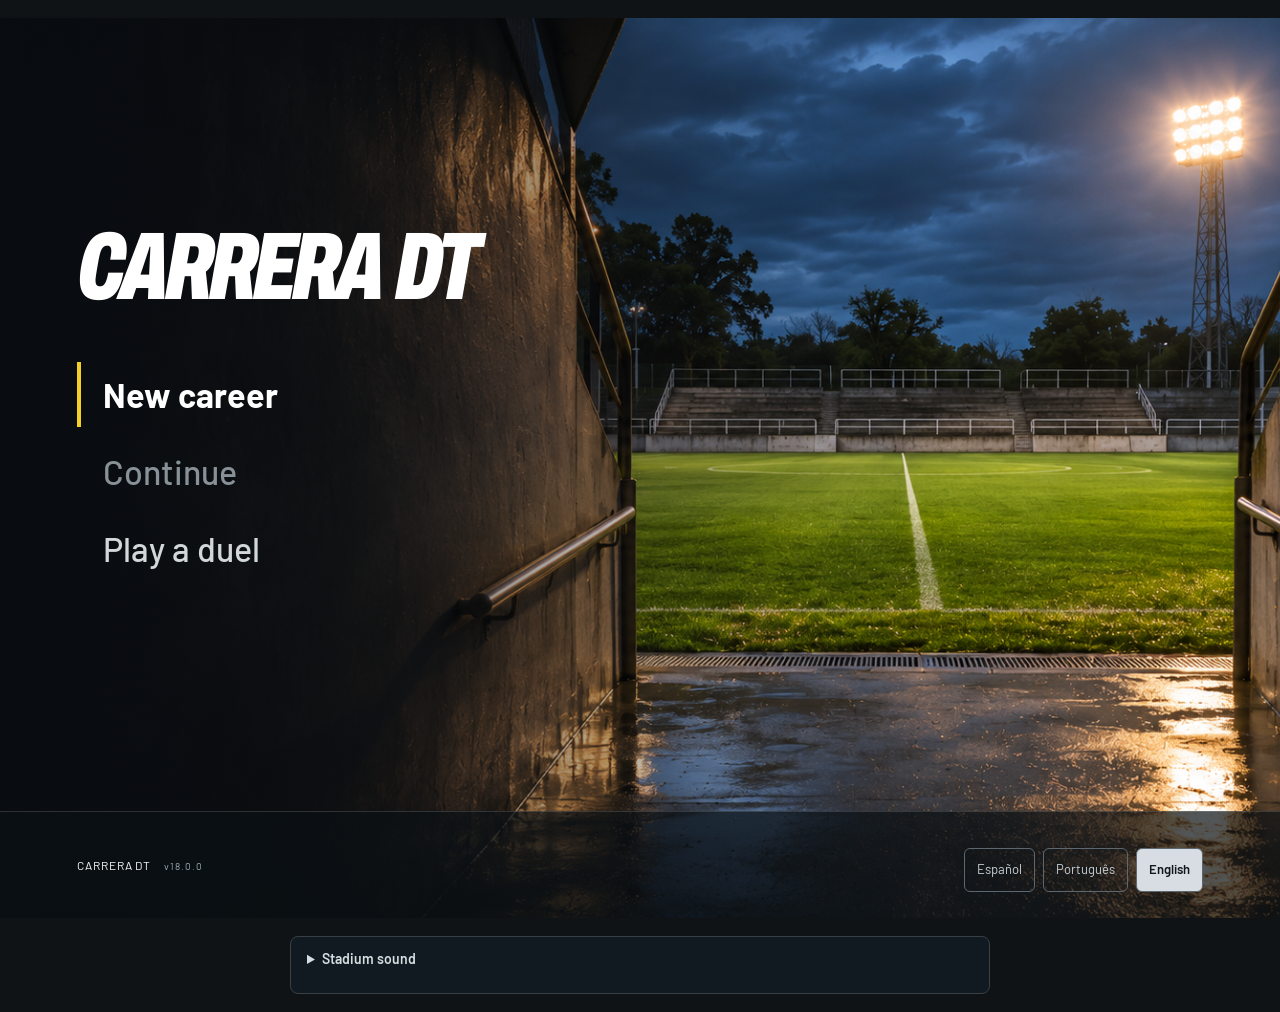
==== index.html @ 648ab297 "v18: generador de presión, problemas más seguidos y un solo selector de ritmo - Presión: cómo sale e" ====
<!DOCTYPE html>
<html lang="es">
<head>
<meta charset="utf-8">
<meta name="viewport" content="width=device-width, initial-scale=1, viewport-fit=cover">
<meta name="theme-color" content="#101316">
<meta name="apple-mobile-web-app-capable" content="yes">
<meta name="mobile-web-app-capable" content="yes">
<meta name="apple-mobile-web-app-status-bar-style" content="black-translucent">
<meta name="apple-mobile-web-app-title" content="Carrera DT">
<link rel="manifest" href="manifest.webmanifest">
<link rel="apple-touch-icon" href="icons/icono-180.png">
<link rel="icon" type="image/png" href="icons/icono-192.png">
<title>Carrera de DT</title>
<link rel="preconnect" href="https://fonts.googleapis.com">
<link rel="preconnect" href="https://fonts.gstatic.com" crossorigin>
<link href="https://fonts.googleapis.com/css2?family=Archivo:wdth,wght@62..125,600..900&family=Barlow+Condensed:wght@600;700&family=Barlow:wght@400;500;600;700&display=swap" rel="stylesheet">

  <link rel="stylesheet" href="css/estilos.css?v=18.0.0">
  <link rel="stylesheet" href="css/direccion.css?v=18.0.0">
  <link rel="stylesheet" href="css/interiores.css?v=18.0.0">
  <link rel="stylesheet" href="css/cine.css?v=18.0.0">
  <link rel="stylesheet" href="css/v14.css?v=18.0.0">
  <link rel="stylesheet" href="css/edicion.css?v=18.0.0">
  <link rel="stylesheet" href="css/atmosfera.css?v=18.0.0">
  <link rel="stylesheet" href="css/v16.css?v=18.0.0">
</head>
<body>
<div id="app">
  <header id="cab" hidden></header>
  <main>
    <section id="s-portada" class="on"></section>
    <section id="s-duelo"></section>
    <section id="s-identidad"></section>
    <section id="s-idea"></section>
    <section id="s-ofertas"></section>
    <section id="s-plantel"></section>
    <section id="s-mercado"></section>
    <section id="s-persuasion"></section>
    <section id="s-ruleta"></section>
    <section id="s-decision"></section>
    <section id="s-planteo"></section>
    <section id="s-temporada"></section>
    <section id="s-partido"></section>
    <section id="s-resolucion"></section>
    <section id="s-club"></section>
    <section id="s-final"></section>
    <section id="s-prensa"></section>
    <section id="s-banco"></section>
  </main>
</div>
  <script src="js/tactica.js?v=18.0.0"></script>
  <script src="js/decisiones.js?v=18.0.0"></script>
  <script src="js/datos.js?v=18.0.0"></script>
  <script src="js/planteles.js?v=18.0.0"></script>
  <script src="js/i18n/core.js?v=18.0.0"></script>
  <script src="js/i18n/textos.js?v=18.0.0"></script>
  <script src="js/i18n/datos-i18n.js?v=18.0.0"></script>
  <script src="js/i18n/pool-pt.js?v=18.0.0"></script>
  <script src="js/i18n/pool-en.js?v=18.0.0"></script>
  <script src="js/i18n/pool-extra.js?v=18.0.0"></script>
  <script src="js/i18n/aplicar.js?v=18.0.0"></script>
  <script src="js/nucleo.js?v=18.0.0"></script>
  <script src="js/cancha.js?v=18.0.0"></script>
  <script src="js/ui.js?v=18.0.0"></script>
  <script src="js/club.js?v=18.0.0"></script>
  <script src="js/momentos.js?v=18.0.0"></script>
  <script src="js/zonas.js?v=18.0.0"></script>
  <script src="js/temporada.js?v=18.0.0"></script>
  <script src="js/seleccion.js?v=18.0.0"></script>
  <script src="js/idea.js?v=18.0.0"></script>
  <script src="js/vivo.js?v=18.0.0"></script>
  <script src="js/vestuario.js?v=18.0.0"></script>
  <script src="js/juego.js?v=18.0.0"></script>
  <script src="js/ciclo.js?v=18.0.0"></script>
  <script src="js/comunicacion.js?v=18.0.0"></script>
  <script src="js/direccion.js?v=18.0.0"></script>
  <script src="js/interiores.js?v=18.0.0"></script>
  <script src="js/cine.js?v=18.0.0"></script>
  <script src="js/recorrido.js?v=18.0.0"></script>
  <script src="js/charlas.js?v=18.0.0"></script>
  <script src="js/oficio.js?v=18.0.0"></script>
  <script src="js/ajustes.js?v=18.0.0"></script>
  <script src="js/v14.js?v=18.0.0"></script>
  <script src="js/v14b.js?v=18.0.0"></script>
  <script src="js/edicion.js?v=18.0.0"></script>
  <script src="js/atmosfera.js?v=18.0.0"></script>
  <script src="js/sonido.js?v=18.0.0"></script>
  <script src="js/v16.js?v=18.0.0"></script>
  <script src="js/v17.js?v=18.0.0"></script>
  <script src="js/v18.js?v=18.0.0"></script>
  <script>setIdioma(idiomaGuardado());portada();</script>
  <script>if('serviceWorker' in navigator) addEventListener('load',()=>navigator.serviceWorker.register('sw.js', {updateViaCache:'none'}).catch(()=>{}));</script>
</body>
</html>
---- css/estilos.css ----
:root{
  --fondo:#070D0A; --panel:#0C1611; --panel2:#132219; --borde:#22332A;
  --texto:#EEF2EC; --tenue:#8FA396;
  --verde:#A6F03C; --verde-osc:#5E9A1E; --cesped:#11281B; --cesped2:#0D1F15;
  --rojo:#F05A4A; --ambar:#F2B33D; --azul:#6FA8DC;
  --disp:"Archivo","Barlow Condensed",sans-serif;
  --cond:"Barlow Condensed",sans-serif;
}
*{box-sizing:border-box;margin:0;padding:0}
body{
  background:var(--fondo);color:var(--texto);
  font-family:"Barlow",system-ui,sans-serif;font-size:15px;line-height:1.5;
  display:flex;justify-content:center;
}
#app{width:100%;max-width:760px;min-height:100vh;background:var(--fondo);padding-bottom:calc(70px + env(safe-area-inset-bottom));padding-left:env(safe-area-inset-left);padding-right:env(safe-area-inset-right)}
html,body{background:var(--fondo)}
body{-webkit-tap-highlight-color:transparent;overscroll-behavior-y:none}
.disp{font-family:var(--disp);font-weight:900;font-stretch:62%;line-height:.95}

header{background:var(--panel);border-bottom:1px solid var(--borde);padding:calc(12px + env(safe-area-inset-top)) 18px 12px;position:sticky;top:0;z-index:10}
.hrow{display:flex;align-items:center;gap:12px}
.hrow .escudo{flex:0 0 auto}
.hinfo b{font-family:var(--disp);font-weight:900;font-stretch:62%;font-size:22px;display:block;line-height:1}
.hinfo span{font-size:12px;color:var(--tenue)}
.hstats{display:flex;gap:10px;margin-top:8px}
.hstat{flex:1;min-width:0}
.hstat b{font-family:var(--disp);font-weight:900;font-stretch:62%;font-size:19px;display:block;line-height:1}
.hstat span{font-size:10px;color:var(--tenue);letter-spacing:.02em;display:block}
.hbar{height:4px;background:#050A07;border-radius:2px;overflow:hidden;margin-top:3px}
.hbar i{display:block;height:100%;transition:width .4s}

main{padding:18px}
section{display:none}section.on{display:block}
h2.disp{font-size:40px;margin-bottom:6px;text-transform:uppercase;letter-spacing:-.005em}
h3.disp{font-size:20px;margin:22px 0 8px;color:var(--texto);text-transform:uppercase;letter-spacing:.01em}
p{margin-bottom:10px;max-width:60ch}
.mini{font-size:13px;color:var(--tenue)}

.btn{font:900 17px var(--disp);font-stretch:62%;text-transform:uppercase;letter-spacing:.03em;background:var(--verde);color:#0A1A0C;border:0;padding:14px 24px;border-radius:8px;cursor:pointer;box-shadow:0 4px 0 var(--verde-osc)}
.btn:active{transform:translateY(2px);box-shadow:0 2px 0 var(--verde-osc)}
.btn:hover{filter:brightness(1.12)}
.btn:focus-visible{outline:3px solid var(--ambar);outline-offset:2px}
.btn[disabled]{opacity:.35;cursor:not-allowed}
.btn.sec{background:transparent;color:var(--texto);border:1.5px solid #3A5143;box-shadow:none}
.btn.sec:hover{background:var(--panel2);filter:none}
.acciones{margin-top:18px;display:flex;gap:10px;flex-wrap:wrap}

.card{background:var(--panel);border:1.5px solid var(--borde);border-radius:4px;padding:14px;margin-bottom:10px;
  width:100%;text-align:left;color:var(--texto);font:inherit;cursor:pointer;display:block}
.card:hover,.card:focus-visible{border-color:var(--verde);outline:none}
.card.sel{border-color:var(--verde);background:var(--panel2);box-shadow:inset 3px 0 0 var(--verde)}
.card b{font-family:var(--disp);font-weight:900;font-stretch:62%;font-size:21px;display:block;line-height:1.05}
.card .sub{font-size:13px;color:var(--tenue);margin-top:3px}
.card .efecto{font-size:13px;color:var(--verde);margin-top:6px}
.card .costo{font-size:13px;color:var(--rojo);margin-top:2px}

/* escudos */
.escudo{display:inline-block;vertical-align:middle}

/* canchita */
.cancha{width:100%;border-radius:5px;display:block;background:var(--cesped)}
.pos-chip{font-family:var(--disp);font-weight:900;font-stretch:62%}

/* barras de atributo */
.attrs{display:grid;grid-template-columns:1fr 1fr;gap:8px 16px;margin:12px 0}
.attr{font-size:13px}
.attr .l{display:flex;justify-content:space-between}
.attr .l b{font-family:var(--disp);font-weight:900;font-stretch:62%;font-size:17px}
.attr .bar{height:6px;background:#050A07;border-radius:6px;overflow:hidden;margin-top:3px}
.attr .bar i{display:block;height:100%;background:var(--verde);transition:width .4s}
.attr .bar i.baja{background:var(--rojo)}
.attr .delta{color:var(--verde);font-weight:600}
.attr .delta.n{color:var(--rojo)}

/* comparativa por zonas */
.zonas{display:grid;grid-template-columns:1fr auto 1fr;gap:6px 12px;align-items:center;
  background:var(--panel);border:1px solid var(--borde);border-radius:4px;padding:12px;margin:12px 0}
.zonas .z{font-family:var(--disp);font-weight:900;font-stretch:62%;font-size:24px;text-align:center}
.zonas .lbl{font-size:12px;color:var(--tenue);text-align:center}
.zonas .gana{color:var(--verde)}
.comparar{display:grid;grid-template-columns:1fr 1fr;gap:14px}
.comparar .attrs{grid-template-columns:1fr}
.lbl-eq{font-size:12px;color:var(--tenue);font-weight:600;margin-bottom:2px}
@media(max-width:520px){.comparar{grid-template-columns:1fr}}
.zonas .pierde{color:var(--rojo)}

/* mercado */
.grid3{display:grid;grid-template-columns:repeat(auto-fit,minmax(180px,1fr));gap:10px}
.jug{background:var(--panel);border:1.5px solid var(--borde);border-radius:4px;padding:12px;position:relative;
  cursor:pointer;text-align:left;color:var(--texto);font:inherit}
.jug:hover:not([disabled]){border-color:var(--verde)}
.jug[disabled]{opacity:.4;cursor:not-allowed}
.jug .rt{font-family:var(--disp);font-weight:900;font-stretch:62%;font-size:32px;line-height:1;color:var(--verde)}
.jug .nm{font-weight:600;font-size:15px;margin:2px 0}
.jug .ps{font-size:12px;color:var(--tenue)}
.jug .imp{font-size:13px;margin-top:6px;padding-top:6px;border-top:1px solid var(--borde)}
.jug .sello{position:absolute;inset:0;display:flex;align-items:center;justify-content:center;border-radius:4px;
  background:rgba(20,28,25,.86);font-family:var(--disp);font-weight:900;font-stretch:62%;font-size:17px;color:var(--rojo)}
.reloj{height:6px;background:#050A07;border-radius:6px;overflow:hidden;margin:8px 0}
.reloj i{display:block;height:100%;background:var(--ambar);width:100%}

/* ruleta */
.ruleta-wrap{display:flex;flex-direction:column;align-items:center;gap:12px;margin:16px 0}
#ruleta{transition:transform 4.2s cubic-bezier(.17,.67,.2,1)}
.fichas{display:grid;grid-template-columns:repeat(auto-fit,minmax(130px,1fr));gap:8px;width:100%}
.ficha-btn{background:var(--panel);border:1.5px solid var(--borde);border-radius:4px;padding:9px;cursor:pointer;
  color:var(--texto);font:inherit;font-size:13px;text-align:left}
.ficha-btn.on{border-color:var(--ambar);background:var(--panel2)}
.ficha-btn[disabled]{opacity:.4;cursor:not-allowed}
.mini-btn{background:transparent;border:1px solid var(--borde);color:var(--tenue);
  font:inherit;font-size:11px;padding:3px 7px;border-radius:6px;cursor:pointer;white-space:nowrap}
.mini-btn:hover{border-color:var(--verde);color:var(--texto)}

/* situacion */
.ficha-sit{background:var(--panel);border-left:4px solid var(--azul);border-radius:0 4px 4px 0;padding:14px 16px;margin-bottom:14px}
.ficha-sit .cat{font-size:12px;color:var(--azul);font-weight:600;margin-bottom:5px}
.ficha-sit p{font-size:16px;margin:0;max-width:none}
.deltas{display:flex;gap:12px;flex-wrap:wrap;margin:10px 0}
.d{font-size:13px;font-weight:600}.d.p{color:var(--verde)}.d.n{color:var(--rojo)}.d.z{color:var(--tenue)}

/* resultado */
.resultado{text-align:center;padding:22px;border-radius:5px;background:var(--panel);border:2px solid var(--borde);margin:16px 0}
.resultado.bien{border-color:var(--verde)}
.resultado.mal{border-color:var(--rojo)}
.resultado b{font-family:var(--disp);font-weight:900;font-stretch:62%;font-size:38px;display:block;line-height:1}
.resultado .marc{font-family:var(--disp);font-weight:900;font-stretch:62%;font-size:52px;line-height:1;margin-bottom:6px}
.resultado span{font-size:14px;color:var(--tenue)}
.enfrenta{display:grid;grid-template-columns:1fr auto 1fr;gap:10px;align-items:center;margin-bottom:10px}
.enfrenta .eq{font-size:13px;line-height:1.3}
.enfrenta .eq .sis{color:var(--tenue);font-size:12px}
details{background:var(--panel);border:1px solid var(--borde);border-radius:4px;padding:10px 14px;margin:12px 0}
summary{cursor:pointer;font-weight:600;font-size:14px}
.ln{display:flex;justify-content:space-between;gap:12px;padding:6px 0;border-bottom:1px dotted var(--borde);font-size:14px}
.ln:last-child{border:0}
.ln b{font-family:var(--disp);font-weight:900;font-stretch:62%;font-size:17px}

table{width:100%;border-collapse:collapse;font-size:13px;margin:10px 0}
th{text-align:left;padding:6px 4px;border-bottom:1.5px solid var(--borde);font-size:11px;color:var(--tenue)}
td{padding:6px 4px;border-bottom:1px solid var(--borde)}

input[type=text]{font:inherit;font-size:16px;padding:11px 13px;background:var(--panel);border:1.5px solid var(--borde);
  color:var(--texto);border-radius:6px;width:100%;max-width:320px}
input[type=text]:focus-visible{outline:2px solid var(--ambar);outline-offset:1px}
label{display:block;font-size:13px;color:var(--tenue);margin-bottom:5px;font-weight:600}

.tarjeta{background:linear-gradient(160deg,#0C1611,#070D0A);border:1px solid var(--verde);border-radius:6px;padding:24px;margin:16px 0}
.tarjeta .nota{font-family:var(--disp);font-weight:900;font-stretch:62%;font-size:88px;line-height:.8;color:var(--verde)}
.tarjeta .apodo{font-family:var(--disp);font-weight:900;font-stretch:62%;font-size:34px;line-height:1;margin:8px 0 2px}
.fila{display:flex;justify-content:space-between;font-size:14px;padding:3px 0}
.tarjeta hr{border:0;border-top:1px solid var(--borde);margin:14px 0}
.tabla-pos td{vertical-align:middle}
.tabla-pos tr.yo{background:rgba(166,240,60,.14)}
.leyenda{display:flex;gap:18px;flex-wrap:wrap;font-size:12px;color:var(--tenue);margin-top:6px}
.leyenda .pt{display:inline-block;width:12px;height:12px;border-radius:50%;margin-right:6px;vertical-align:-1px}
.leyenda .pt.pro{background:var(--verde);border:2px solid #4C7A16}
.leyenda .pt.riv{background:var(--panel);border:2px solid var(--rojo)}
.tabla-pos tr.yo td{font-weight:600;color:var(--verde)}

@media(max-width:520px){
  h2.disp{font-size:34px}
  .attrs{grid-template-columns:1fr}
  .hstats{gap:10px}
}
@media(prefers-reduced-motion:reduce){*{transition:none!important;animation:none!important}}

.panel-plantel{background:var(--panel);border:1px solid var(--borde);border-radius:4px;
  padding:10px 14px;margin:12px 0}
.panel-plantel summary{cursor:pointer;font-weight:600;font-size:14px;color:var(--verde)}
.panel-plantel .pp-cuerpo{margin-top:10px}
.panel-plantel table{font-size:13px}

.recorrido{margin:10px 0}
.recorrido-svg{width:100%;height:auto;display:block}
.etiqueta-nueva{border:1.5px solid var(--ambar);border-radius:4px;padding:12px 14px;margin:12px 0;
  background:rgba(224,169,59,.08)}
.etiqueta-nueva b{font-family:var(--disp);font-weight:900;font-stretch:62%;font-size:19px;
  color:var(--ambar);display:block}
.etiqueta-nueva div{font-size:13px;color:var(--tenue);margin-top:3px}
.hetiq{font-size:11px;color:var(--ambar);font-weight:600}

.moraleja{border:1px solid var(--borde);border-left:4px solid var(--ambar);border-radius:0 4px 4px 0;
  padding:14px 16px;margin:14px 0;background:var(--panel)}
.moraleja .titular{font-family:var(--disp);font-weight:900;font-stretch:62%;font-size:21px;
  line-height:1.1;color:var(--texto)}
.moraleja .verdad{font-size:14px;color:var(--tenue);margin-top:8px}
.moraleja .verdad b{color:var(--ambar)}
.moraleja .cierre{font-size:13px;color:var(--tenue);margin-top:8px;font-style:italic;
  border-top:1px dotted var(--borde);padding-top:8px}

.plantel-grid{display:grid;grid-template-columns:1.4fr 1fr;gap:14px;align-items:start;margin:12px 0}
.banco{max-height:460px;overflow-y:auto;padding-right:4px}
.sup{display:grid;grid-template-columns:auto 1fr;gap:2px 10px;width:100%;text-align:left;
  background:var(--panel);border:1.5px solid var(--borde);border-radius:4px;padding:8px 10px;
  margin-bottom:6px;cursor:pointer;color:var(--texto);font:inherit}
.sup:hover{border-color:var(--verde)}
.sup.sel{border-color:var(--ambar);background:var(--panel2);box-shadow:inset 3px 0 0 var(--ambar)}
.sup-rt{grid-row:1/3;align-self:center;font-family:var(--disp);font-weight:900;font-stretch:62%;font-size:24px;color:var(--verde);line-height:1}
.sup-nom{font-size:13px;font-weight:600}
.sup-pos{font-size:11px;color:var(--tenue)}
@media(max-width:620px){.plantel-grid{grid-template-columns:1fr}.banco{max-height:none}}

.record-roto td{color:var(--ambar)}
.record-roto{background:rgba(224,169,59,.08)}

.codigo-caja{display:flex;gap:8px;flex-wrap:wrap;align-items:center;margin:8px 0}
.codigo-caja input{font-family:var(--disp);font-stretch:62%;font-size:26px;font-weight:800;
  letter-spacing:.18em;text-align:center;max-width:220px;color:var(--verde)}
.codigo-txt{font-family:var(--disp);font-weight:900;font-stretch:62%;
  letter-spacing:.12em;color:var(--verde)}

.codigo{font-family:"IBM Plex Mono",monospace;letter-spacing:.1em;color:var(--ambar);font-weight:500}

.tabla-duelo td,.tabla-duelo th{font-size:14px}
.tabla-duelo .centro{text-align:center;color:var(--tenue);font-size:12px}
.tabla-duelo th{font-family:var(--disp);font-weight:900;font-stretch:62%;font-size:17px;color:var(--texto)}
.gana-duelo{color:var(--verde);font-weight:600}

.tablero{background:var(--panel);border:1px solid var(--borde);border-radius:4px;padding:10px 14px;margin:10px 0}
.tablero summary{cursor:pointer;font-weight:600;font-size:14px;color:var(--ambar)}
.tab-cuerpo{margin-top:10px}
.tab-grid{display:grid;grid-template-columns:repeat(auto-fit,minmax(120px,1fr));gap:10px;margin-bottom:10px}
.tab-grid span{display:block;font-size:11px;color:var(--tenue)}
.tab-grid b{font-family:var(--disp);font-weight:900;font-stretch:62%;font-size:19px;line-height:1.1}
.tab-alertas{display:flex;flex-direction:column;gap:5px;margin-top:8px}
.alerta{font-size:13px;padding:6px 10px;border-radius:6px;background:rgba(224,169,59,.1);
  border-left:3px solid var(--ambar)}
.alerta.mal{background:rgba(217,84,63,.12);border-left-color:var(--rojo)}
.alerta.ok{background:rgba(166,240,60,.1);border-left-color:var(--verde)}

.idiomas{display:flex;gap:8px;flex-wrap:wrap;margin:14px 0 4px}
.lang{background:var(--panel);border:1.5px solid var(--borde);border-radius:6px;padding:7px 12px;
  color:var(--tenue);font:inherit;font-size:13px;cursor:pointer}
.lang:hover{border-color:var(--verde);color:var(--texto)}
.lang.on{border-color:var(--verde);color:var(--verde);font-weight:600}

/* =====================================================
   v6 — tema del club, identidad, idea, ofertas, momentos,
   ruleta de fichas, temporada minuto a minuto, reporte
   ===================================================== */
header{background:linear-gradient(90deg,var(--clubfondo,transparent),var(--clubfondo2,transparent)),var(--panel);
  border-top:4px solid var(--club1,var(--borde));box-shadow:inset 0 -2px 0 var(--club2,transparent)}
#app{background:radial-gradient(ellipse 120% 380px at 50% 0,var(--clubfondo2,transparent),transparent 70%),var(--fondo)}
.sel{font:inherit;font-size:15px;padding:11px;background:var(--panel);border:1.5px solid var(--borde);color:var(--texto);border-radius:6px;width:100%;max-width:320px}

/* quién sos */
.fila-id{display:grid;grid-template-columns:1fr 1fr;gap:14px;margin:12px 0}
@media(max-width:560px){.fila-id{grid-template-columns:1fr}}
.arq-tiles{display:grid;grid-template-columns:repeat(3,1fr);gap:8px}
.arq{background:var(--panel);border:1.5px solid var(--borde);border-radius:6px;padding:12px 10px;color:var(--texto);font:inherit;cursor:pointer;text-align:center;display:flex;flex-direction:column;gap:3px;align-items:center}
.arq:hover{border-color:var(--verde)}
.arq.sel{border-color:var(--verde);background:var(--panel2);box-shadow:inset 0 -3px 0 var(--verde)}
.arq-ico{font-size:26px;line-height:1}
.arq b{font-family:var(--disp);font-weight:900;font-stretch:62%;font-size:19px}
.arq span:last-child{font-size:12px;color:var(--tenue);line-height:1.3}
@media(max-width:480px){.arq-tiles{grid-template-columns:1fr}.arq{flex-direction:row;text-align:left;gap:10px}}
.mini-det{margin:8px 0;padding:8px 12px;font-size:13px}
.mini-det .efecto{color:var(--verde);margin-top:6px}.mini-det .costo{color:var(--rojo)}
.seg{display:grid;grid-template-columns:repeat(3,1fr);border:1.5px solid var(--borde);border-radius:6px;overflow:hidden}
.seg button{background:var(--panel);border:0;border-right:1px solid var(--borde);color:var(--texto);font:inherit;padding:10px;cursor:pointer;display:flex;flex-direction:column;align-items:center}
.seg button:last-child{border-right:0}
.seg button b{font-family:var(--disp);font-weight:900;font-stretch:62%;font-size:18px}
.seg button span{font-size:11px;color:var(--tenue)}
.seg button.on{background:var(--verde);color:#0A1A0C}.seg button.on span{color:#0A1A0C}

/* idea de juego */
.lbl-sel{font:700 12px var(--cond);letter-spacing:.14em;text-transform:uppercase;color:var(--tenue);margin:14px 0 6px}
.pills{display:flex;flex-wrap:wrap;gap:6px}
.pill{background:transparent;border:1.5px solid var(--borde);border-radius:999px;padding:7px 14px;color:#C9D4CC;font:700 16px var(--cond);letter-spacing:.03em;text-transform:uppercase;cursor:pointer;min-height:38px}
.pill:hover{border-color:var(--verde)}
.pill.on{background:var(--verde);border-color:var(--verde);color:#0A1A0C}
.idea-grid{display:grid;grid-template-columns:1.1fr 1fr;gap:16px;margin-top:14px;align-items:start}
@media(max-width:640px){.idea-grid{grid-template-columns:1fr}}
.tabs{display:flex;gap:0;margin-bottom:6px;background:var(--panel);border:1.5px solid var(--borde);border-radius:8px;padding:3px}
.tabs button{flex:1;background:transparent;border:0;color:var(--tenue);font:700 15px var(--cond);letter-spacing:.08em;text-transform:uppercase;padding:9px;border-radius:6px;cursor:pointer}
.tabs button.on{background:#1C3022;color:var(--verde)}
.mj{transition:transform .7s cubic-bezier(.45,.05,.3,1)}
.encaje{background:var(--panel);border:1px solid var(--borde);border-radius:6px;padding:10px 12px;margin-bottom:8px}
.encaje p{font-size:13px;margin:6px 0 0;color:var(--texto)}
.pips{display:inline-flex;gap:4px;margin-top:6px}
.pips i{width:22px;height:8px;border-radius:2px;background:#050A07;display:block}
.pips i.ok{background:var(--verde)}.pips i.med{background:var(--ambar)}.pips i.mal{background:var(--rojo)}
.gana,.arriesga{border-radius:6px;padding:9px 12px;margin-bottom:8px;font-size:13px}
.gana{background:rgba(166,240,60,.1);border-left:3px solid var(--verde)}
.arriesga{background:rgba(217,84,63,.1);border-left:3px solid var(--rojo)}
.gana b,.arriesga b{display:block;font-size:11px;text-transform:uppercase;letter-spacing:.06em;margin-bottom:3px}
.gana b{color:var(--verde)}.arriesga b{color:var(--rojo)}
.auto-nota{font-size:12.5px;color:var(--tenue);background:var(--panel);border:1px dashed var(--borde);border-radius:6px;padding:9px 12px}
.auto-nota b{display:block;color:var(--ambar);font-size:11px;text-transform:uppercase;letter-spacing:.06em}

/* banner de club y ofertas */
.banner-club{border-radius:8px;overflow:hidden;background:linear-gradient(110deg,color-mix(in srgb,var(--c1) 30%,#070D0A),#0C1611 65%);border:1.5px solid color-mix(in srgb,var(--c1) 45%,#33453D);margin:10px 0}
.bc-franja{height:8px;background:linear-gradient(90deg,var(--c1) 0 50%,var(--c2) 50% 100%)}
.bc-cuerpo{display:flex;gap:14px;align-items:center;padding:12px 14px}
.bc-escudo{flex:0 0 auto;filter:drop-shadow(0 2px 6px rgba(0,0,0,.5))}
.bc-nombre{font-family:var(--disp);font-weight:900;font-stretch:62%;font-size:28px;line-height:1;color:#fff}
.bc-apodo{font-size:12px;color:#C9D6CF;margin-top:2px}
.bc-badges{display:flex;flex-wrap:wrap;gap:6px;align-items:center;margin-top:8px}
.badge{font-size:10.5px;font-weight:700;letter-spacing:.06em;padding:3px 8px;border-radius:6px}
.badge.pro{background:var(--verde);color:#0D1613}
.badge.base{background:#5B9BD5;color:#0D1613}
.badge.div{background:rgba(255,255,255,.1);color:var(--texto);border:1px solid rgba(255,255,255,.2)}
.estrellas{letter-spacing:1px;font-size:15px;color:#43524B}.estrellas .on{color:#F2C94C}
.oferta{display:block;width:100%;background:none;border:0;padding:0;margin:0 0 12px;cursor:pointer;text-align:left;color:inherit;font:inherit;border-radius:8px}
.oferta .banner-club{margin:0;transition:transform .15s,border-color .15s}
.oferta:hover .banner-club,.oferta:focus-visible .banner-club{transform:translateY(-2px);border-color:var(--verde)}
.oferta:focus-visible{outline:3px solid var(--ambar);outline-offset:2px}
.of-pie{display:flex;justify-content:space-between;gap:10px;flex-wrap:wrap;font-size:12.5px;color:var(--tenue);padding:6px 4px 0}
.ficha-club{display:grid;grid-template-columns:repeat(auto-fit,minmax(150px,1fr));gap:10px;margin:10px 0}
.ficha-club span{display:block;font-size:11px;color:var(--tenue)}
.ficha-club b{font-size:14px}
.gloria{display:flex;gap:10px;align-items:flex-start;background:rgba(242,201,76,.08);border:1px solid rgba(242,201,76,.3);border-radius:6px;padding:10px 12px;font-size:14px;margin:8px 0}
.cat{font-size:11px;font-weight:600;letter-spacing:.05em;text-transform:uppercase;color:var(--ambar);margin-bottom:2px}
.deuda{background:rgba(217,84,63,.08);border-left:4px solid var(--rojo);border-radius:0 6px 6px 0;padding:10px 12px;font-size:14px;margin:10px 0}
.deuda .cat{color:#FF8A78}

/* plantel con estados */
.sup{grid-template-columns:auto 1fr}
.sup-est{grid-column:2;display:flex;flex-wrap:wrap;gap:4px;margin-top:2px}
.sup.nodisp{opacity:.55;cursor:not-allowed}
.sup-rt.arriba{color:#7EE0A5}.sup-rt.abajo{color:#F08C7A}
.est{font-size:10.5px;padding:1px 6px;border-radius:6px;font-weight:600}
.est.les{background:rgba(217,84,63,.2);color:#FF8A78}
.est.sus{background:rgba(217,84,63,.2);color:#FF8A78}
.est.fup{background:rgba(166,240,60,.16);color:#7EE0A5}
.est.fdn{background:rgba(217,84,63,.14);color:#F08C7A}
.est.fat{background:rgba(224,169,59,.16);color:var(--ambar)}
em.nuevo{font-style:normal;font-size:10px;font-weight:700;background:var(--ambar);color:#111;padding:1px 5px;border-radius:6px;letter-spacing:.05em}
.mini-bar{display:inline-block;width:18px;height:4px;border-radius:2px;background:linear-gradient(90deg,#A6F03C 40%,#F2B33D 40% 70%,#F05A4A 70%);vertical-align:2px;margin-right:3px}

/* ruleta */
#ruleta{transition:transform 4.2s cubic-bezier(.17,.67,.2,1)}
.fichas-restan{display:flex;gap:6px;align-items:center}
.chip-f{width:18px;height:18px;border-radius:50%;background:radial-gradient(circle,#F2C94C 35%,#C9A227 36% 60%,#F2C94C 61%);box-shadow:0 0 0 2px #070D0A,0 0 0 3px #C9A227}
.chip-f.usada{opacity:.2}
.rul-grid{display:grid;grid-template-columns:1fr 1fr;gap:12px}
@media(max-width:560px){.rul-grid{grid-template-columns:1fr}}
.rul-grid .fichas{grid-template-columns:1fr 1fr}
.ficha-btn .fb-n{font-weight:600}
.ficha-btn .fb-c{font-size:11px;color:#E0C07A}
.ficha-btn .fb-p{font-size:11px;color:var(--tenue)}
.ficha-btn.crack .fb-n{color:var(--ambar)}
.rt-grande{font-family:var(--disp);font-weight:900;font-stretch:62%;font-size:40px;color:var(--verde);line-height:1;margin:4px 0}

/* plan de temporada */
.compes{display:flex;flex-wrap:wrap;gap:8px;margin:8px 0}
.compe{display:flex;gap:10px;align-items:center;background:var(--panel);border:1px solid var(--borde);border-radius:6px;padding:8px 12px;flex:1;min-width:210px}
.compe b{display:block;font-size:14px}.compe span{font-size:12px;color:var(--tenue)}
.chips-est{display:flex;flex-wrap:wrap;gap:6px}
.chip-est{font-size:12px;background:var(--panel2);border:1px solid var(--borde);border-radius:999px;padding:3px 10px}
.plan-info{display:grid;grid-template-columns:1fr 1fr;gap:10px;margin-top:12px}
@media(max-width:560px){.plan-info{grid-template-columns:1fr}}
.auto-bar{height:8px;background:#050A07;border-radius:4px;overflow:hidden;margin-top:8px}
.auto-bar i{display:block;height:100%;background:linear-gradient(90deg,#5B9BD5,#A6F03C)}
.rival-card{display:flex;gap:12px;align-items:center;background:rgba(217,84,63,.08);border:1px solid rgba(217,84,63,.4);border-radius:6px;padding:10px 12px;margin:12px 0}
.rival-card b{font-family:var(--disp);font-weight:900;font-stretch:62%;font-size:22px;display:block;line-height:1}
.paso-mom{display:flex;gap:6px;margin-bottom:8px}
.paso-mom span{width:28px;height:28px;border-radius:50%;display:grid;place-items:center;font-weight:700;font-size:13px;background:var(--panel);border:1.5px solid var(--borde);color:var(--tenue)}
.paso-mom span.on{border-color:var(--ambar);color:var(--ambar)}
.paso-mom span.ok{background:var(--verde);border-color:var(--verde);color:#0D1613}
.mom-grid{display:grid;grid-template-columns:1.05fr 1fr;gap:16px;align-items:start;margin-top:8px}
@media(max-width:680px){.mom-grid{grid-template-columns:1fr}}
.cancha.momento{max-height:560px}
.card.op b{font-size:18px}
.card.op[disabled]{cursor:default;opacity:.8}
.conteo{margin-top:8px;display:inline-block;background:rgba(224,169,59,.14);border:1px dashed var(--ambar);color:var(--ambar);font-weight:700;font-size:13px;padding:3px 9px;border-radius:4px}
.resultado-mom{border-radius:6px;padding:10px 12px;margin:10px 0;border:1.5px solid var(--borde)}
.resultado-mom.bien{border-color:var(--verde);background:rgba(166,240,60,.08)}
.resultado-mom.mal{border-color:var(--rojo);background:rgba(217,84,63,.08)}
.resultado-mom b{font-family:var(--disp);font-weight:900;font-stretch:62%;font-size:22px}
.resultado-mom.bien b{color:var(--verde)}.resultado-mom.mal b{color:#FF8A78}
.resultado-mom p{font-size:14px;margin:4px 0 0}
.plan-fila{display:grid;grid-template-columns:1fr 1fr auto;gap:10px;align-items:center;background:var(--panel);border:1px solid var(--borde);border-radius:6px;padding:9px 12px;margin-bottom:6px}
.pf-fase{font-size:12px;color:var(--tenue)}
.plan-fila .ok{color:var(--verde);font-weight:800;font-size:18px}.plan-fila .mal{color:var(--rojo);font-weight:800;font-size:18px}

/* temporada minuto a minuto */
.tk-cab{display:flex;justify-content:space-between;align-items:flex-end;gap:10px;flex-wrap:wrap}
.tk-comp{font-family:var(--disp);font-weight:900;font-stretch:62%;font-size:26px;line-height:1}
.tk-fecha{font-size:13px;color:var(--tenue);margin-top:3px}
.tk-ctrl{display:flex;gap:4px;flex-wrap:wrap}
.tkv{background:var(--panel);border:1.5px solid var(--borde);color:var(--texto);font:inherit;font-size:13px;padding:6px 10px;border-radius:4px;cursor:pointer}
.tkv.on{border-color:var(--verde);color:var(--verde);font-weight:700}
.tk-reloj{display:flex;align-items:center;gap:10px;margin:10px 0}
.tk-reloj span{font-family:var(--disp);font-weight:900;font-stretch:62%;font-size:28px;min-width:62px;color:var(--ambar)}
.tk-barra{flex:1;height:6px;background:#050A07;border-radius:6px;overflow:hidden}
.tk-barra i{display:block;height:100%;width:0;background:var(--ambar)}
.tk-grid{display:grid;grid-template-columns:1.25fr 1fr;gap:14px;align-items:start}
@media(max-width:680px){.tk-grid{grid-template-columns:1fr}}
.tk-p{background:var(--panel);border:1px solid var(--borde);border-radius:5px;padding:7px 10px;margin-bottom:5px}
.tk-p.yo{border:1.5px solid var(--clubv,var(--verde));background:linear-gradient(90deg,var(--clubfondo,rgba(166,240,60,.08)),var(--panel)),var(--panel)}
.tk-p.gol{animation:golazo .9s ease}
@keyframes golazo{0%{box-shadow:0 0 0 0 rgba(224,169,59,.9)}100%{box-shadow:0 0 0 12px rgba(224,169,59,0)}}
.tk-p.gano{border-color:var(--verde)}.tk-p.perdio{border-color:var(--rojo)}.tk-p.empato{border-color:var(--ambar)}
.tk-lin{display:grid;grid-template-columns:1fr auto 1fr;gap:8px;align-items:center;font-size:13.5px}
.tk-eq{display:flex;gap:6px;align-items:center;min-width:0}
.tk-eq span{white-space:nowrap;overflow:hidden;text-overflow:ellipsis}
.tk-eq.der{justify-content:flex-end;text-align:right}
.tk-p.yo .tk-eq span{font-weight:700}
.tk-mar{font-family:var(--disp);font-weight:900;font-stretch:62%;font-size:20px;min-width:54px;text-align:center}
.tk-ev{display:grid;grid-template-columns:1fr 1fr;gap:0 10px;font-size:11px;color:var(--tenue);margin-top:2px}
.tk-ev .ev-a,.tk-ev .ev-b{display:flex;flex-direction:column;gap:1px;min-width:0}
.tk-ev .ev-b{text-align:right}
.tk-p:not(.yo) .tk-ev span{white-space:nowrap;overflow:hidden;text-overflow:ellipsis}
.tk-p.yo{position:sticky;top:calc(var(--cabh,0px) + 4px);z-index:4;box-shadow:0 6px 18px rgba(0,0,0,.55)}
.tk-ev .roja{color:#FF8A78}.tk-ev .les{color:#FF8A78;grid-column:1/-1}
.tk-tabsel{display:flex;gap:4px;margin-bottom:4px}
.tk-tabsel button{flex:1;background:var(--panel);border:1px solid var(--borde);color:var(--tenue);font:inherit;font-size:12px;padding:5px;border-radius:4px;cursor:pointer}
.tk-tabsel button.on{color:var(--texto);border-color:var(--verde)}
.tk-tabla{font-size:12.5px;margin:0}
.tk-tabla td{padding:4px 3px}
.tk-tabla .fl{width:12px;font-size:10px}
.sube{color:var(--verde)}.baja{color:var(--rojo)}
.tabla-pos tr.clasico td:nth-child(3){color:#F0A99B}
.tk-copa{background:var(--panel);border:1px solid var(--borde);border-radius:6px;padding:8px 10px;margin-top:10px;font-size:13px}
.tk-copa .lbl-sel{margin:0 0 6px}
.cr{padding:3px 0;font-size:13px}.cr.ok{color:#7EE0A5}.cr.mal{color:#F08C7A}.cr.campeon{color:#F2C94C;font-weight:600}
.tk-feed{margin-top:12px;display:flex;flex-direction:column;gap:3px}
.fd{font-size:12.5px;padding:4px 10px;border-radius:6px;background:var(--panel);border-left:3px solid var(--borde)}
.fd.g{border-left-color:var(--verde)}.fd.p{border-left-color:var(--rojo)}.fd.e{border-left-color:var(--ambar)}
.fd .les{color:#FF8A78}

/* parada y reporte */
.parada-est{display:grid;grid-template-columns:repeat(3,1fr);gap:10px;margin:10px 0;font-size:13px}
.parada-est>div{background:var(--panel);border:1px solid var(--borde);border-radius:6px;padding:8px 10px}
.parada-est b{display:block;font-size:11px;text-transform:uppercase;letter-spacing:.05em;color:var(--tenue);margin-bottom:4px}
@media(max-width:560px){.parada-est{grid-template-columns:1fr}}
.pos-grande{font-family:var(--disp);font-weight:900;font-stretch:62%;font-size:76px;line-height:.9;color:var(--texto)}
.pos-grande small{font-size:22px;color:var(--tenue);margin-left:6px}
.titulos-gan{display:flex;flex-wrap:wrap;justify-content:center;gap:14px;margin-top:14px}
.tit-gan{display:flex;flex-direction:column;align-items:center;gap:4px;font-weight:600;font-size:14px;color:#F2C94C;animation:brilla 1.6s ease}
@keyframes brilla{0%{transform:scale(.6);opacity:0}60%{transform:scale(1.12);opacity:1}100%{transform:scale(1)}}
.copa-rec{background:var(--panel);border:1px solid var(--borde);border-radius:6px;padding:10px 12px;margin:10px 0}
.copa-rec .lbl-sel{margin:0 0 6px}
.lect{background:var(--panel);border:1px solid var(--borde);border-radius:6px;padding:10px 12px;margin-bottom:8px;font-size:13.5px}
.lect-cab{display:flex;justify-content:space-between;gap:10px;margin-bottom:4px}
.lect-cab span{font-size:12px;color:var(--tenue)}
.lect .ok{color:#7EE0A5}.lect .mal{color:#F08C7A}
.lect b{color:var(--texto)}
.figuras{display:grid;grid-template-columns:repeat(auto-fit,minmax(160px,1fr));gap:8px}
.fig{background:var(--panel);border:1px solid var(--borde);border-radius:6px;padding:10px 12px}
.fig span{display:block;font-size:11px;text-transform:uppercase;letter-spacing:.05em;color:var(--ambar)}
.fig b{display:block;font-size:15px;margin:2px 0}.fig em{font-style:normal;font-size:12.5px;color:var(--tenue)}
.bc{display:grid;grid-template-columns:110px 1fr auto;gap:10px;align-items:center;margin:6px 0;font-size:13px}
.bc-bar{position:relative;height:10px;background:#050A07;border-radius:5px;overflow:hidden}
.bc-bar i{position:absolute;top:0;bottom:0;left:0}
.bc-bar .antes{background:#5A6E65}
.bc-bar .sube{background:var(--verde);animation:crece 1.2s ease}
.bc-bar .baja{background:var(--rojo);animation:crece 1.2s ease}
@keyframes crece{from{transform:scaleX(0);transform-origin:left}to{transform:scaleX(1)}}
.bc b.p{color:var(--verde)}.bc b.n{color:var(--rojo)}
#cab[hidden]+main{padding-top:calc(18px + env(safe-area-inset-top))}

/* ===== estética v7: cancha en perspectiva, fichas tipo disco, portada animada ===== */
.ficha-et{font:700 10px var(--cond);letter-spacing:.06em}
.ficha-sub{font:600 9px "Barlow",sans-serif;fill:#CFDAD3}
.cartel-txt{font:700 12.5px var(--cond);letter-spacing:.08em;fill:var(--verde)}
.mj{transition:transform .7s cubic-bezier(.3,.7,.2,1)}
.cancha.persp{background:transparent;border-radius:0}
.tri{animation:cdt-parpadeo 5.5s ease-in-out infinite}
.tri-activo{animation:cdt-parpadeo-activo 3.6s ease-in-out infinite}
@keyframes cdt-parpadeo{0%,100%{opacity:1}50%{opacity:.4}}
@keyframes cdt-parpadeo-activo{0%,100%{opacity:1}50%{opacity:.62}}
@keyframes cdt-foco{0%{filter:blur(2.5px);opacity:.55}20%{filter:blur(0);opacity:1}80%{filter:blur(0);opacity:1}100%{filter:blur(2.5px);opacity:.55}}
@keyframes cdt-entra{0%{opacity:0;transform:translateY(10px);filter:blur(5px)}100%{opacity:1;transform:none;filter:blur(0)}}
@keyframes cdt-flota{0%,100%{transform:translate(-50%,-100%)}50%{transform:translate(-50%,calc(-100% - 3px))}}
.etq{display:inline-block;border:1.5px solid var(--verde);border-radius:4px;padding:3px 10px;font:700 13px var(--cond);letter-spacing:.16em;color:var(--verde)}

.portada{position:relative;min-height:calc(100vh - 36px);min-height:calc(100dvh - 36px);display:flex;flex-direction:column;margin:-18px;padding:calc(36px + env(safe-area-inset-top)) 22px 28px;overflow:hidden}
.portada .p-arriba{position:relative;z-index:2;display:flex;flex-direction:column;gap:12px}
.portada .p-titulo{margin:0;font-family:var(--disp);font-weight:900;font-stretch:62%;font-size:76px;line-height:.9;letter-spacing:-.005em;text-transform:uppercase}
.portada .p-titulo span{display:block}
.portada .p-titulo .neon{color:var(--verde);text-shadow:0 0 24px rgba(166,240,60,.3)}
.portada .p-lema{margin:0;font-size:17px;line-height:1.4;color:#B9C7BE;max-width:310px}
.portada .p-cancha{position:relative;aspect-ratio:390/280;margin:-18px -22px 0;flex:0 0 auto;container-type:inline-size}
.portada .p-cancha svg{position:absolute;inset:0;width:100%;height:100%}
.portada .p-ficha{position:absolute;width:0;height:0}
.portada .p-ficha i{position:absolute;border-radius:50%;background:var(--verde);animation:cdt-foco 9s ease-in-out infinite both}
.portada .p-cartel{position:absolute;transform:translate(-50%,-100%);animation:cdt-flota 3.2s ease-in-out infinite}
.portada .p-cartel b{display:block;background:#0B1710;border:1.5px solid var(--verde);color:var(--verde);font:700 13px var(--cond);letter-spacing:.08em;padding:3px 9px;border-radius:4px;white-space:nowrap}
.portada .p-cartel i{display:block;width:0;height:0;margin:0 auto;border-left:6px solid transparent;border-right:6px solid transparent;border-top:7px solid var(--verde)}
.portada .p-fade{position:absolute;inset:0;pointer-events:none;background:radial-gradient(ellipse 78% 72% at 50% 52%,rgba(7,13,10,0) 55%,#070D0A 100%),linear-gradient(#070D0A,rgba(7,13,10,0) 22%,rgba(7,13,10,0) 76%,#070D0A),linear-gradient(90deg,#070D0A,rgba(7,13,10,0) 16%,rgba(7,13,10,0) 84%,#070D0A)}
.portada .p-abajo{position:relative;z-index:2;margin-top:auto;display:flex;flex-direction:column;gap:12px}
.portada .p-abajo .btn{width:100%;height:58px;font-size:22px}
.portada .p-abajo .btn.sec{height:52px;font-size:19px}
.portada .idiomas{display:flex;gap:6px;margin:0}
.portada .lang{flex:1;height:42px;padding:0;font:700 15px var(--cond);letter-spacing:.06em;text-transform:uppercase}
.portada .lang.on{background:rgba(166,240,60,.12)}
.portada .p-nota{margin:0;font-size:13px;line-height:1.4;color:var(--tenue);text-align:center;max-width:none}
.entra{animation:cdt-entra 1.1s cubic-bezier(.2,.7,.2,1) both}
.entra-2{animation-delay:.3s}.entra-3{animation-delay:.6s}
@media(max-height:760px){
  .portada{padding-top:calc(22px + env(safe-area-inset-top))}
  .portada .p-arriba{gap:8px}
  .portada .p-titulo{font-size:58px}
  .portada .p-lema{font-size:15px}
  .portada .p-cancha{width:80%;margin:-14px auto 0}
  .portada .p-nota{display:none}
  .portada .p-abajo{gap:10px}
  .portada .p-abajo .btn{height:52px;font-size:20px}
  .portada .p-abajo .btn.sec{height:46px;font-size:17px}
  .portada .lang{height:38px}
}
/* v8: ruleta con centro fijo y fichas apilables */
.rul-flecha{font-size:22px;color:var(--verde);line-height:1;margin-bottom:-6px;filter:drop-shadow(0 0 6px rgba(166,240,60,.6))}
.rul-rueda{position:relative;width:280px;height:280px}
.rul-centro{position:absolute;left:50%;top:50%;width:104px;height:104px;margin:-52px 0 0 -52px;border-radius:50%;
  background:#070D0A;border:2px solid var(--verde);display:flex;flex-direction:column;align-items:center;justify-content:center;text-align:center;pointer-events:none}
.rul-centro b{font-family:Archivo,sans-serif;font-stretch:62%;font-weight:900;font-size:24px;color:var(--texto);line-height:1}
.rul-centro span{font-size:10.5px;color:var(--tenue);margin-top:3px;text-transform:uppercase;letter-spacing:.06em}
.rul-centro.sale{animation:cdt-entra .5s ease;box-shadow:0 0 0 6px rgba(7,13,10,.8),0 0 28px rgba(166,240,60,.35)}
.ficha-btn.doble{border-color:var(--verde);box-shadow:inset 0 0 0 1px var(--verde)}
.ficha-btn .fb-mas{font-size:10.5px;color:var(--verde);margin-top:2px}
.attrs.con-uso .uso{font-size:10.5px;color:var(--tenue);line-height:1.3;margin-top:3px}
.cambio-plan{background:var(--panel);border:1px solid var(--borde);border-radius:8px;padding:12px;margin:10px 0}
.forma-G{color:var(--verde)}.forma-E{color:var(--ambar)}.forma-P{color:var(--rojo)}
.seguir-carrera{background:linear-gradient(135deg,rgba(166,240,60,.10),var(--panel));border:1.5px solid var(--verde);border-radius:10px;padding:14px;margin:18px 0}
.seguir-carrera b{font-family:Archivo,sans-serif;font-stretch:62%;font-weight:900;font-size:22px;text-transform:uppercase}
.gana .porque,.arriesga .porque{display:block;font-size:11.5px;color:var(--tenue);margin:1px 0 4px 12px;line-height:1.35}
.superioridades{background:var(--panel);border:1px solid var(--borde);border-radius:8px;padding:10px 12px;margin:10px 0}
.superioridades>b{display:block;font-family:'Barlow Condensed',sans-serif;letter-spacing:.08em;text-transform:uppercase;font-size:12.5px;color:var(--tenue);margin-bottom:6px}
.sup-t{font-size:12px;color:var(--tenue);padding:4px 0 4px 10px;border-left:2px solid var(--borde);margin-bottom:4px}
.sup-t span{display:block;font-weight:700;color:var(--texto);font-size:13px}
.sup-t.on{border-left-color:var(--verde)}.sup-t.on span{color:var(--verde)}
.para-que{margin:6px 0 4px}.para-que summary{cursor:pointer;color:var(--verde);font-size:13px}
.para-que ul{margin:4px 0;padding-left:18px}.para-que li{margin-bottom:3px}
/* v8 portada: pelota que circula, separación de idiomas y layout de tablet */
.portada .p-pelota{position:absolute;width:2.6cqw;height:2.6cqw;margin:-3.6cqw 0 0 -1.3cqw;border-radius:50%;background:#F4F7F0;
  box-shadow:0 0 0 .4cqw #070D0A,0 0 2.4cqw rgba(244,247,240,.75);animation:p-pase 5.4s cubic-bezier(.55,0,.35,1) infinite;z-index:1}
.portada .idiomas{margin-bottom:10px}
@media(min-width:700px){
  .portada{margin:-18px calc(380px - 50vw);margin-left:calc(50% - 50vw);margin-right:calc(50% - 50vw);
    padding-left:max(28px,calc(50vw - 330px));padding-right:max(28px,calc(50vw - 330px));align-items:center;text-align:center}
  .portada .p-arriba{align-items:center}
  .portada .p-arriba .etq{align-self:center!important}
  .portada .p-titulo{font-size:118px}
  .portada .p-lema{font-size:20px;max-width:440px}
  .portada .p-cancha{width:min(100%,680px);margin:-10px auto 0}
  .portada .p-abajo{width:100%;max-width:440px}
}
@media(min-width:700px) and (max-height:760px){
  .portada .p-titulo{font-size:72px}
  .portada .p-cancha{width:min(70%,520px)}
}
html,body{overflow-x:clip}
@media(min-width:900px) and (min-aspect-ratio:5/4){
  .portada{display:grid;grid-template-columns:minmax(0,1fr) minmax(0,1.25fr);grid-template-rows:auto 1fr;column-gap:36px;
    align-items:start;text-align:left;padding-left:max(36px,calc(50vw - 560px));padding-right:max(36px,calc(50vw - 560px))}
  .portada .p-arriba{grid-column:1;grid-row:1;align-items:flex-start}
  .portada .p-arriba .etq{align-self:flex-start!important}
  .portada .p-titulo{font-size:104px}
  .portada .p-abajo{grid-column:1;grid-row:2;align-self:end;max-width:none}
  .portada .p-cancha{grid-column:2;grid-row:1/3;align-self:center;width:100%;margin:0}
}

/* ===== v8: el club manda en la estética (inmersión) ===== */
body.con-club #app{background:
  repeating-linear-gradient(135deg,var(--clubfondo,transparent) 0 22px,transparent 22px 64px) top/100% 220px no-repeat,
  radial-gradient(ellipse 120% 420px at 50% 0,var(--clubfondo2,transparent),transparent 70%),var(--fondo)}
body.con-club main{position:relative}
body.con-club main::before{content:"";position:fixed;right:-60px;bottom:40px;width:340px;height:388px;background:var(--escudo) center/contain no-repeat;
  opacity:.05;filter:grayscale(.2);pointer-events:none;z-index:0}
body.con-club main>section{position:relative;z-index:1}
body.con-club h2.disp{position:relative;padding-bottom:8px}
body.con-club h2.disp::after{content:"";position:absolute;left:0;bottom:0;width:72px;height:4px;border-radius:2px;
  background:linear-gradient(90deg,var(--club1),var(--club2));box-shadow:0 0 0 1px rgba(255,255,255,.08)}
body.con-club .pill.on{background:var(--clubv);border-color:var(--clubv);color:var(--clubtxt)}
body.con-club .card.sel,body.con-club .card:hover{border-color:var(--clubv)}
body.con-club .btn:not(.sec){background:var(--clubv);color:var(--clubtxt);box-shadow:0 3px 0 var(--clubv-sombra)}
body.con-club .lbl-sel{color:var(--clubv)}
body.con-club .tablero,body.con-club .panel-plantel{border-left:3px solid var(--clubv)}

/* ===== v8: modelo en cuatro momentos ===== */
.modelo-sel{display:flex;flex-direction:column;gap:8px;margin:6px 0 4px}
.mom-fila{background:var(--panel);border:1px solid var(--borde);border-radius:8px;padding:9px 10px;display:grid;grid-template-columns:132px 1fr;gap:4px 10px;align-items:center}
.mom-n b{display:block;font-family:'Barlow Condensed',sans-serif;font-size:15px;letter-spacing:.04em;text-transform:uppercase}
.mom-n span{font-size:11px;color:var(--tenue)}
.mom-ops{display:flex;flex-wrap:wrap;gap:6px}.mom-ops .pill{margin:0}
.mom-d{grid-column:1/-1;font-size:12px;color:var(--tenue)}
@media(max-width:480px){.mom-fila{grid-template-columns:1fr}}
.patrones-modelo{display:grid;grid-template-columns:210px 1fr;gap:12px;margin-top:12px;align-items:start}
@media(max-width:520px){.patrones-modelo{grid-template-columns:1fr}.pm-mapa{max-width:240px}}
.pm-lista>b{display:block;font-family:'Barlow Condensed',sans-serif;letter-spacing:.08em;text-transform:uppercase;font-size:13px;color:var(--tenue);margin-bottom:6px}
.pm-item{display:flex;gap:8px;align-items:center;font-size:14px;padding:4px 0;border-bottom:1px solid var(--borde)}
.pm-item .z,.pv-pat .z{font:700 11px 'Barlow Condensed',sans-serif;letter-spacing:.06em;background:rgba(166,240,60,.12);color:var(--verde);border-radius:3px;padding:1px 6px}
svg.zonas{width:100%;height:auto;display:block}
svg.zonas .z-num{font:700 10px 'Barlow Condensed',sans-serif}
svg.zonas .z-mk{font:800 12px 'Barlow Condensed',sans-serif;letter-spacing:.04em}

/* ===== v8: previa y partido en vivo ===== */
.previa{text-align:center;padding:18px 10px 10px;border-radius:12px;margin-bottom:10px;
  background:radial-gradient(ellipse at 50% 0,var(--clubfondo,rgba(166,240,60,.12)),transparent 70%),var(--panel);border:1px solid var(--borde)}
.pv-se{font:900 13px var(--disp);font-stretch:62%;letter-spacing:.3em;color:var(--clubv,var(--verde));animation:cdt-parpadeo 1.6s ease-in-out infinite}
.pv-tit{font-family:var(--disp);font-stretch:62%;font-weight:900;font-size:30px;text-transform:uppercase;line-height:1;margin:6px 0 10px}
.pv-vs{display:flex;align-items:center;justify-content:center;gap:18px}.pv-vs span{font:900 26px var(--disp);font-stretch:62%;color:var(--tenue)}
.pv-eq{display:flex;justify-content:center;gap:60px;margin-top:6px;font-size:14px}
.pv-mini{font-size:12px;color:var(--tenue);margin-top:4px}
.pv-figura{display:flex;gap:12px;align-items:center;background:var(--panel);border:1px solid var(--borde);border-left:3px solid #FF8A78;border-radius:8px;padding:10px 12px;margin-bottom:10px}
.pv-figura .rt-grande{font-size:34px;margin:0;color:#FF8A78}
.pv-grid,.vivo-grid{display:grid;grid-template-columns:240px 1fr;gap:14px;align-items:start}
@media(max-width:560px){.pv-grid,.vivo-grid{grid-template-columns:1fr}.pv-grid>div:first-child,.vivo-grid>div:first-child{max-width:260px;margin:0 auto}}
.pv-pat{border-left:3px solid var(--borde);padding:6px 10px;margin-bottom:6px;background:var(--panel);border-radius:0 6px 6px 0}
.pv-pat b{display:block;font-size:14px}.pv-pat span{font-size:12px;color:var(--tenue);line-height:1.35}
.pv-pat.ok{border-left-color:var(--verde)}.pv-pat.med{border-left-color:var(--ambar)}.pv-pat.mal{border-left-color:var(--rojo)}
.pv-ops{display:grid;gap:8px}
.vivo-cab{position:sticky;top:0;z-index:5;background:var(--fondo);padding:8px 0 6px;border-bottom:1px solid var(--borde);margin-bottom:10px}
.vivo-marc{display:flex;align-items:center;justify-content:center;gap:10px;margin:4px 0}
.vivo-marc .eq{font-weight:700;font-size:14px;max-width:110px;overflow:hidden;text-overflow:ellipsis;white-space:nowrap}
.vivo-marc b{font:900 34px var(--disp);font-stretch:62%;min-width:76px;text-align:center}
.vivo-marc b.gol{animation:golazo .9s ease}
.st{display:grid;grid-template-columns:28px 1fr 28px;gap:2px 6px;align-items:center;font-size:12px;margin-bottom:7px}
.st b{text-align:center;font-weight:600;color:var(--tenue)}.st span{font-weight:700}.st span:last-of-type{text-align:right}
.st-bar{grid-column:1/-1;height:5px;border-radius:3px;background:rgba(240,90,74,.55);overflow:hidden}.st-bar i{display:block;height:100%;background:var(--verde)}
.vivo-feed{margin-top:10px;display:flex;flex-direction:column;gap:6px;max-height:300px;overflow:auto}
.vf{background:var(--panel);border-radius:6px;padding:7px 10px;font-size:12.5px;border-left:3px solid var(--borde)}
.vf.mio{border-left-color:var(--verde)}.vf.suyo{border-left-color:var(--rojo)}.vf.nota{color:var(--tenue);font-style:italic}
.vf div{color:var(--tenue);margin-top:2px}
.entretiempo{background:var(--panel2,var(--panel));border:1.5px solid var(--clubv,var(--verde));border-radius:10px;padding:12px;margin-top:12px}
.tk-ev i.pat{font-style:normal;font-size:10px;color:var(--verde);opacity:.9}
.pm-item .n{width:20px;height:20px;border-radius:50%;background:var(--verde);color:#0A1A0C;font:800 12px 'Barlow Condensed',sans-serif;display:inline-flex;align-items:center;justify-content:center;flex:none}
.pm-item .z{margin-left:auto}
svg.zonas .z-rt{font:700 9px 'Barlow Condensed',sans-serif}
svg.zonas .z-cnt{font:800 10px 'Barlow Condensed',sans-serif;letter-spacing:.04em}
svg.zonas .z-gol{animation:cdt-parpadeo 1s ease-in-out 3}
.dom-ley{flex-wrap:wrap;gap:4px 12px}.dom-ley .mini{width:100%;font-size:11px}
.pv-grid,.vivo-grid{grid-template-columns:260px 1fr}
@media(max-width:600px){.pv-grid,.vivo-grid{grid-template-columns:1fr}.pv-grid>div:first-child,.vivo-grid>div:first-child{max-width:320px;margin:0 auto;width:100%}}
/* final del partido: fundido en el centro de la pantalla */
.vivo-final{position:fixed;inset:0;z-index:50;display:flex;align-items:center;justify-content:center;padding:18px;
  background:rgba(4,8,6,.78);backdrop-filter:blur(3px);-webkit-backdrop-filter:blur(3px);animation:vf-fondo .5s ease both}
.vf-caja{width:min(420px,100%);max-height:calc(100dvh - 36px);overflow:auto;background:var(--panel);border:2px solid var(--borde);border-radius:14px;
  padding:20px 18px;text-align:center;animation:vf-entra .7s cubic-bezier(.2,.8,.2,1) .15s both}
.vivo-final.bien .vf-caja{border-color:var(--verde);box-shadow:0 0 40px rgba(166,240,60,.25)}
.vivo-final.mal .vf-caja{border-color:var(--rojo)}.vivo-final.emp .vf-caja{border-color:var(--ambar)}
.vf-tit{font:900 46px var(--disp);font-stretch:62%;line-height:1;letter-spacing:.02em}
.vivo-final.bien .vf-tit{color:var(--verde)}.vivo-final.mal .vf-tit{color:#FF8A78}.vivo-final.emp .vf-tit{color:var(--ambar)}
.vf-marc{display:flex;align-items:center;justify-content:center;gap:16px;margin:10px 0 4px}.vf-marc b{font:900 44px var(--disp);font-stretch:62%}
.vf-pen{font-weight:700;margin-bottom:4px}
.vf-analisis{text-align:left;margin:14px 0 6px;display:flex;flex-direction:column;gap:7px;font-size:13.5px}
.vf-analisis .ok{color:var(--verde)}.vf-analisis .mal{color:#FF8A78}.vf-analisis i{color:var(--tenue);font-style:normal}
@keyframes vf-fondo{from{opacity:0}to{opacity:1}}
@keyframes vf-entra{from{opacity:0;transform:translateY(24px) scale(.96);filter:blur(4px)}to{opacity:1;transform:none;filter:blur(0)}}
@media (prefers-reduced-motion: reduce){.vivo-final,.vf-caja{animation:none}}
.card .costo{font-size:11.5px;color:var(--ambar);margin-top:4px}

/* ===== v9: arenga en el vestuario ===== */
.arenga{background:radial-gradient(ellipse at 50% 0,var(--clubfondo,rgba(166,240,60,.1)),transparent 70%),var(--panel);border:1px solid var(--borde);border-radius:12px;padding:14px 12px}
.arenga h2{margin:4px 0 4px}
.ar-caras{display:grid;grid-template-columns:repeat(auto-fit,minmax(118px,1fr));gap:8px;margin:12px 0}
.ar-cara{background:var(--fondo);border:1.5px solid var(--borde);border-radius:10px;padding:10px 8px;text-align:center;display:flex;flex-direction:column;align-items:center;gap:2px;transition:border-color .3s,transform .3s}
.ar-cara.ok{border-color:var(--verde)}.ar-cara.mal{border-color:var(--rojo)}.ar-cara.med{border-color:var(--ambar)}
.ar-cara b{font-size:13.5px}
.ar-av{position:relative;width:48px;height:48px;border-radius:50%;display:flex;align-items:center;justify-content:center;font:900 19px var(--disp);font-stretch:62%;border:2px solid rgba(255,255,255,.25);margin-bottom:4px}
.ar-emo{position:absolute;right:-8px;bottom:-6px;font-size:20px;animation:ar-salta .45s cubic-bezier(.2,1.6,.4,1) both}
.ar-est{font-size:11.5px;color:var(--tenue);line-height:1.3;font-style:italic}
.ar-orden{display:grid;gap:6px;margin:8px 0 10px}
.ar-slot{border:1.5px dashed var(--borde);border-radius:8px;padding:8px 10px;font-size:13px}
.ar-slot span{display:block;font:700 11px var(--cond);letter-spacing:.12em;text-transform:uppercase;color:var(--tenue)}
.ar-slot.lleno{border-style:solid;border-color:var(--clubv,var(--verde))}
.ar-slot b{font-weight:600}.ar-slot i{color:var(--tenue);font-size:12px}
.ar-frases{display:grid;grid-template-columns:repeat(auto-fit,minmax(220px,1fr));gap:8px}
.card.ar-frase{text-align:left;font-size:14px;line-height:1.35;margin:0}
.card.ar-frase[disabled]{opacity:.35;cursor:default}
.ar-tono{display:block;font:700 10.5px var(--cond);letter-spacing:.14em;text-transform:uppercase;color:var(--clubv,var(--verde));margin-bottom:3px}
@keyframes ar-salta{from{transform:scale(0) rotate(-30deg)}to{transform:none}}

/* ===== v9: penales ===== */
.penales{background:var(--panel2,var(--panel));border:1.5px solid var(--clubv,var(--verde));border-radius:10px;padding:12px;margin-top:12px}
.pn-fila{display:flex;align-items:center;gap:6px;margin:4px 0}
.pn-fila i{width:16px;height:16px;border-radius:50%;border:2px solid var(--borde);display:inline-block}
.pn-fila i.si{background:var(--verde);border-color:var(--verde)}.pn-fila i.no{background:var(--rojo);border-color:var(--rojo)}
.pn-fila b{margin-left:auto;font:900 22px var(--disp);font-stretch:62%}
.pn-orden{display:grid;grid-template-columns:repeat(5,1fr);gap:6px;margin:8px 0}
.pn-slot{position:relative;border:1.5px dashed var(--borde);border-radius:8px;padding:6px 4px;text-align:center;font-size:12px;min-height:46px}
.pn-slot span{display:block;font:900 15px var(--disp);font-stretch:62%;color:var(--tenue)}
.pn-slot.lleno{border-style:solid;border-color:var(--verde)}
.pn-slot:last-child span{color:var(--ambar)}
.pn-slot b{font-size:11.5px;display:block;overflow:hidden;text-overflow:ellipsis;white-space:nowrap}
.pn-x{position:absolute;top:0;right:2px;background:none;border:0;color:var(--tenue);font-size:15px;cursor:pointer;padding:2px 4px}
.pn-lista{display:grid;grid-template-columns:repeat(auto-fit,minmax(220px,1fr));gap:6px;margin:8px 0}
.pn-cand{display:grid;grid-template-columns:auto 1fr;gap:2px 10px;text-align:left;background:var(--panel);border:1.5px solid var(--borde);border-radius:8px;padding:8px 10px;color:var(--texto);cursor:pointer}
.pn-cand:hover:not([disabled]){border-color:var(--verde)}
.pn-cand.usado,.pn-cand[disabled]{opacity:.4;cursor:default}
.pn-pistas{grid-column:2;display:flex;flex-wrap:wrap;gap:4px;margin-top:3px}
.pn-pistas em{font-style:normal;font-size:10.5px;padding:1px 6px;border-radius:999px;background:rgba(255,255,255,.07);color:var(--tenue)}
.pn-pistas em.ok{color:var(--verde);background:rgba(166,240,60,.1)}.pn-pistas em.mal{color:#FF8A78;background:rgba(240,90,74,.12)}
.pn-tiro{text-align:center;padding:16px 8px;border-radius:10px;background:var(--fondo);margin:10px 0;animation:vf-entra .5s ease both}
.pn-tiro b{font:900 28px var(--disp);font-stretch:62%;display:block;line-height:1.05}
.pn-tiro .pn-res{font:900 22px var(--disp);font-stretch:62%;margin-top:4px}
.pn-tiro.si .pn-res{color:var(--verde)}.pn-tiro.no .pn-res{color:#FF8A78}
@media (prefers-reduced-motion: reduce){.ar-emo,.pn-tiro{animation:none}}
.pos-s{font-weight:700;color:var(--clubv,var(--verde));letter-spacing:.02em}
/* ===== v9: convocatoria ===== */
.conv-cuenta{position:sticky;top:calc(var(--cabh,0px) + 4px);z-index:4;display:flex;flex-wrap:wrap;gap:6px 12px;align-items:center;background:var(--panel);border:1.5px solid var(--borde);border-radius:8px;padding:8px 12px;margin:10px 0;font-size:13px}
.conv-cuenta b{font:900 24px var(--disp);font-stretch:62%;margin-right:4px}
.conv-cuenta.ok{border-color:var(--verde)}.conv-cuenta span.falta{color:#FF8A78}
.pn-cand.conv.on{border-color:var(--verde);background:var(--panel2);box-shadow:inset 3px 0 0 var(--verde)}
.conv-acc{position:sticky;bottom:0;background:var(--fondo);padding:10px 0}
.tk-aviso{display:block;font:600 11.5px var(--cond);letter-spacing:.04em;color:var(--ambar);margin-top:2px;text-transform:none}
/* noche histórica */
.previa.historica{border-color:#E8C15A;box-shadow:0 0 36px rgba(232,193,90,.22),inset 0 0 60px rgba(232,193,90,.08)}
.previa.historica .pv-se{color:#E8C15A}
.pv-hist{font-size:13.5px;color:#EBDDB4;max-width:440px;margin:0 auto 10px;font-style:italic}
.vivo-cab.historica{border-bottom:2px solid #E8C15A}
.notas-vivo{display:flex;flex-wrap:wrap;gap:4px 10px;font-size:12px;margin:6px 0 4px}
.notas-vivo .lbl-sel{width:100%;margin:6px 0 2px}
.notas-vivo b{font-weight:800}.notas-vivo .ok b{color:var(--verde)}.notas-vivo .mal b{color:#FF8A78}
/* llegada al club */
.llegada{margin-top:14px;background:var(--panel);border:1px solid var(--borde);border-radius:10px;padding:12px}
.llegada .cat{font:700 11px var(--cond);letter-spacing:.14em;text-transform:uppercase;color:var(--tenue);margin-bottom:8px}
.ll-grid{display:grid;grid-template-columns:repeat(auto-fit,minmax(150px,1fr));gap:8px}
.ll{background:var(--fondo);border-radius:8px;padding:8px 10px;border-left:3px solid var(--borde)}
.ll.ok{border-left-color:var(--verde)}.ll.med{border-left-color:var(--ambar)}.ll.mal{border-left-color:var(--rojo)}
.ll-top{display:flex;justify-content:space-between;align-items:baseline}.ll-top span{font:700 12px var(--cond);letter-spacing:.08em;text-transform:uppercase}
.ll-top b{font:900 22px var(--disp);font-stretch:62%}
.ll .hbar{height:4px;background:#050A07;border-radius:2px;overflow:hidden;margin:3px 0 5px}.ll .hbar i{display:block;height:100%;background:var(--clubv,var(--verde))}
.ll p{font-size:12px;color:var(--tenue);margin:0;line-height:1.35}
.ll-plantel{display:flex;flex-wrap:wrap;gap:6px 18px;margin-top:10px;font-size:13px}
.ll-plantel span{display:block;font:700 10.5px var(--cond);letter-spacing:.12em;text-transform:uppercase;color:var(--tenue)}
.ll-plantel i{color:var(--tenue);font-style:normal;font-size:12px}
.jug{border-top:3px solid var(--clubv,var(--verde))}
.jug .entra{font-size:12.5px;margin-top:6px;color:var(--texto)}.jug .entra b{color:var(--clubv,var(--verde))}
---- css/direccion.css ----
/* v10 — cuaderno, banco y diario. Arte original, interfaz de papel. */
:root{--fondo:#f1ecdf;--panel:#faf7ef;--panel2:#e4e8dd;--borde:#cac9b8;--texto:#18372f;--tenue:#56665d;--verde:#245b48;--verde-osc:#173d31;--rojo:#a63e32;--ambar:#976124;--azul:#365f79;--cesped:#173b3b;--cesped2:#183634}

body{background:#dedccf;font-size:16px}
#app{max-width:1060px;box-shadow:0 0 70px #18372f12}
main{padding:28px 34px}
section.on{animation:hoja .2s ease-out}
h2.disp{font-size:clamp(34px,5vw,54px);letter-spacing:-.03em}
h3.disp{letter-spacing:-.02em}
p{line-height:1.6}
button,input,select,textarea{font:inherit}
button{touch-action:manipulation}
button:focus-visible,summary:focus-visible,input:focus-visible,select:focus-visible,textarea:focus-visible{outline:3px solid #b56836;outline-offset:3px}

.btn{background:#245b48;color:#fff9ec;box-shadow:none;border-radius:3px;padding:14px 22px;font-size:17px;min-height:46px}
.btn:hover{filter:brightness(.94)}
.btn.sec{border-color:#829184;color:var(--texto)}
.btn:active{box-shadow:none}
.card,.jug{border-radius:3px;box-shadow:none}
.card.sel{box-shadow:inset 4px 0 #245b48}
.pill{border-radius:3px!important}
.pill.on{background:var(--verde)!important;color:#fff9ec!important;border-color:var(--verde)!important}
.etq{display:block;font:700 11px 'Barlow',sans-serif;letter-spacing:.18em;color:var(--tenue);margin-bottom:16px}
.nota-dato{font-size:12px;color:var(--tenue);line-height:1.5;max-width:75ch;margin-top:10px}

input,select,textarea{max-width:100%;background:#fffdf6!important;color:#18372f!important;border:1px solid #9caa99!important;border-radius:3px!important;padding:11px!important}
textarea{display:block;width:100%;resize:vertical;margin:8px 0 14px}
label{display:block;font-weight:600;font-size:14px}
label select{display:block;width:100%;margin:7px 0 14px}
details{border-top:1px solid var(--borde);padding:15px 0;margin:16px 0}
summary{cursor:pointer;font-weight:700;min-height:36px}
details[open]>summary{margin-bottom:15px}
blockquote{border-left:3px solid var(--rojo);padding:10px 18px;font-family:Georgia,serif;font-size:19px}

header{background:#faf7eff5;backdrop-filter:blur(8px);padding:12px 28px}
.hbar,.attr .bar,.ll .hbar{background:#d5d8ca}
.hstats{gap:18px}
.dt-mini{margin-left:auto;display:flex;align-items:center;gap:9px;font-size:13px}
.dt-mini span{display:grid}
.dt-mini small{font-size:10px;color:var(--tenue)}
.retrato-dt{flex-shrink:0;display:block}
.cab-idea{font-size:11px;color:var(--tenue);margin-top:9px;border-top:1px solid var(--borde);padding-top:7px}

body[data-pant=portada] main{padding:0}
.nueva-portada{padding:0!important;text-align:left!important;max-width:none!important}
.portada-arte{min-height:680px;position:relative;display:flex;align-items:center;background:linear-gradient(90deg,#102f3def 0%,#102f3dc9 37%,#102f3d00 75%),url('../assets/banco-del-sur.png') 62% center/cover;color:#f7f1df;border-bottom:6px solid #a74736}
.portada-texto{padding:65px 7%;position:relative;width:68%}
.portada-texto .etq{color:#aec9d0}
.portada-texto h1{font-size:clamp(62px,8vw,100px);letter-spacing:-.045em;margin:30px 0 24px;line-height:.91}
.portada-texto h1 em{font-style:normal;color:#e8a983}
.portada-texto p{font-size:18px;max-width:34ch;color:#e2e8e0}
.portada-texto .btn{background:#f0e7d2;color:#173b3b;margin-top:18px}
.portada-pie{padding:26px 7%;display:flex;gap:14px;align-items:center;flex-wrap:wrap}
.portada-pie .nota-dato{flex-basis:100%}
.portada-pie .idiomas{margin-left:auto}
.lang{color:var(--texto)!important;background:transparent!important;border-color:var(--borde)!important}
.lang.on{background:var(--panel2)!important}

.opciones-carrera{display:grid;grid-template-columns:1fr 2fr;gap:20px;padding:20px 0;border-block:1px solid var(--borde);margin-top:24px}
.opciones-carrera input{display:block;width:100%;margin-top:7px}
.opciones-carrera .nota-dato{grid-column:1/-1;margin:0}
.huella-idea{border-left:3px solid #a74736;padding:12px 17px;background:#e5e7db;margin:18px 0}
.huella-idea b,.huella-idea span{display:block}
.huella-idea span{font-size:13px;color:var(--tenue);margin-top:5px}
.plan-base{display:grid;grid-template-columns:repeat(3,1fr);border-block:1px solid var(--borde);margin:24px 0}
.plan-base>div{padding:20px 12px;border-right:1px solid var(--borde)}
.plan-base>div:last-child{border:0}
.plan-base span{display:block;font-size:12px;color:var(--tenue)}
.plan-base b{font:700 24px var(--cond);display:block}
.banco-hero{display:flex;align-items:center;justify-content:space-between;background:linear-gradient(90deg,#153746ee,#15374666),url('../assets/banco-del-sur.png') center 53%/cover;color:#fff6df;padding:30px;margin-bottom:28px;border-bottom:4px solid #a74736}
.banco-hero span{font-size:10px;letter-spacing:.16em}
.banco-hero h2{font-size:42px;margin:12px 0}
.banco-hero p{color:#d8e1d9;margin:0}
.aviso-cambio{color:var(--rojo);font-weight:600}
.firma-dt{display:flex;align-items:center;gap:18px;margin:22px 0}
.firma-dt p{font-size:13px;margin:5px 0 0}

.voz-editor{background:var(--panel);padding:22px;border:1px solid var(--borde);margin:20px 0}
.voz-controles{display:flex;flex-wrap:wrap;gap:10px}
.voz-editor #voz-estado{font-size:13px;margin-top:14px}
.voz-editor #discurso-revision{border-top:1px solid var(--borde);margin-top:16px;padding-top:16px}
.voz-editor #discurso-revision:empty{display:none}
.voz-editor #discurso-revision label{margin:12px 0}
.discurso-libre{margin-top:24px}
.via-rapida{margin-top:24px;border-top:1px solid var(--borde);padding-top:24px}
.compacto{padding:6px 12px!important;min-height:38px;font-size:14px}
.rutina-penales{border-top:1px solid var(--borde);padding-top:18px;margin-top:18px}
.tapa-breve{padding:30px}
.marcador-breve{font:900 72px var(--disp);padding:25px 0}

.tapa-temporada{background:#f4efdf;padding:20px;border:1px solid #b5b9a5}
.tapa-edicion{text-align:center;font:900 clamp(23px,4vw,40px) var(--disp);letter-spacing:-.02em;border-block:3px double #18372f;padding:15px 0;margin-bottom:26px}
.tapa-cabecera h2.disp{font-size:clamp(48px,7vw,78px);margin:28px 0}
.tapa-cabecera>.etq{text-align:center}
.detalle-temporada{border-top:3px double #18372f;margin-top:30px}
.tapa-temporada>.acciones{border-top:1px solid var(--borde);padding-top:20px}

/* Las pizarras conservan tinta clara sobre el verde del campo. */
.cancha{color:#f4efe0}
.previa,.vivo-cab{background:#193d48;color:#faf5e7;border-radius:3px}
.previa .pv-mini,.previa .pv-se,.pv-hist{color:#bcd3d5!important}
.pv-pat{border-color:var(--borde)!important;background:var(--panel)!important;color:var(--texto)!important}
.pv-pat b{color:var(--texto)!important}
.pv-pat .z{color:var(--tenue)!important}
.pv-figura .rt-grande{background:#dce3d6;color:var(--texto)}
.alerta,.ficha-sit,.arenga,.pn-tiro{background:var(--panel);color:var(--texto);border-color:var(--borde)}
.pn-pistas em.mal,.notas-vivo .mal b,.conv-cuenta span.falta{color:var(--rojo)}
.pn-pistas em{background:#e5e7db}
.vivo-cab .btn.sec{color:#f4efdf;border-color:#a7bbc1}
.arq{background:var(--panel);color:var(--texto)}
.arq.sel{background:var(--panel2)}
.arq-ico{font:900 30px var(--disp);color:var(--rojo)}
.identidad .input,.identidad input{background:var(--panel)}
.modo button.on{background:var(--verde);color:#fff}
.fit-alto{color:var(--verde)}

.portada.nueva-portada{display:block;flex-direction:column;margin:0;width:100%;min-height:0}
.etq{border:0;border-radius:0;padding:0}
.portada .lang{padding:0 10px}

body.con-club #app{background:var(--fondo)}
body.con-club main::before{display:none}
body.con-club .btn:not(.sec){background:#245b48;color:#fff9ec;box-shadow:none}
body.con-club .lbl-sel{color:var(--tenue)}
body.con-club h2.disp::after{display:none}
.seg button.on,.seg button.on span{background:var(--verde);color:#fff9ec}
.estrellas{color:#b0b5a5}
.estrellas .on{color:#815d29}

@keyframes hoja{from{opacity:.4;transform:translateY(4px)}
to{opacity:1;transform:none}
}

.sup-rt.arriba,.est.fup{color:#245b48}
.sup-rt.abajo,.est.fdn{color:#a63e32}
.sup-pos .pos-s,.jug .ps .pos-s{color:#365b4b}
.banco .sup,.pn-cand{border-color:#c0c6b5}
.vivo-final.bien .vf-caja{box-shadow:none}
.vf-caja{border-radius:3px}
.vivo-final.mal .vf-tit{color:#a63e32}
.pm-item .n{color:#fff9ec}
.portada-texto .etq{background:transparent}

@media(max-width:600px){main{padding:22px 16px}
header{padding:10px 14px}
.dt-mini{font-size:11px;gap:5px}
.dt-mini svg{width:35px;height:35px}
.hinfo b{font-size:18px}
.hrow{gap:7px}
.hstats{gap:9px}
.hstat b{font-size:17px}
.portada-arte{min-height:690px;background-position:58% center;background-image:linear-gradient(90deg,#102f3ded,#102f3d9c 60%,#102f3d22),url('../assets/banco-del-sur.png')}
.portada-texto{padding:50px 7%;width:100%}
.portada-texto h1{font-size:74px}
.portada-texto p{font-size:16px;max-width:25ch}
.portada-pie{padding:22px 7%}
.portada-pie .idiomas{margin-left:0}
.opciones-carrera{grid-template-columns:1fr;gap:12px}
.plan-base{grid-template-columns:1fr}
.plan-base>div{border-right:0;border-bottom:1px solid var(--borde);padding:14px}
.banco-hero{padding:22px 17px}
.banco-hero h2{font-size:33px}
.banco-hero p{font-size:13px}
.banco-hero svg{width:70px}
.voz-editor{padding:15px}
.voz-controles .btn{font-size:14px;padding:12px}
.tapa-temporada{padding:14px}
.firma-dt{gap:12px}
.huella-idea{padding:11px 13px}
}

@media(prefers-reduced-motion:reduce){*,*::before,*::after{animation:none!important;transition:none!important;scroll-behavior:auto!important}
}
---- css/interiores.css ----
/* v11 — cuaderno, personas y banco. Club real en cada componente. */
:root{--equipo1:#173b34;--equipo2:#eadfc7;--equipo-tinta:#fff9ec;--equipo-acento:#173b34;--papel-interior:#f3eddf}

#app{max-width:1440px}
main{padding:32px 42px}

body:not(.con-club) #app{max-width:1060px}

body.con-club .btn:not(.sec){background:var(--equipo-acento);color:#fff9ec}

body.con-club .pill.on{background:var(--equipo-acento)!important;color:#fff9ec!important;border-color:var(--equipo-acento)!important}

.cabecera-interior{background:var(--equipo1);color:var(--equipo-tinta);border-bottom:5px solid var(--equipo2);padding:18px 36px 14px;backdrop-filter:none}

.cabecera-interior .hinfo b{font-size:29px;letter-spacing:.025em}

.cabecera-interior .hinfo span,.cabecera-interior .hstat span,.cabecera-interior .dt-mini small,.cabecera-interior .cab-idea{color:var(--equipo-tinta);opacity:.88}

.cabecera-interior .hinfo .cab-contexto{display:block;font-size:9px;letter-spacing:.2em;margin-bottom:7px}

.cabecera-interior .hstats{margin-top:17px;gap:28px}

.cabecera-interior .hstat{display:flex;align-items:baseline;gap:8px;flex-wrap:wrap}

.cabecera-interior .hstat b{font-size:19px}
.cabecera-interior .hbar{width:100%;background:#ffffff45}

.cabecera-interior .hbar i{background:var(--equipo-tinta)!important;opacity:.85}

.cabecera-interior .cab-idea{border-top-color:currentColor;padding-top:9px;margin-top:12px;font-size:11px;letter-spacing:.04em}

.cabecera-interior .dt-mini{font-family:var(--cond);font-size:19px;text-transform:uppercase}

.cabecera-interior .retrato-dt{border:1px solid #ffffff55;border-radius:4px}

.titulo-interior{display:flex;justify-content:space-between;gap:35px;align-items:center;margin-bottom:30px;padding-bottom:25px;border-bottom:1px solid #aeb6a0}

.titulo-interior h2.disp{font-size:clamp(42px,5vw,76px);font-style:italic;letter-spacing:-.025em;line-height:.94;margin-bottom:15px}

.titulo-interior .etq{color:var(--equipo-acento);font-weight:800}
.titulo-interior p:last-child{margin:0;font-size:18px;font-style:italic}

.sello-interior{display:flex;align-items:center;gap:15px;max-width:230px;text-transform:uppercase;font:800 26px/1 var(--cond)}

.sello-interior .escudo{flex-shrink:0}

.gestion-editorial{display:grid;grid-template-columns:minmax(0,1.17fr) minmax(0,1fr);gap:34px;align-items:start}

.pizarra-titulares{background:#254e42;border:8px solid #c8c3aa;box-shadow:0 3px 0 #173b3422;position:relative}

.pizarra-rotulo{padding:13px 18px 7px;display:flex;justify-content:space-between;color:#f4eed8;font:700 18px var(--cond);letter-spacing:.12em}

.pizarra-titulares .cancha-cuaderno{display:block;width:100%;background:#234f42;border-radius:0;max-height:660px}

.cancha-cuaderno text{font-family:var(--cond),sans-serif}

.cancha-cuaderno g[role=button]{cursor:pointer;outline:none}

.cancha-cuaderno g[role=button]:focus-visible circle{stroke:#f4d482;stroke-width:6px}

.cancha-cuaderno g[role=button]:hover circle{stroke:#f4d482}

.nota-pizarra{margin:0;padding:10px 16px 15px;color:#e6e4ce;font-size:12px;line-height:1.5}

.lectura-once{margin-top:18px}
.lectura-once>summary{font-size:13px}

.banco-titulo{display:flex;justify-content:space-between;align-items:baseline;border-bottom:2px solid #193b35;padding:0 0 12px}

.banco-titulo h3.disp{font-size:32px;margin:0;font-style:italic}
.banco-titulo>span{font-size:12px;color:var(--tenue)}

.banco-instruccion{font-size:13px;margin:12px 0 16px;min-height:38px}

.lista-personas{max-height:420px;overflow:auto;scrollbar-width:thin;border-bottom:1px solid #b6bfaa}

.persona-fila{display:grid;grid-template-columns:64px minmax(0,1fr) 36px;align-items:center;gap:13px;width:100%;text-align:left;border:0;border-top:1px solid #b6bfaa;background:transparent;padding:10px 8px;color:var(--texto);cursor:pointer}

.persona-fila.seleccionada{background:#dde3d5;box-shadow:inset 4px 0 var(--equipo-acento)}

.persona-fila:hover{background:#e1e5d7}
.persona-datos{min-width:0}
.persona-datos>b{display:block;font:700 24px/1.1 var(--cond);text-transform:uppercase}

.persona-datos>small{display:block;font-size:11px;color:var(--tenue);margin:5px 0}

.persona-datos>em{font-size:12px;font-style:normal;color:var(--equipo-acento)}
.persona-nivel{font:800 29px var(--cond);text-align:center}

.retrato-jugador{position:relative;display:inline-block;width:64px;height:77px;isolation:isolate;flex-shrink:0;vertical-align:bottom}


.camiseta-ilustrada{display:inline-block;position:relative;width:140px;aspect-ratio:180/156;vertical-align:middle}

.camiseta-ilustrada>svg{width:100%;height:100%;display:block;filter:drop-shadow(0 2px 2px #0d211c28)}

.camiseta-escudo{position:absolute;left:59%;top:31%;width:14%;height:20%;display:flex;align-items:center;justify-content:center}

.camiseta-escudo .escudo{width:100%!important;height:100%!important}
.camiseta-escudo img,.camiseta-escudo svg{width:100%!important;height:100%!important;object-fit:contain}

.retrato-jugador>.camiseta-ilustrada{position:absolute;bottom:0;left:0;width:100%;height:52%;z-index:1}

.retrato-compuesto{display:block;width:100%;height:100%}
.retrato-escudo{position:absolute;left:63%;bottom:15%;width:14%;height:17%;display:flex;align-items:center;justify-content:center}
.retrato-escudo .escudo{width:100%!important;height:100%!important}
.retrato-escudo img,.retrato-escudo svg{width:100%!important;height:100%!important;object-fit:contain}

.ficha-persona{display:flex;align-items:center;gap:18px;border-top:2px solid #173b34;padding:24px 0 15px;margin-top:24px}

.retrato-jugador.grande{width:146px;height:177px}
.ficha-persona>div{min-width:0;flex:1}
.ficha-persona .etq{margin-bottom:8px;font-size:9px}

.ficha-persona h3.disp{font-size:32px;line-height:1;margin:0 0 8px;font-style:italic}

.ficha-persona p{font-size:12px;margin-bottom:6px}
.ficha-persona strong{font-size:14px;color:var(--equipo-acento)}

.ficha-persona .btn{margin-top:9px;padding:11px 14px;font-size:15px;min-height:42px}
.detalle-persona{color:var(--tenue)}

.firma-principios{display:grid;grid-template-columns:1.1fr repeat(4,1fr);gap:20px;border-block:2px solid #173b34;margin-top:28px;padding:20px 0;align-items:center}

.firma-principios>b{font:800 27px/1 var(--cond);font-style:italic}

.firma-principios>div{border-left:1px solid #a8b29e;padding-left:17px;min-width:0}

.firma-principios span{display:block;font-size:10px;color:var(--tenue);margin-bottom:5px}
.firma-principios strong{display:block;font:700 18px/1.2 var(--cond);text-transform:uppercase}

.accion-editorial{justify-content:flex-end;margin-top:25px}
.accion-editorial>.btn{min-width:240px}

.plan-editorial{display:grid;grid-template-columns:minmax(0,1fr) minmax(0,1fr);gap:35px;margin-top:25px}

.plan-editorial .plan-base{grid-template-columns:1fr;margin-top:0}
.plan-editorial .plan-base>div{border:0;border-bottom:1px solid var(--borde)}

.plan-editorial .firma-principios{grid-template-columns:1fr 1fr;gap:15px}
.plan-editorial .firma-principios>b{grid-column:1/-1}
.plan-editorial .firma-principios>div{padding-left:12px}

.plan-editorial .cancha-cuaderno{max-height:510px}
.plan-trabajo details{margin-top:0}

/* Vestuario: espacio neutro + camiseta, escudo y jugadores de esta partida. */
.arenga{border:0;padding:0;background:transparent;overflow:visible}

.charla-club{background:var(--equipo1);color:var(--equipo-tinta);display:flex;align-items:center;gap:15px;padding:14px 24px;border-bottom:4px solid var(--equipo2);font:800 23px var(--cond);text-transform:uppercase}

.charla-club>span:last-child{margin-left:auto;text-align:right;font:500 12px/1.4 'Barlow',sans-serif;max-width:45%}

.escena-vestuario{height:380px;position:relative;isolation:isolate;background:#afaa92 url('../assets/interiores/vestuario.png') center 50%/cover;overflow:hidden;border-bottom:5px solid var(--equipo-acento)}

.escena-vestuario:after{content:'';position:absolute;inset:0;background:linear-gradient(transparent 65%,#162e2450);pointer-events:none;z-index:-1}

.bandera-equipo{display:flex;align-items:center;justify-content:center;gap:12px;background:linear-gradient(180deg,var(--equipo1) 0 32%,var(--equipo2) 32% 66%,var(--equipo1) 66%);color:var(--equipo-tinta);border:2px solid #ffffff55;box-shadow:2px 5px 9px #0003;padding:12px 18px;max-width:230px}

.bandera-equipo>span:last-child{background:var(--equipo1);color:var(--equipo-tinta);padding:6px;font:800 21px/1 var(--cond);text-transform:uppercase}

.bandera-equipo .escudo{flex-shrink:0;filter:drop-shadow(0 1px 2px #0006)}

.escena-vestuario>.bandera-equipo{position:absolute;top:25px;left:26px;transform:rotate(-3deg);z-index:-1}

.vestuario-personajes{position:absolute;bottom:18px;left:4%;right:3%;display:flex;align-items:end;justify-content:space-around;gap:8px}

.jugador-escena{position:relative;flex:1;max-width:230px;text-align:center;filter:drop-shadow(4px 5px 4px #201b1b38)}

.retrato-jugador.en-escena{width:100%;height:270px}
.jugador-escena:nth-child(even) .en-escena{height:250px}

.en-escena>.camiseta-ilustrada{height:52%;width:100%;bottom:0}

.numero-persona{position:absolute;right:3%;bottom:45%;background:#f7efd8;color:#183b34;border:1px solid #718171;border-radius:50%;width:29px;height:29px;font:800 18px var(--cond);line-height:27px;z-index:3}

.escena-firma{position:absolute;right:18px;bottom:12px;display:flex;align-items:center;gap:9px;background:#17352ce8;color:#fff4de;padding:7px 12px;font:700 15px var(--cond);z-index:5;text-transform:uppercase}

.charla-contenido{padding:24px 26px 10px}
.charla-contenido>h2.disp{font-style:italic;font-size:clamp(32px,4.5vw,65px);max-width:none}

.charla-contenido>.huella-idea{margin-top:0;padding:8px 12px;font-size:12px}
.charla-contenido>.huella-idea span{font-size:11px}

.ar-caras{display:grid;grid-template-columns:repeat(5,minmax(0,1fr));gap:0;margin:22px 0;border-block:1px solid #aeb6a0;background:none;border-radius:0;padding:0}

.ar-cara{border:0;border-right:1px solid #b9c1ac;background:transparent;padding:17px 12px;border-radius:0;text-align:left;box-shadow:none!important}

.ar-cara:last-child{border-right:0}
.ar-cara b{font:800 22px/1 var(--cond);text-transform:uppercase;margin:8px 0;display:block}
.ar-cara>.mini{font-size:11px}

.ar-cara .ar-av{display:block;width:25px;height:25px;background:var(--equipo-acento)!important;color:#fff9ec!important;border-radius:50%;font:700 15px var(--cond);line-height:25px;margin:0}

.ar-est{font-size:12px;line-height:1.4;color:var(--tenue);min-height:34px}
.reaccion-persona{font-size:11px;font-weight:700;color:var(--equipo-acento);display:block;margin-top:8px}

.ar-cara.ok{background:#dce5d24d}
.ar-cara.mal{background:#af49320c}

.ar-orden{display:grid;grid-template-columns:repeat(3,minmax(0,1fr));gap:14px;margin:25px 0}

.ar-slot{border:1px solid #aab49e;background:#f8f2e4;border-radius:0;padding:15px;min-height:105px}

.ar-slot>span{font:800 18px var(--cond);color:var(--equipo-acento);text-transform:uppercase}
.ar-slot>b{font-size:13px;line-height:1.45;margin-top:9px}
.ar-slot>i{font-size:13px}

.ar-frases{display:grid;grid-template-columns:repeat(2,minmax(0,1fr));gap:12px}
.ar-frase{border-radius:0!important;border:1px solid #b6bfaa;padding:16px;font-size:14px;background:transparent;line-height:1.5}

.ar-tono{display:block;font:800 18px var(--cond);text-transform:uppercase;color:var(--equipo-acento);margin-bottom:5px}

.charla-contenido>.discurso-libre{padding-top:20px}
.charla-contenido .voz-editor{background:#faf5e9}

/* Vivo y entretiempo comparten datos, con dos composiciones distintas. */
.partido-editorial .huella-idea{border-color:var(--equipo-acento)}

.marcador-editorial{display:grid;grid-template-columns:minmax(0,1fr) auto minmax(0,1fr) auto;align-items:center;gap:20px;background:var(--equipo1);color:var(--equipo-tinta);border-radius:0;padding:17px 24px;border-bottom:5px solid var(--equipo2);position:relative}

.marcador-club{display:flex;align-items:center;gap:12px;font:800 26px/1 var(--cond);text-transform:uppercase}
.marcador-club.visitante{justify-content:flex-end;text-align:right}

#vvM{font:900 51px/1 var(--disp);white-space:nowrap}
.marcador-editorial #vvMin{font:800 32px var(--cond);border-left:1px solid currentColor;padding-left:20px}

.marcador-comp{grid-column:1/-1;font-size:11px;letter-spacing:.05em;text-align:center;opacity:.9}
.marcador-editorial .tk-barra{position:absolute;bottom:0;left:0;width:100%;height:3px;background:transparent}
.marcador-editorial #vvBar{background:var(--equipo-tinta)}

.vivo-editorial{display:grid;grid-template-columns:minmax(0,1.7fr) minmax(260px,1fr);border-bottom:1px solid #acb79f}

.banco-escena{position:relative;min-height:570px;background:#7b7c61 url('../assets/interiores/banco.png') center/cover;overflow:hidden}
.dt-de-espaldas{position:absolute;left:0;bottom:25px;width:52%;height:90%;background:url('../assets/interiores/dt-banco.png') center bottom/contain no-repeat;filter:drop-shadow(4px 5px 3px #171d2438)}
.dt-de-espaldas>span{position:absolute;left:58%;top:26%;width:7%;height:7%}.dt-de-espaldas .escudo,.dt-de-espaldas img,.dt-de-espaldas svg{width:100%!important;height:100%!important;object-fit:contain}
.banco-lectura .pizarra-partido{max-height:490px}

.bandera-banco{position:absolute;top:20px;right:20px;transform:rotate(3deg)}
.bandera-banco .bandera-equipo{max-width:190px}
.bandera-banco .bandera-equipo .escudo{width:45px!important;height:53px!important}
.bandera-banco .bandera-equipo>span:last-child{font-size:18px}

.banco-identidad{position:absolute;bottom:70px;left:26px;display:flex;align-items:center;gap:15px;background:#f3eddfed;padding:13px 18px;max-width:90%;border-left:4px solid var(--equipo-acento)}

.banco-identidad>.camiseta-ilustrada{width:100px}
.banco-identidad>div{display:flex;align-items:center;gap:12px}
.banco-identidad>div>span{font:800 22px/1.1 var(--cond);text-transform:uppercase}
.banco-identidad small{display:block;font:400 12px 'Barlow',sans-serif;margin-top:6px}

.banco-leyenda{position:absolute;bottom:0;left:0;right:0;background:#132f29ed;color:#fff5dc;display:flex;align-items:baseline;gap:15px;padding:15px 24px}
.banco-leyenda>span{font-size:10px;letter-spacing:.14em}
.banco-leyenda>b{font:800 23px var(--cond);text-transform:uppercase}

.banco-lectura{padding:24px 22px;background:#f3eddf}
.banco-lectura .zonas{width:100%;max-height:390px;border-radius:0;display:block;margin:0 auto;background:#234b3f;padding:0;border:6px solid #c3c2a7}
.banco-lectura .etq{margin-bottom:12px}

.leyenda-equipos{display:flex;align-items:center;gap:6px;font-size:10px;margin-top:12px;flex-wrap:wrap}
.leyenda-equipos>span:not(.escudo){margin:0 4px}
.banco-lectura details{margin-bottom:0}
.banco-lectura summary{font-size:12px}

.controles-banco{display:flex;justify-content:space-between;align-items:center;padding:16px 22px;background:var(--equipo1);color:var(--equipo-tinta);gap:15px}

.controles-banco>span{font:800 23px var(--cond);font-style:italic}
.controles-banco .btn.sec{color:var(--equipo-tinta);border-color:currentColor}

.relato-editorial{max-height:185px;overflow:auto;font-size:13px;padding:12px 18px;border:1px solid #b0b99f;border-top:0;background:#f8f2e5}
.relato-editorial .vf{border-left-color:var(--equipo-acento)}

.partido-editorial[data-fase=entretiempo]>.vivo-editorial,.partido-editorial[data-fase=entretiempo]>.controles-banco,.partido-editorial[data-fase=entretiempo]>.relato-editorial{display:none}

.entretiempo-cuaderno{display:grid;grid-template-columns:minmax(0,1fr) minmax(0,1fr);gap:36px;padding:30px 0}

.cuaderno-cancha h2.disp{font-size:clamp(40px,4vw,64px);font-style:italic;margin-bottom:22px}
.cuaderno-cancha>.zonas{display:block;width:100%;height:auto;max-height:600px;padding:0;margin:0;border:8px solid #c3c2a7;border-radius:0;background:#234b3f}

.cuaderno-cancha .firma-principios{grid-template-columns:1fr 1fr;gap:15px}
.cuaderno-cancha .firma-principios>b{grid-column:1/-1;font-size:23px}

.cuaderno-ordenes .entretiempo{margin:0;border:0;padding:0;background:none;box-shadow:none}
.cuaderno-ordenes h3.disp{font-size:34px;font-style:italic;margin-top:20px}

.ordenes-cuaderno{display:grid;gap:13px;margin:20px 0}
.ordenes-cuaderno .card{position:relative;padding:20px 16px 20px 58px;border:1px solid #9eac93;border-radius:0;background:transparent;margin:0}

.ordenes-cuaderno .card.sel{background:#dce5d5;border-color:var(--equipo-acento);box-shadow:inset 5px 0 var(--equipo-acento)}

.ordenes-cuaderno .card b{font:800 25px/1.1 var(--cond);text-transform:uppercase}
.ordenes-cuaderno .card .sub{font-size:13px;color:#405a4e;margin-top:9px}
.ordenes-cuaderno .card .costo{font-size:12px;color:#85432e;border-top:1px solid #c2c6b1;padding-top:9px;margin-top:10px}

.letra-orden{position:absolute;top:19px;left:16px;font:800 32px var(--cond);font-style:italic;color:var(--equipo-acento)}

.cuaderno-ordenes .acciones>.btn{width:100%;margin-top:12px}
.cuaderno-ordenes .huella-idea{margin-top:0}

.previa-marca{float:left;max-width:18%;margin:15px}
.previa-marca>.camiseta-ilustrada{width:100%}

.mapa-controles{display:flex;gap:8px;flex-wrap:wrap;margin-bottom:12px}
.mapa-controles>button{background:transparent;color:var(--texto);border:1px solid #9eac93;padding:8px 10px;min-height:40px;font:700 12px 'Barlow',sans-serif;cursor:pointer}
.mapa-controles>button.on{background:var(--equipo-acento);color:#fff9ec;border-color:var(--equipo-acento)}

.escena-nombre{position:absolute;left:6%;right:6%;bottom:0;background:#f4eedbed;color:#173b34;font:800 17px var(--cond);text-transform:uppercase;padding:3px 6px;z-index:4}

.pizarra-partido{display:block;width:100%;max-height:590px;border:7px solid #bfc0a4;background:#285344}
.pizarra-partido text{font-family:var(--cond),sans-serif}
.clave-mapa{font-size:10px;color:var(--tenue);margin:9px 0 0;line-height:1.5}
.banco-lectura .pizarra-partido{max-height:490px}
.banco-lectura .mapa-controles>button{padding:8px;font-size:11px}
.cuaderno-cancha>.mapa-interior{margin-top:20px}

.charla-contenido .pv-se{color:var(--equipo-acento)}

.partido-editorial .previa{background:var(--equipo1);color:var(--equipo-tinta);border-bottom:5px solid var(--equipo2)}

.partido-editorial .previa .pv-mini,.partido-editorial .previa .pv-se{color:var(--equipo-tinta)!important}

@media(min-width:1100px){#s-plantel .gestion-editorial{grid-template-columns:minmax(0,1.12fr) minmax(0,1fr)}
.gestion-cancha .cancha-cuaderno{max-height:640px}
.charla-contenido .acciones{justify-content:flex-end}
}

@media(max-width:850px){main{padding:24px}
.gestion-editorial,.plan-editorial{gap:24px}
.persona-datos>b{font-size:20px}
.persona-fila{grid-template-columns:49px minmax(0,1fr) 30px;gap:8px}
.persona-fila .retrato-jugador{width:49px;height:61px}
.ficha-persona{gap:10px}
.ficha-persona .grande{width:100px;height:130px}
.ficha-persona h3.disp{font-size:27px}
.firma-principios{gap:12px}
.firma-principios>b{font-size:22px}
.firma-principios strong{font-size:16px}
.escena-vestuario{height:340px}
.retrato-jugador.en-escena{height:215px}
.jugador-escena:nth-child(even) .en-escena{height:200px}
.vivo-editorial{grid-template-columns:1.3fr 1fr}
.banco-identidad{left:12px;bottom:80px;padding:12px}
.banco-identidad .retrato-dt{width:56px;height:56px}
.banco-identidad>.camiseta-ilustrada{width:70px}
.banco-escena{min-height:500px}
.marcador-club{font-size:21px}
.marcador-editorial{gap:12px;padding:16px}
.entretiempo-cuaderno{gap:24px}
.charla-contenido{padding:22px 12px}
.ar-caras{grid-template-columns:repeat(5,minmax(0,1fr))}
.ar-cara{padding:14px 8px}
.ar-cara b{font-size:18px}
}

@media(max-width:600px){main{padding:20px 15px}
.cabecera-interior{padding:12px 14px 10px;border-bottom-width:4px}
.cabecera-interior .hinfo b{font-size:22px}
.cabecera-interior .hinfo .cab-contexto{font-size:8px;margin-bottom:3px}
.cabecera-interior .hstats{gap:10px;margin-top:12px}
.cabecera-interior .hstat{gap:4px}
.cabecera-interior .hstat b{font-size:17px}
.cabecera-interior .hstat span{font-size:9px}
.cabecera-interior .cab-idea{font-size:10px}
.cabecera-interior .dt-mini{font-size:15px}
.titulo-interior{gap:15px;margin-bottom:20px;padding-bottom:18px;align-items:flex-start}
.titulo-interior h2.disp{font-size:46px}
.titulo-interior p:last-child{font-size:14px}
.titulo-interior .etq{font-size:9px;margin-bottom:12px}
.sello-interior{width:66px;max-width:66px;display:block;text-align:center}
.sello-interior>.escudo{width:48px!important;height:55px!important}
.sello-interior img{width:48px!important;height:55px!important}
.sello-interior>span:last-child{display:block;font-size:12px;line-height:1.2;margin-top:7px;overflow-wrap:break-word}
.gestion-editorial,.plan-editorial{grid-template-columns:1fr;gap:24px}
.pizarra-titulares{border-width:5px}
.pizarra-rotulo{font-size:14px;padding:10px 12px}
.gestion-cancha .cancha-cuaderno{max-height:none}
.nota-pizarra{font-size:11px;padding:10px 12px}
.lectura-once{margin-top:12px}
.lista-personas{max-height:370px}
.persona-fila{grid-template-columns:58px minmax(0,1fr) 34px;padding:8px}
.persona-fila .retrato-jugador{width:58px;height:70px}
.persona-datos>b{font-size:22px}
.banco-instruccion{min-height:0}
.ficha-persona .grande{width:120px;height:150px}
.ficha-persona h3.disp{font-size:30px}
.ficha-persona .btn{font-size:14px}
.firma-principios{grid-template-columns:1fr 1fr;margin-top:20px;padding:17px 0;gap:16px}
.firma-principios>b{grid-column:1/-1;font-size:25px}
.firma-principios>div{padding-left:10px}
.firma-principios strong{font-size:17px}
.accion-editorial>.btn{width:100%}
.charla-club{padding:12px;font-size:19px;gap:9px}
.charla-club>span:last-child{font-size:10px;max-width:40%}
.escena-vestuario{height:300px;margin-inline:-15px}
.escena-vestuario>.bandera-equipo{top:14px;left:17px;padding:6px 10px;max-width:170px}
.escena-vestuario>.bandera-equipo .escudo{width:38px!important;height:45px!important}
.escena-vestuario>.bandera-equipo>span:last-child{font-size:15px}
.vestuario-personajes{left:0;right:0;bottom:24px;gap:0}
.retrato-jugador.en-escena{height:155px}
.jugador-escena:nth-child(even) .en-escena{height:145px}
.numero-persona{width:22px;height:22px;font-size:13px;line-height:20px;right:-1%;bottom:36%}
.escena-firma{font-size:12px;padding:4px 9px;bottom:5px;right:5px}
.escena-firma .escudo{width:22px!important;height:26px!important}
.charla-contenido{padding:20px 0 0}
.charla-contenido>h2.disp{font-size:39px}
.ar-caras{grid-template-columns:1fr;margin:20px 0}
.ar-cara{display:grid;grid-template-columns:28px minmax(0,1fr);gap:4px 10px;padding:12px 4px;border-right:0;border-bottom:1px solid #c0c5b2}
.ar-cara:last-child{border-bottom:0}
.ar-cara b{margin:0;font-size:21px}
.ar-cara>.mini,.ar-cara>.ar-est,.ar-cara>.reaccion-persona{grid-column:2}
.ar-cara .ar-av{grid-row:1/4;align-self:start;margin-top:3px}
.ar-est{min-height:0;font-size:12px}
.ar-orden,.ar-frases{grid-template-columns:1fr;gap:10px}
.ar-slot{min-height:73px;padding:13px}
.ar-frase{min-height:90px}
.charla-contenido .acciones .btn{width:100%}
.marcador-editorial{grid-template-columns:minmax(0,1fr) auto minmax(0,1fr);padding:13px 10px;gap:10px}
.marcador-club{font-size:17px;gap:5px;flex-direction:column;text-align:center}
.marcador-club.visitante{flex-direction:column-reverse;text-align:center}
.marcador-club .escudo{width:32px!important;height:37px!important}
.marcador-club img{width:32px!important;height:37px!important}
#vvM{font-size:37px}
.marcador-editorial #vvMin{grid-column:2;grid-row:2;font-size:23px;border:0;padding:0;text-align:center}
.marcador-comp{font-size:10px;grid-row:3}
.vivo-editorial{grid-template-columns:1fr}
.banco-escena{min-height:350px}
.banco-leyenda{padding:11px 14px;gap:10px}
.banco-leyenda>span{font-size:9px}
.banco-leyenda>b{font-size:20px}
.banco-identidad{left:13px;bottom:65px;gap:9px}
.banco-identidad>.camiseta-ilustrada{width:80px}
.banco-identidad>div>span{font-size:19px}
.banco-lectura{padding:20px 16px}
.banco-lectura>.zonas{max-height:380px;max-width:310px}
.leyenda-equipos{justify-content:center}
.controles-banco{padding:12px 14px}
.controles-banco>span{font-size:20px}
.entretiempo-cuaderno{grid-template-columns:1fr;gap:20px;padding-top:23px}
.cuaderno-cancha h2.disp{font-size:43px}
.cuaderno-cancha>.zonas{max-height:480px}
.cuaderno-ordenes h3.disp{font-size:31px}
.ordenes-cuaderno .card{padding:17px 13px 17px 49px}
.ordenes-cuaderno .card b{font-size:23px}
.letra-orden{left:13px;top:16px;font-size:28px}
.previa-marca{display:none}
}

@media(prefers-reduced-motion:reduce){.retrato-jugador,.cancha-cuaderno{transition:none}
.vf-caja{animation:none}
}

@media(max-width:600px){.vestuario-personajes{overflow-x:auto;justify-content:flex-start;padding:0 15px 10px;gap:12px;bottom:30px;scroll-snap-type:x proximity}
.jugador-escena{flex:0 0 145px;scroll-snap-align:center}
.retrato-jugador.en-escena,.jugador-escena:nth-child(even) .en-escena{height:180px}
.escena-nombre{font-size:15px}
.controles-banco{flex-wrap:wrap}
.controles-banco>span{flex-basis:100%}
.mapa-controles>button{min-height:44px}
.charla-club{overflow-wrap:anywhere}
}

@media(max-width:600px){.cabecera-interior .hinfo{flex:1;min-width:0}
.cabecera-interior .hinfo b{overflow-wrap:anywhere}
.cabecera-interior .dt-mini{flex:0 1 105px;min-width:0;margin-left:8px;font-size:14px}
.cabecera-interior .dt-mini>span{min-width:0;overflow-wrap:anywhere;white-space:normal}
.cabecera-interior .dt-mini .retrato-dt{width:32px;height:32px;flex-shrink:0}
}

@media(min-width:601px){.banco-identidad{right:18px;left:auto;bottom:75px;padding:10px 13px}.banco-identidad>.camiseta-ilustrada{display:none}.banco-identidad .retrato-dt{width:52px;height:60px}.banco-identidad>div>span{font-size:20px}}
@media(max-width:600px){.banco-identidad{right:10px;left:auto;bottom:58px;padding:9px;max-width:53%}.banco-identidad>.camiseta-ilustrada{display:none}.banco-identidad .retrato-dt{width:40px;height:48px}.banco-identidad>div{gap:6px}.banco-identidad>div>span{font-size:16px}.dt-de-espaldas{width:60%}}
---- css/cine.css ----
/* Cine de cancha · v12. Sistema común a todas las pantallas. */
:root{color-scheme:dark;--fondo:#101316;--panel:#171c20;--panel2:#20272c;--borde:#384046;--texto:#f4f5f6;--tenue:#b2bcc3;--verde:#9cdaa9;--verde-osc:#35533d;--rojo:#ff968b;--ambar:#f4cf72;--azul:#91c5eb;--cine-acento:#f4cf27;--cine-tinta:#080b0e;--equipo-acento:var(--cine-acento);--papel-interior:#171c20;--cond:'Barlow',system-ui,sans-serif;--disp:'Archivo','Barlow Condensed',sans-serif}
html,body{background:#0b0e11;color:var(--texto)}body{font-family:'Barlow',system-ui,sans-serif;font-size:16px;line-height:1.5}
body #app,body.con-club #app,body:not(.con-club) #app{max-width:1380px;background:var(--fondo);box-shadow:0 0 80px #0008;min-height:100dvh;padding-bottom:calc(44px + env(safe-area-inset-bottom))}
main{padding:30px 42px 42px}section.on{animation:cine-entrada .18s ease-out}p{line-height:1.55}h2.disp{font-size:clamp(32px,4vw,48px);font-stretch:normal;font-weight:750;letter-spacing:-.035em;line-height:1.08;text-transform:none;margin-bottom:14px}
h3.disp{font:650 23px/1.2 var(--cond);letter-spacing:-.015em;text-transform:none;margin:25px 0 12px}.disp{font-stretch:normal}.etq,.cine-kicker{font:600 11px/1.5 var(--cond);letter-spacing:.16em;color:var(--tenue);text-transform:uppercase;margin-bottom:10px}.mini,.nota-dato{color:var(--tenue)}
button,input,select,textarea{font-family:inherit}button{touch-action:manipulation}button:focus-visible,summary:focus-visible,a:focus-visible,input:focus-visible,select:focus-visible,textarea:focus-visible{outline:3px solid var(--cine-acento);outline-offset:4px}
.btn,body.con-club .btn:not(.sec){background:var(--cine-acento);color:var(--cine-tinta);border:1px solid transparent;border-radius:5px;box-shadow:none;min-height:46px;padding:12px 22px;font:650 16px/1.25 var(--cond);text-transform:none;letter-spacing:0}
.btn:hover{filter:brightness(1.08)}.btn.sec,body.con-club .btn.sec{color:var(--texto);background:#171c20;border:1px solid #606970;box-shadow:none}.btn.sec:hover{background:#2a333a}.btn:active{transform:translateY(1px);box-shadow:none}.btn[disabled]{opacity:.42}.mini-btn,.lang,.mapa-controles>button{min-height:44px}.acciones{gap:12px;margin-top:24px}
.card,.jug,.arq,.ficha-btn,.ar-frase,.pn-cand{background:var(--panel);border:1px solid var(--borde);border-radius:6px;color:var(--texto);box-shadow:none}.card{padding:20px}.card b{font:650 21px/1.25 var(--cond);text-transform:none;letter-spacing:-.01em}.card .sub{font-size:14px;margin-top:9px}.card .efecto{color:var(--verde)}
.card:hover,.card:focus-visible,.jug:hover:not([disabled]),.arq:hover{border-color:var(--cine-acento)}.card.sel,.arq.sel,.ordenes-cuaderno .card.sel{background:var(--panel2);border-color:var(--cine-acento);box-shadow:inset 3px 0 var(--cine-acento)}
input:not([type=checkbox]):not([type=radio]),select,textarea{background:#11171b!important;color:var(--texto)!important;border:1px solid #59656e!important;border-radius:5px!important;padding:12px!important;font-size:16px;min-height:46px}input[type=checkbox],input[type=radio]{accent-color:var(--cine-acento)}label{color:var(--tenue);font-size:14px}select{max-width:100%}option{background:#171c20;color:#fff}
.pill,.seg button,.modo button{color:var(--texto);border:1px solid var(--borde);border-radius:5px!important;background:var(--panel);min-height:44px}.pill.on,body.con-club .pill.on,.seg button.on,.seg button.on span,.modo button.on{background:var(--cine-acento)!important;color:var(--cine-tinta)!important;border-color:var(--cine-acento)!important}.seg button{padding:14px}.seg button b{font-family:var(--cond)}.seg button span{color:var(--tenue)}
details{background:var(--panel);border:1px solid var(--borde);border-radius:6px;padding:14px 18px;margin:16px 0}summary{display:list-item;min-height:30px;font-weight:600;font-size:15px}blockquote{font-family:inherit;font-size:19px;border-color:var(--cine-acento);color:var(--texto)}th{color:var(--tenue);font-size:12px}td{padding:10px 7px}th,td{border-color:var(--borde)}
.hbar,.attr .bar,.ll .hbar{background:#ffffff20}.hbar i{background:var(--cine-acento)}.arq-ico{color:var(--cine-acento);font-family:var(--cond)}.arq b{font-family:var(--cond);font-size:22px}.arq-tiles{gap:16px}.huella-idea,.pn-pistas em{background:#1d262c;color:var(--texto);border-color:var(--cine-acento)}.huella-idea{border-radius:5px}.huella-idea b{font-weight:650}.huella-idea span{color:var(--tenue)}
/* Identidad de club: escudo original y franja cromática sobre fotografía neutra. */
header.cabecera-cine{position:relative;top:auto;padding:0;background:#11161b;color:var(--texto);border:0;border-bottom:1px solid var(--borde);box-shadow:none;backdrop-filter:none}
.cine-masthead{min-height:155px;padding:28px 42px;display:flex;align-items:center;justify-content:space-between;gap:22px;position:relative;background:linear-gradient(90deg,#0d1116fa 0%,#0d1116b8 48%,#0d11164d),url('../assets/cine/tribuna.png') center 47%/cover}
.cine-masthead::after{content:'';position:absolute;bottom:0;left:0;right:0;height:3px;background:linear-gradient(90deg,var(--equipo1,var(--cine-acento)) 0 60%,var(--equipo2,var(--cine-acento)) 60%)}
.cine-marca{display:flex;align-items:center;gap:20px;min-width:0}.cine-marca .escudo{flex-shrink:0;filter:drop-shadow(0 2px 5px #000)}.cine-marca b{font:750 clamp(24px,3vw,38px)/1.15 var(--cond);display:block;letter-spacing:-.02em}.cine-kicker{display:block;color:#d1d8dc}.cine-kicker>span{color:#c6cdd1;font-weight:400;letter-spacing:.06em}
.cine-monograma,.cine-dt{display:inline-flex;align-items:center;justify-content:center;flex-shrink:0;border:1px solid #748089;border-radius:5px;background:#141a20;color:#e9edef;font:700 24px var(--cond)}.cine-monograma{width:56px;height:56px}.cine-tecnico{display:flex;flex-direction:column;text-align:right;color:#e8ecee;flex-shrink:0}.cine-tecnico small{color:#bec8ce;margin-top:4px}
.cabecera-cine .hstats{padding:14px 42px;margin:0;gap:34px}.cabecera-cine .hstat{display:grid;grid-template-columns:1fr auto;gap:5px 10px}.cabecera-cine .hstat span{font-size:12px;color:var(--tenue)}.cabecera-cine .hstat b{font:600 16px/1.2 var(--cond);color:var(--texto)}.cabecera-cine .hbar{grid-column:1/-1;height:2px;width:100%}
/* Inicio: composición de la alternativa A, con controles HTML reales. */
body[data-pant=portada] #app{max-width:1600px;padding-bottom:0}body[data-pant=portada] main{padding:0}.cine-portada{position:relative;min-height:100dvh;display:flex;flex-direction:column;justify-content:center;background:linear-gradient(90deg,#090d12cc 0%,#090d1270 37%,#090d1200 72%),url('../assets/cine/acceso.png') 60% center/cover}
.cine-inicio{padding:70px clamp(28px,6vw,100px) 100px}.cine-inicio>.cine-kicker{font-size:11px;color:#c6ced2}.cine-inicio h1{font-family:'Archivo','Barlow Condensed',sans-serif;font-stretch:62%;font-style:italic;font-weight:850;font-size:clamp(62px,7.5vw,110px);letter-spacing:-.045em;line-height:1.03;color:#fff;margin:25px 0 48px;white-space:nowrap}
.cine-menu{display:flex;flex-direction:column;align-items:flex-start;gap:12px}.cine-menu-item{position:relative;display:block;border:0;border-left:4px solid transparent;border-radius:0;background:transparent;color:#d2d7da;text-align:left;cursor:pointer;font:450 clamp(23px,3vw,34px)/1.15 var(--cond);padding:13px 22px;min-height:54px;max-width:100%}.cine-menu-item.principal{color:#fff;font-weight:700;border-left-color:var(--cine-acento)}.cine-menu-item:hover:not(:disabled){background:#10151d99;border-left-color:var(--cine-acento);color:white}.cine-menu-item:disabled{color:#899198;cursor:default}.cine-menu-item small{display:block;font:400 12px/1.5 var(--cond);color:#b8c2c8;margin-top:8px}.cine-frase{font-size:15px;color:#b8c1c6;letter-spacing:.025em;margin:32px 0 0 26px}
.cine-portada-pie{position:absolute;bottom:0;left:0;right:0;padding:22px clamp(28px,6vw,100px);display:flex;justify-content:space-between;align-items:center;gap:20px;border-top:1px solid #ffffff24;background:#0b1014b3;font-size:12px;letter-spacing:.08em}.cine-portada-pie small{color:#9caab4;margin-left:10px}.lang{color:#c6d0d7!important;border-color:#5d6770!important;font-size:13px}.lang.on{background:#d7dde3!important;color:#11171b!important}.idiomas{display:flex;gap:8px}
/* Plantel: lista y cancha, sin retratos de jugadores. */
.cine-titulo{display:flex;align-items:center;gap:20px;margin-bottom:25px}.cine-titulo h2{margin:0;font-size:46px}.cine-titulo>.cine-sistema{margin-left:auto;margin-bottom:0}.cine-sistema select{min-width:150px;display:block;margin:4px 0 0}.cine-titulo>.btn{align-self:flex-end}
.gestion-editorial,#s-plantel .gestion-editorial{grid-template-columns:minmax(0,1fr) minmax(0,1.12fr);gap:32px}.gestion-banco{grid-column:1;grid-row:1}.gestion-cancha{grid-column:2;grid-row:1;display:flex;flex-direction:column}.cine-lista-titulares{order:2}.lectura-once{order:3}.pizarra-titulares{border:1px solid #4d6253;border-radius:6px;overflow:hidden;box-shadow:none;background:#11291e}.pizarra-rotulo{background:#14221c;color:#c9d6cd;font:600 13px var(--cond);letter-spacing:.08em;padding:13px 16px}.pizarra-titulares .cancha-cuaderno{max-height:590px}.nota-pizarra{font-size:13px;background:#14221c;color:#bacdc0}.cancha-cuaderno text{font-family:var(--cond)}.cancha-cuaderno>rect:first-child{fill:#153323}.cancha-cuaderno g>rect:not([fill=transparent]){fill:#101b17}.cancha-cuaderno g text:last-of-type{fill:#f0f5f2}.cancha-cuaderno g:focus-visible circle{stroke:var(--cine-acento)}
.banco-titulo{border-color:var(--borde)}.banco-titulo h3.disp{font:650 23px var(--cond)}.lista-personas{border-color:var(--borde);max-height:375px}.persona-fila{grid-template-columns:50px minmax(0,1fr) 38px;gap:14px;padding:13px 10px;border-color:var(--borde);border-radius:0}.persona-fila:hover{background:#252d33}.persona-fila.seleccionada{background:#252d33;box-shadow:inset 3px 0 var(--cine-acento)}.persona-datos>b{font:600 18px/1.25 var(--cond);text-transform:none}.persona-datos>small{font-size:12px;color:var(--tenue)}.persona-datos>em{color:var(--tenue);font-size:12px}.persona-nivel{font:650 23px var(--cond)}
.cine-posicion{display:inline-flex;align-items:center;justify-content:center;min-width:44px;width:48px;min-height:42px;border:1px solid var(--ficha-borde,var(--cine-acento));border-left:4px solid var(--ficha-color,var(--cine-acento));border-radius:5px;background:#11171c;color:#e8eef2;font:650 12px/1.2 var(--cond);overflow-wrap:anywhere;padding:3px}.cine-posicion.grande{width:74px;min-height:74px;font-size:16px;flex-shrink:0}
.ficha-persona{border-color:var(--borde);padding:20px 0 5px;gap:18px}.ficha-persona h3.disp{font:650 25px/1.15 var(--cond)}.ficha-persona strong{color:var(--cine-acento)}.ficha-persona p{font-size:13px}.cine-titular{display:grid;grid-template-columns:50px 1fr 30px;align-items:center;gap:12px;background:transparent;color:var(--texto);width:100%;min-height:48px;padding:9px 0;text-align:left;border:0;border-bottom:1px solid var(--borde);cursor:pointer;font:400 14px var(--cond)}.cine-titular span{font-size:12px;color:var(--cine-acento)}.cine-titular b{font-weight:500}.cine-titular:hover{background:#ffffff0c}
.firma-principios{border-color:var(--borde);gap:20px}.firma-principios>b{font:600 18px/1.3 var(--cond);font-style:normal}.firma-principios>div{border-color:var(--borde)}.firma-principios strong{font:500 14px/1.35 var(--cond);text-transform:none}.firma-principios span{font-size:12px}
/* Contextos, mercado, conversaciones y cierre comparten superficies legibles. */
.titulo-interior{border-color:var(--borde)}.titulo-interior h2.disp{font-style:normal;font-size:44px;line-height:1.12}.titulo-interior .etq{color:var(--tenue)}.titulo-interior p:last-child{font-size:16px;font-style:normal}.sello-interior{font-size:20px}.plan-base b{font:600 21px var(--cond)}.plan-editorial{gap:32px}.banco-hero{background:linear-gradient(90deg,#0d1318eb,#0d13183d),url('../assets/cine/tribuna.png') center/cover;border-bottom:3px solid var(--cine-acento)}
.tapa-temporada,.tarjeta,.tapa-breve{background:var(--panel);border-color:var(--borde);border-radius:8px}.tapa-edicion{border:0;border-bottom:1px solid var(--borde);font:600 15px var(--cond);letter-spacing:.12em;color:var(--tenue);text-align:left;padding:0 0 18px}.tapa-cabecera h2.disp{font-size:clamp(34px,5vw,58px)}.detalle-temporada{border:0;border-top:1px solid var(--borde)}.firma-dt{gap:16px}.nota-lat{border-color:var(--cine-acento)}.estrellas{color:#60707c}.estrellas .on{color:var(--cine-acento)}
.voz-editor,.charla-contenido .voz-editor{background:var(--panel);border-color:var(--borde);border-radius:6px}.voz-editor textarea{min-height:150px}.discurso-libre>summary{font-size:18px;color:var(--texto)}.banner-club{background:linear-gradient(100deg,#151b20ed,#151b209e),url('../assets/cine/tribuna.png') center/cover}.bc-franja{height:4px}.bc-cuerpo{color:var(--texto)}.jug .nm{font-size:19px}.jug .rt{font-family:var(--cond);color:var(--cine-acento)}.ficha-sit{border-left-color:var(--azul)}.sup-rt.arriba,.est.fup{color:var(--verde)}.sup-rt.abajo,.est.fdn{color:var(--rojo)}.sup-pos .pos-s,.jug .ps .pos-s{color:var(--cine-acento)}
.cine-retrato-opcion{display:flex;align-items:center;gap:10px;margin:18px 0}.cine-retrato-opcion input{width:20px;height:20px;flex-shrink:0}.opciones-carrera{gap:24px}.opciones-carrera input{max-width:170px}.arq-tiles .arq{padding:24px}.fila-id{gap:22px}
/* Vestuario sin figuras humanas. */
.escena-vestuario{height:280px;background:#151a20 url('../assets/cine/vestuario.png') center 48%/cover;border-bottom:2px solid var(--cine-acento);border-radius:6px;margin-inline:0}.escena-vestuario>.bandera-equipo{transform:none;top:20px;left:20px;z-index:1;max-width:210px}.bandera-equipo{box-shadow:none;border:1px solid #ffffff33;padding:10px 14px}.bandera-equipo>span:last-child{font:600 16px var(--cond)}.vestuario-personajes{display:none}.escena-firma{background:#11171be6;font:500 13px var(--cond);border-radius:4px}.charla-club{background:#161c21;color:var(--texto);border:0;border-bottom:3px solid var(--cine-acento);padding:16px 20px;font:600 22px var(--cond);text-transform:none}.charla-club>span:last-child{font-family:var(--cond);font-size:12px}.charla-contenido{padding:26px 0 0}.charla-contenido>h2.disp{font-style:normal;font-size:40px}.ar-caras{border-color:var(--borde);margin:10px 0 0}.ar-cara{border-color:var(--borde)}.ar-cara b{font:600 18px var(--cond);text-transform:none}.ar-cara .ar-av{background:var(--cine-acento)!important;color:var(--cine-tinta)!important}.ar-slot{background:var(--panel);border-color:var(--borde);border-radius:5px}.ar-slot>span,.ar-tono{font:600 14px var(--cond);color:var(--cine-acento);text-transform:none}.ar-frase{border-color:var(--borde);border-radius:5px!important}.ar-cara.ok{background:#9cdaa90d}.reaccion-persona{color:var(--cine-acento)}
/* Partido, penales y entretiempo. */
.marcador-editorial{background:#11171c;color:#f4f5f6;border-bottom:3px solid var(--cine-acento);border-radius:5px 5px 0 0}.marcador-club{font:600 23px/1.2 var(--cond);text-transform:none}#vvM{font:700 48px/1 var(--cond)}.marcador-editorial #vvMin{font:600 23px var(--cond)}.marcador-editorial #vvBar{background:var(--cine-acento)}.vivo-editorial{grid-template-columns:minmax(0,1.1fr) minmax(0,1fr);border-color:var(--borde)}.banco-escena{min-height:520px;background:linear-gradient(0deg,#10171a80,transparent 55%),url('../assets/cine/tribuna.png') center/cover}.dt-de-espaldas{display:none}.bandera-banco{transform:none}.banco-identidad{background:#11171ced;border-left-color:var(--cine-acento);color:var(--texto);border-radius:5px}.banco-identidad>div>span{font-size:18px;text-transform:none}.banco-leyenda{background:#10171be6}.banco-lectura{background:var(--panel);padding:22px}.banco-lectura .zonas,.cuaderno-cancha>.zonas,.pizarra-partido{border:1px solid #4d6253;border-radius:4px}.pizarra-partido>rect:first-child{fill:#153323}.pizarra-partido text{font-family:var(--cond)}.controles-banco{background:#1a2228;color:var(--texto)}.controles-banco>span{font:500 16px var(--cond)}.controles-banco .btn.sec{color:var(--texto);border-color:#6b777f}.relato-editorial{background:#11171c;color:var(--texto);border-color:var(--borde)}.banco-leyenda>b{font:600 19px var(--cond)}
.mapa-controles>button{background:#12181d;border-color:#667079;border-radius:4px;color:var(--texto);font-family:var(--cond);font-size:13px}.mapa-controles>button.on{background:var(--cine-acento);color:var(--cine-tinta);border-color:var(--cine-acento)}.cuaderno-cancha h2.disp{font-style:normal;font-size:40px}.cuaderno-ordenes h3.disp{font:650 28px var(--cond);font-style:normal}.ordenes-cuaderno .card{border-color:var(--borde);border-radius:5px}.ordenes-cuaderno .card b{font:600 21px var(--cond);text-transform:none}.ordenes-cuaderno .card .sub{color:var(--tenue)}.ordenes-cuaderno .card .costo{color:var(--rojo);border-color:var(--borde)}.letra-orden{font:650 27px var(--cond);color:var(--cine-acento)}
.previa,.partido-editorial .previa{background:linear-gradient(90deg,#10171aee,#10171ab0),url('../assets/cine/tribuna.png') center/cover;color:var(--texto);border:1px solid var(--borde);border-bottom:3px solid var(--cine-acento)}.partido-editorial .previa .pv-mini,.partido-editorial .previa .pv-se,.previa .pv-se,.previa .pv-mini{color:#c6d0d7!important}.pv-figura .rt-grande{background:#26362e}.pn-cand,.banco .sup{border-color:var(--borde)}.pn-tiro{background:var(--panel)}.resultado b,.resultado .marc,.tarjeta .nota,.tarjeta .apodo{font-family:var(--cond)}.tapa-breve .marcador-breve{font-family:var(--cond)}
@keyframes cine-entrada{from{opacity:.7;transform:translateY(3px)}to{opacity:1;transform:none}}
@media(max-width:950px){main{padding:26px}.cine-masthead{padding:24px 26px}.cabecera-cine .hstats{padding:14px 26px;gap:22px}.gestion-editorial,#s-plantel .gestion-editorial{gap:22px}.cine-titulo{flex-wrap:wrap}.cine-titulo>.btn{padding-inline:15px}.persona-datos>b{font-size:16px}.persona-fila{gap:10px;grid-template-columns:44px minmax(0,1fr) 30px}.cine-posicion{width:42px;font-size:11px}.vivo-editorial{grid-template-columns:1fr 1fr}.banco-escena{min-height:460px}}
@media(max-width:700px){main{padding:22px 16px}.cine-masthead{min-height:122px;padding:22px 16px;gap:12px;background-position:65% center}.cine-marca{gap:12px}.cine-marca b{font-size:25px;overflow-wrap:anywhere}.cine-marca .escudo,.cine-marca .escudo img{width:42px!important;height:48px!important}.cine-kicker{font-size:9px;letter-spacing:.1em}.cine-tecnico{display:none}.cabecera-cine .hstats{padding:12px 16px;gap:12px}.cabecera-cine .hstat span{font-size:10px}.cabecera-cine .hstat b{font-size:14px}.cine-titulo{gap:16px}.cine-titulo>div{flex:1 1 45%}.cine-titulo h2{font-size:36px}.cine-titulo>.cine-sistema{margin:0;flex:0 1 140px}.cine-titulo>.btn{width:100%;order:3}.gestion-editorial,#s-plantel .gestion-editorial{grid-template-columns:1fr;gap:24px}.gestion-cancha{grid-column:1;grid-row:1}.gestion-banco{grid-column:1;grid-row:2}.pizarra-titulares .cancha-cuaderno{max-height:540px}.persona-fila{grid-template-columns:48px minmax(0,1fr) 34px;padding:13px 8px}.persona-datos>b{font-size:18px}.cine-posicion{width:44px;font-size:12px}.lista-personas{max-height:360px}.ficha-persona h3.disp{font-size:23px}.ficha-persona .cine-posicion.grande{width:56px;min-height:62px;font-size:13px}.firma-principios{grid-template-columns:1fr 1fr;gap:16px}.firma-principios>b{grid-column:1/-1}.plan-editorial,.entretiempo-cuaderno,.vivo-editorial{grid-template-columns:1fr}.cine-inicio{padding:65px 26px 115px}.cine-inicio h1{font-size:clamp(48px,12.5vw,82px);margin:28px 0 38px}.cine-portada{background-position:61% center;background-image:linear-gradient(90deg,#090d12eb 0%,#090d1285 65%,#090d124d),url('../assets/cine/acceso.png')}.cine-menu-item{font-size:27px;padding:12px 18px}.cine-frase{margin-left:22px;font-size:13px}.cine-portada-pie{padding:15px 22px;gap:10px;flex-wrap:wrap}.cine-portada-pie>span{font-size:10px}.cine-portada-pie .lang{padding:0 10px}.escena-vestuario{height:240px;margin-inline:0}.charla-club{padding:12px;font-size:18px;gap:8px}.charla-contenido>h2.disp{font-size:34px}.ar-caras,.ar-frases,.ar-orden{grid-template-columns:1fr}.ar-cara{border-color:var(--borde)}.banco-escena{min-height:260px}.banco-identidad .cine-dt{width:35px!important;height:38px!important;font-size:18px}.controles-banco{flex-wrap:wrap}.controles-banco>span{flex-basis:100%;font-size:15px}.banco-lectura .pizarra-partido{max-height:510px}.marcador-club{font-size:17px}.marcador-editorial{grid-template-columns:minmax(0,1fr) auto minmax(0,1fr)}.marcador-editorial #vvMin{grid-column:2;grid-row:2;border:0}#vvM{font-size:36px}.arq-tiles{grid-template-columns:1fr}.arq-tiles .arq{padding:20px}.opciones-carrera{grid-template-columns:1fr;gap:16px}.ordenes-cuaderno .card b{font-size:20px}.titulo-interior h2.disp{font-size:34px}.cuaderno-cancha h2.disp{font-size:34px}.cine-retrato-opcion{font-size:13px}}
@media(max-height:550px) and (orientation:landscape){.cine-portada{min-height:560px}.cine-inicio{padding-top:40px}.cine-inicio h1{font-size:64px;margin-bottom:25px}.cine-menu{gap:2px}.cine-frase{display:none}}
@media(prefers-reduced-motion:reduce){section.on,.vf-caja,.pv-se{animation:none!important}*,*::before,*::after{scroll-behavior:auto!important;transition:none!important}}

/* Ajustes de legibilidad sobre el campo y en la portada. */
.cancha-cuaderno g text[font-size='15']{fill:#f0f5f2}.cine-inicio h1{word-spacing:.08em}.bc-nombre{font-family:var(--cond);font-stretch:normal;font-weight:650}.cine-portada .cine-menu-item:last-child{font-weight:450}


/* Ambientes específicos sin cambiar el lenguaje común de A. */
body[data-pant=prensa] .cine-masthead{min-height:220px;background-image:linear-gradient(90deg,#0d1116e8,#0d11166b),url('../assets/cine/prensa.png');background-position:center 58%}
body[data-pant=persuasion] .cine-masthead{background-image:linear-gradient(90deg,#0d1116ed,#0d111670),url('../assets/cine/vestuario.png')}
body[data-pant=identidad] .cine-masthead,body[data-pant=duelo] .cine-masthead,body[data-pant=idea] .cine-masthead{background-image:linear-gradient(90deg,#0d1116d6,#0d111670),url('../assets/cine/acceso.png');background-position:center 50%}
.cine-legado-firma{padding:28px;background:linear-gradient(90deg,#10161be8,#10161b70),url('../assets/cine/tribuna.png') center/cover;border-radius:6px;border-bottom:3px solid var(--cine-acento)}
.cine-legado-firma>div>b{font-size:clamp(24px,3vw,38px);font-weight:650}.cine-legado-firma .cine-dt{background:#161e25d9}.cine-legado-firma p{color:#d3dbe0}
.cine-legado .nota{font:750 70px/1 var(--cond);color:var(--cine-acento)}.cine-legado .apodo{font:650 30px var(--cond);text-transform:none}.cine-legado .fila{padding:10px 0;gap:20px;border-bottom:1px solid var(--borde)}
.cine-palmares{display:grid;grid-template-columns:repeat(auto-fit,minmax(240px,1fr));gap:14px}.cine-copa{background:var(--panel);border:1px solid var(--borde);border-radius:6px;display:flex;gap:18px;align-items:center;padding:22px}.cine-copa>svg{flex-shrink:0}.cine-copa h3{font:600 20px var(--cond);margin:0 0 6px}.cine-copa p{font-size:13px;color:var(--tenue);margin:0}
@media(max-width:700px){body[data-pant=prensa] .cine-masthead{min-height:170px}.cine-legado-firma{padding:22px 16px}.cine-legado-firma .cine-dt,.cine-legado-firma .retrato-dt{width:60px!important;height:70px!important}.cine-palmares{grid-template-columns:1fr}}
/* Controles de temporada y datos: misma tipografía y escala que el plantel. */
.tk-comp{font:650 25px/1.2 var(--cond);font-stretch:normal}.tk-fecha{font:500 14px var(--cond);color:var(--tenue)}.tk-reloj>span{font:650 24px var(--cond)}.tkv,.tk-tabsel>button{min-height:44px;padding:9px 13px;font:500 14px var(--cond);border-radius:5px;background:var(--panel);color:var(--texto);border:1px solid var(--borde)}.tkv.on,.tk-tabsel>button.on{border-color:var(--cine-acento);color:var(--cine-acento);background:#20272c}.tk-tab .yo{background:#272e32;color:var(--texto)}.tk-tab .yo td{color:var(--texto)}.tk-p .marc,.tk-p .goles,.tk-p b{font-family:var(--cond);font-stretch:normal}.pn-cand b,.pn-cand .rt,.pn-orden{font-family:var(--cond);font-stretch:normal}.pn-cand{min-height:82px}.pn-cand b{font-size:15px}.pn-cand .rt{color:var(--cine-acento)}.panel-plantel>summary{color:var(--texto)}
@media(max-width:700px){.tk-cab{align-items:flex-start;gap:14px}.tk-ctrl{flex-wrap:wrap}.tk-comp{font-size:22px}.tk-grid{grid-template-columns:1fr}.tkv{font-size:13px;padding:9px 10px}}
/* v13: el recorrido y las conversaciones conservan Cine de cancha. */
.gd-form{display:grid;grid-template-columns:repeat(2,minmax(0,1fr));gap:20px;margin:22px 0}
.gd-form label,.gd-construccion label{display:grid;gap:9px;margin:12px 0;color:#dce2e5;font-size:14px}
.gd-form textarea,#presentacion-dt{width:100%;min-height:110px;resize:vertical}
.gd-vacante{border:1px solid #ffffff25;border-left:5px solid var(--equipo1);padding:20px;margin:20px 0;background:#171c20eb;border-radius:10px}
.gd-vacante .btn{margin-top:12px}
.gd-charla{max-width:900px;margin:auto}.gd-charla textarea{min-height:150px;font-size:18px;line-height:1.6}
.gd-senales{display:grid;gap:12px;margin:20px 0}.gd-senales label{display:flex;align-items:center;gap:12px}
.gd-charla-respuesta{border-left:3px solid var(--cine-acento);padding:5px 24px;margin:25px 0}
.gd-charla-respuesta blockquote{white-space:pre-wrap;overflow-wrap:anywhere;color:#f3f3ec;font-size:20px;line-height:1.6;margin:16px 0}
.gd-vinculos{display:grid;gap:13px;margin:20px 0}.gd-vinculos label{display:grid;grid-template-columns:minmax(0,1fr) 45px;gap:5px;font-size:13px}.gd-vinculos meter{grid-row:2;width:100%;accent-color:var(--cine-acento)}.gd-vinculos span{grid-column:2;grid-row:2}
.gd-construccion{background:#121a1fed;border:1px solid #ffffff29;border-radius:10px;padding:24px;margin:26px 0}.gd-construccion summary{font-size:19px;font-weight:700;color:#f1f1e7}.gd-esquema{width:100%;max-height:360px}.gd-construccion p{line-height:1.65}
.gd-etapas{margin:35px 0}.gd-etapa{display:flex;gap:22px;background:#171c20eb;border:1px solid #ffffff25;padding:24px;margin:16px 0;border-radius:10px}.gd-etapa h4{font-size:24px;margin:0 0 12px}.gd-etapa p{margin:8px 0}.gd-titulo{display:inline-flex;align-items:center;gap:8px;margin:8px 15px 8px 0}
@media(max-width:700px){.gd-form{grid-template-columns:1fr;gap:6px}.gd-construccion{padding:16px}.gd-etapa{padding:16px;gap:12px}.gd-etapa h4{font-size:20px}.gd-charla textarea{font-size:16px}.gd-charla-respuesta{padding:4px 14px}}
/* v13.3 — playtest tablet */
body.con-club #s-club>.banner-club:first-child,body.con-club #s-ofertas>.banner-club:first-child{display:none}
.tk-ev{min-height:15px}.tk-ev .ev-a,.tk-ev .ev-b{flex-direction:row;flex-wrap:nowrap;gap:8px;overflow:hidden;white-space:nowrap}.tk-ev .ev-b{justify-content:flex-end}
.lec-texto{line-height:1.7;font-size:16px}
.lec-texto mark,.gd-charla-respuesta blockquote mark{background:none;color:inherit;border-bottom-width:3px;border-bottom-style:solid;padding:0 1px}
mark.lec-calma{border-color:#6FA8DC}mark.lec-orgullo{border-color:#E8C15A}mark.lec-bronca{border-color:#F05A4A}mark.lec-tactica{border-color:#A6F03C}mark.lec-grupo{border-color:#B07CFF}mark.lec-hinchada{border-color:#F2994A}
.lec-barras{display:grid;gap:5px;margin:10px 0}.lec-barra{display:grid;grid-template-columns:90px 1fr 44px;gap:8px;align-items:center;font-size:13px}
.lec-barra i{height:8px;background:#0b0f0d;border-radius:4px;overflow:hidden}.lec-barra b{display:block;height:100%}.lec-barra em{font-style:normal;text-align:right;color:var(--tenue)}
b.lec-calma{background:#6FA8DC}b.lec-orgullo{background:#E8C15A}b.lec-bronca{background:#F05A4A}b.lec-tactica{background:#A6F03C}b.lec-grupo{background:#B07CFF}b.lec-hinchada{background:#F2994A}
.lec-nota{display:flex;align-items:baseline;gap:6px;flex-wrap:wrap;margin:6px 0 4px}.lec-nota b{font:800 52px/1 var(--cond)}.lec-nota span{font:600 18px var(--cond);color:var(--tenue)}.lec-nota p{flex-basis:100%;margin:0;color:var(--tenue)}
.lec-devolucion h4{margin:14px 0 4px;font:700 12px var(--cond);letter-spacing:.12em;text-transform:uppercase;color:var(--tenue)}
.lec-caras{display:flex;flex-wrap:wrap;gap:6px 16px;font-size:14px}.lec-caras em{color:var(--tenue);font-size:12px}
.lec-chips{display:flex;flex-wrap:wrap;gap:6px;margin:10px 0}.lec-chip{font-size:12px;padding:3px 9px;border-radius:999px;background:#20272c;color:var(--tenue)}.lec-chip.ok{color:#A6F03C;background:rgba(166,240,60,.1)}.lec-chip.mal{color:#FF8A78;background:rgba(240,90,74,.12)}
---- css/v14.css ----
/* v14 — escenas en vez de formularios */
.v14-nota{font-size:13px;color:var(--tenue);margin:6px 0 14px;max-width:62ch}
.v14-lbl{font:700 12px var(--cond);letter-spacing:.12em;text-transform:uppercase;color:var(--tenue);margin:16px 0 6px}
.v14-campo{display:block;font:700 12px var(--cond);letter-spacing:.1em;text-transform:uppercase;color:var(--tenue);margin:10px 0}
.v14-campo small{font-weight:400;letter-spacing:0;text-transform:none;opacity:.8;margin-left:6px}
.v14-campo input,.v14-campo select,.v14-campo textarea{display:block;width:100%;margin-top:6px;background:#0f1418;border:1px solid #ffffff2e;border-radius:6px;color:var(--texto);font:16px/1.4 "Barlow",system-ui,sans-serif;padding:12px 14px;letter-spacing:0;text-transform:none}
.v14-campo textarea{min-height:110px;resize:vertical}
.v14-campo input:focus,.v14-campo select:focus,.v14-campo textarea:focus{outline:2px solid var(--cine-acento,var(--verde));outline-offset:1px}
.v14-lista{margin:8px 0 8px 18px;font-size:14px}.v14-lista li{margin-bottom:4px}
.v14-mic{margin:0 0 10px}.v14-mic.on{background:var(--rojo);color:#fff;border-color:var(--rojo)}

/* inicio: formulario a la izquierda, ficha viva a la derecha */
.v14-inicio{display:grid;grid-template-columns:minmax(0,1.5fr) minmax(250px,1fr);gap:22px;align-items:start;margin-top:10px}
.v14-form section{border-top:1px solid #ffffff1f;padding:16px 0 6px;display:block}
.v14-form h3{font:900 22px var(--disp);font-stretch:62%;text-transform:uppercase;margin-bottom:4px}
.v14-cartas{display:grid;grid-template-columns:repeat(3,minmax(0,1fr));gap:10px}
.v14-cartas .card{margin:0;padding:14px;text-align:left}.v14-cartas .card b{font-size:17px}.v14-cartas .card .sub{font-size:13px;margin-top:6px}
.v14-ficha{position:sticky;top:96px;border:1px solid #ffffff26;border-top:6px solid var(--c1);border-radius:10px;padding:18px;background:linear-gradient(160deg,color-mix(in srgb,var(--c1) 16%,#12171b),#12171b 55%)}
.v14-ficha-nom{display:block;font:900 34px/1 var(--disp);font-stretch:62%;text-transform:uppercase;overflow-wrap:anywhere}
.v14-ficha-sueno{display:flex;align-items:center;gap:12px;margin:14px 0;padding:12px;border-radius:8px;background:#0000003d}
.v14-ficha-sueno small{display:block;font:700 11px var(--cond);letter-spacing:.12em;text-transform:uppercase;color:var(--tenue)}
.v14-ficha-sueno b{font:900 20px var(--disp);font-stretch:62%}
.v14-ficha .deltas{display:flex;flex-wrap:wrap;gap:6px;margin:6px 0}
@media(max-width:760px){.v14-inicio{grid-template-columns:1fr}.v14-ficha{position:static}.v14-cartas{grid-template-columns:1fr}}

/* vacantes */
.v14-vacante{animation:v14-sube .5s both;animation-delay:calc(var(--i)*.12s)}
.v14-vacante.rechazada{opacity:.62}.v14-vacante.cerrada{border-style:dashed;opacity:.8}
.v14-adn{font-size:14px;margin-top:8px}.v14-adn span{font:700 11px var(--cond);letter-spacing:.12em;text-transform:uppercase;color:var(--tenue);margin-right:6px}
.v14-adn i{display:block;color:var(--tenue);font-style:normal;font-size:13px;margin-top:2px}
@keyframes v14-sube{from{opacity:0;transform:translateY(18px)}to{opacity:1;transform:none}}

/* escenas: entrevista y práctica */
.v14-escena{position:relative;height:150px;border-radius:10px;overflow:hidden;margin-bottom:18px;background:#0d1114;display:flex;align-items:flex-end}
.v14-escena-fondo{position:absolute;inset:0;background:radial-gradient(120% 90% at 80% 0%,color-mix(in srgb,var(--equipo1,#E9C84A) 38%,transparent),transparent 60%),linear-gradient(180deg,#1b2228,#0b0e10)}
.v14-escena.entrevista .v14-escena-fondo::after{content:"";position:absolute;left:8%;right:8%;bottom:0;height:34px;border-radius:50% 50% 0 0/100% 100% 0 0;background:linear-gradient(180deg,#3a2a1c,#20160e);box-shadow:0 -1px 0 #ffffff26}
.v14-escena.practica .v14-escena-fondo{background:linear-gradient(180deg,#16242e 0%,#16242e 38%,#1c5a31 38%,#144625 100%)}
.v14-mesa{position:relative;display:flex;align-items:center;gap:14px;padding:16px 20px;width:100%;background:linear-gradient(0deg,#000000b8,transparent)}
.v14-mesa small{display:block;font:700 11px var(--cond);letter-spacing:.16em;color:#ffffffb0}
.v14-mesa b{display:block;font:900 26px/1 var(--disp);font-stretch:62%;text-transform:uppercase}.v14-mesa span{font-size:13px;color:#ffffffc0}
.v14-ronda{position:absolute;left:50%;top:44%;width:0;height:0}
.v14-ronda i{position:absolute;width:12px;height:12px;border-radius:50%;background:var(--equipo1,#E9C84A);border:2px solid #0b0e10;
 left:calc(cos(var(--k)*16.36deg)*150px - 6px);top:calc(sin(var(--k)*16.36deg)*30px - 6px);animation:v14-sube .5s both;animation-delay:calc(var(--k)*.03s)}
.v14-ronda b{position:absolute;left:-20px;top:-22px}
.v14-pregunta{font:650 26px/1.2 var(--disp);font-stretch:75%;border-left:5px solid var(--cine-acento,var(--verde));padding:6px 0 6px 16px;margin:14px 0 18px;animation:v14-sube .45s both}
.v14-pregunta.chica{font-size:19px;color:var(--tenue)}
.v14-respuestas{display:grid;gap:10px}.v14-respuestas .card{margin:0;display:flex;align-items:center;gap:14px;text-align:left;animation:v14-sube .4s both}
.v14-respuestas .card:nth-child(2){animation-delay:.08s}.v14-respuestas .card:nth-child(3){animation-delay:.16s}
.v14-respuestas .letra-orden{position:static;flex:0 0 34px;height:34px;border-radius:50%;display:grid;place-items:center;border:1px solid #ffffff40;font:900 16px var(--disp)}
.v14-respuestas .card b{font-size:18px;font-stretch:75%}
.v14-perfil{border:1px solid #ffffff26;border-radius:10px;padding:16px;margin:16px 0;background:#12171b}
.v14-perfil>small,.v14-perfil p small{font:700 11px var(--cond);letter-spacing:.12em;text-transform:uppercase;color:var(--tenue)}
.v14-perfil>b{display:block;font:900 30px/1 var(--disp);font-stretch:62%;text-transform:uppercase;margin:4px 0}
.v14-perfil ul,.v14-razones,.v14-adn-panel ul{list-style:none;margin:10px 0;font-size:14px}
.v14-perfil li,.v14-razones li,.v14-adn-panel li{padding-left:22px;position:relative;margin-bottom:5px}
.v14-perfil li::before,.v14-razones li::before,.v14-adn-panel li::before{position:absolute;left:0;font-weight:900}
li.ok::before{content:"✓";color:var(--verde)}li.mal::before{content:"✗";color:var(--rojo)}
.v14-recibe{border-top:1px solid #ffffff1f;margin-top:16px;padding-top:12px}

/* la idea en la cancha */
.v14-idea{display:grid;grid-template-columns:minmax(0,1.15fr) minmax(280px,1fr);gap:22px;align-items:start}
.v14-idea-der{position:sticky;top:96px}
@media(max-width:760px){.v14-idea{grid-template-columns:1fr}.v14-idea-der{position:static;order:-1}}
.v14-fases{display:grid;grid-template-columns:repeat(4,1fr);gap:4px;margin-bottom:8px}
.v14-fases button{background:#12181d;border:1px solid #ffffff2e;color:var(--texto);border-radius:4px;padding:8px 2px;font:700 12px var(--cond);letter-spacing:.04em;cursor:pointer}
.v14-fases button.on{background:var(--cine-acento,var(--verde));color:#101010;border-color:transparent}
.v14-cancha{position:relative;aspect-ratio:68/88;border-radius:8px;overflow:hidden;border:2px solid #ffffff38;
 background:repeating-linear-gradient(180deg,#1d5c33 0 12.5%,#1a5330 12.5% 25%)}
.v14-cancha i{position:absolute;border:2px solid #ffffff55;pointer-events:none}
.v14-cancha .medio{left:0;right:0;top:50%;border-width:1px 0 0}
.v14-cancha .ar-g{left:22%;right:22%;top:-2px;height:17%}.v14-cancha .ar-c{left:37%;right:37%;top:-2px;height:7%}
.v14-cancha .abajo{top:auto;bottom:-2px}
.v14-cancha em{position:absolute;right:8px;top:8px;font:700 10px var(--cond);letter-spacing:.14em;color:#ffffffb0;font-style:normal}
.v14-ficha-j{position:absolute;width:34px;height:34px;margin:0 0 -17px -17px;border-radius:50%;display:grid;place-items:center;font:900 11px var(--cond);
 border:2px solid #0a0d0f;box-shadow:0 2px 6px #0008;transition:left .7s cubic-bezier(.3,.9,.3,1),bottom .7s cubic-bezier(.3,.9,.3,1)}
.v14-pelota{position:absolute;width:12px;height:12px;margin:0 0 -6px -6px;border-radius:50%;background:#fff;box-shadow:0 0 0 2px #0009,0 0 12px #fff8;transition:left .7s,bottom .7s}
.v14-adn-panel{border:1px solid #ffffff26;border-left:5px solid var(--rojo);border-radius:8px;padding:12px 14px;margin-top:12px;background:#12171b}
.v14-adn-panel.ok{border-left-color:var(--verde)}
.v14-adn-cab{display:flex;align-items:center;gap:10px}.v14-adn-cab div{flex:1;min-width:0}
.v14-adn-cab small{display:block;font:700 11px var(--cond);letter-spacing:.1em;text-transform:uppercase;color:var(--tenue)}
.v14-adn-cab b{font:900 19px var(--disp);font-stretch:62%;text-transform:uppercase}.v14-adn-cab strong{font:900 30px var(--disp);font-stretch:62%}
.v14-barra{position:relative;height:8px;border-radius:4px;background:#00000066;margin:10px 0 4px}
.v14-barra i{display:block;height:100%;border-radius:4px;background:var(--rojo);transition:width .5s}.v14-adn-panel.ok .v14-barra i{background:var(--verde)}
.v14-barra u{position:absolute;top:-4px;width:2px;height:16px;background:#fff}

/* callar bocas */
.v14-callar{border:1px solid var(--ambar);border-radius:10px;padding:16px;margin:14px 0;background:linear-gradient(120deg,#3a2a0b,#15191c 70%);animation:v14-sube .6s both}
.v14-callar>b{font:900 24px var(--disp);font-stretch:62%;color:var(--ambar);letter-spacing:.04em}

/* plan: una decisión */
.v14-plan-grid{display:grid;grid-template-columns:minmax(220px,300px) minmax(0,1fr);gap:22px;align-items:start;margin-top:12px}
@media(max-width:760px){.v14-plan-grid{grid-template-columns:1fr}}
.v14-plan-cancha .plan-pizarra>*:not(:first-child){display:none}
.v14-focos .card .sub b{display:inline;font:inherit;font-weight:800;color:var(--texto);margin:0}
.v14-focos{display:grid;grid-template-columns:repeat(3,minmax(0,1fr));gap:10px;margin:12px 0}
@media(max-width:900px){.v14-focos{grid-template-columns:1fr}}
.v14-focos .card{margin:0;padding:14px;text-align:left}
.v14-focos small{display:block;font:700 11px var(--cond);letter-spacing:.12em;text-transform:uppercase;color:var(--tenue)}
.v14-focos .card b{font-size:18px;margin:2px 0 8px}
.v14-focos .sub{display:block;font-size:13px;margin-top:6px}.v14-focos .sub.mal{color:#ff9a8a}.v14-focos .sub.ok{color:var(--verde)}
.v14-foco-dato{display:flex;justify-content:space-between;height:6px;border-radius:3px;background:#ffffff1c;overflow:hidden}
.v14-foco-dato i{display:block;height:100%}.v14-foco-dato .mal{background:var(--rojo)}.v14-foco-dato .ok{background:var(--verde)}
.v14-detalle{margin:18px 0;border:1px dashed #ffffff33;border-radius:8px;padding:10px 14px}
.v14-detalle>summary{cursor:pointer;font:700 13px var(--cond);letter-spacing:.08em;text-transform:uppercase;color:var(--tenue)}
.v14-detalle[open]>summary{margin-bottom:12px}

/* jugadas animadas */
.banco-escena{position:relative}
.v14-jugada{position:absolute;inset:0;z-index:5;display:none;flex-direction:column;background:#070a0cf2;padding:10px}
.v14-jugada.on{display:flex;animation:v14-aparece .25s both}
@keyframes v14-aparece{from{opacity:0}to{opacity:1}}
.v14-jug-cab{font:700 13px var(--cond);letter-spacing:.08em;text-transform:uppercase;color:#ffffffd0;margin-bottom:6px}
.v14-jug-cab b{color:var(--ambar);margin-right:4px}
.v14-jug-cancha{position:relative;flex:0 0 auto;height:min(50vh,400px);border-radius:6px;overflow:hidden;border:2px solid #ffffff40;
 background:repeating-linear-gradient(180deg,#1d5c33 0 20%,#1a5330 20% 40%)}
.v14-jugada.rival .v14-jug-cancha{transform:scaleY(-1)}
.v14-jugada.rival .v14-jug-grito{transform:translate(-50%,-50%) scaleY(-1)}
.v14-jug-cancha i{position:absolute;border:2px solid #ffffff66}
.v14-jug-cancha .area{left:18%;right:18%;top:-2px;height:34%}.v14-jug-cancha .chica{left:36%;right:36%;top:-2px;height:13%}
.v14-jug-cancha .arco{left:42%;right:42%;top:0;height:5px;background:#fff;border:0}
.v14-jug-cancha .tk{position:absolute;width:20px;height:20px;margin:-10px 0 0 -10px;border-radius:50%;border:2px solid #080a0c;box-shadow:0 2px 5px #0009;transition:left .55s ease-in-out,top .55s ease-in-out}
.v14-jug-cancha .tk.d{opacity:.92;border-style:dashed;border-color:#fff}
.v14-jug-cancha .pel{position:absolute;width:10px;height:10px;margin:-5px 0 0 -5px;border-radius:50%;background:#fff;box-shadow:0 0 0 2px #000a,0 0 10px #fff;z-index:2;transition:left .5s linear,top .5s linear}
.v14-jug-cancha .pel.tiro{transition-duration:.34s;transition-timing-function:ease-in}
.v14-jug-grito{position:absolute;left:50%;top:52%;transform:translate(-50%,-50%);font:900 64px/1 var(--disp);font-stretch:62%;font-style:normal;color:#fff;text-shadow:0 4px 0 #000a;opacity:0}
.v14-jugada.gol .v14-jug-grito{animation:v14-gol .9s both}
.v14-jugada.gol .v14-jug-cancha{box-shadow:inset 0 0 0 4px var(--ambar)}
@keyframes v14-gol{0%{opacity:0;transform:translate(-50%,-50%) scale(.4)}40%{opacity:1;transform:translate(-50%,-50%) scale(1.15)}100%{opacity:1;transform:translate(-50%,-50%) scale(1)}}
.v14-jugada.rival.gol .v14-jug-grito{animation-name:v14-gol-r}
@keyframes v14-gol-r{0%{opacity:0;transform:translate(-50%,-50%) scale(.4,-.4)}40%{opacity:1;transform:translate(-50%,-50%) scale(1.15,-1.15)}100%{opacity:1;transform:translate(-50%,-50%) scale(1,-1)}}
.v14-jug-pie{min-height:44px;font-size:13px;line-height:1.35;margin-top:8px;color:#ffffffe0}
.v14-jug-pie b{color:var(--ambar);margin-right:4px}.v14-jug-pie span{display:block;font-weight:700}.v14-jug-pie .ok{color:var(--verde)}.v14-jug-pie .mal{color:#ff9a8a}
#vvM.gol{animation:none!important;color:var(--ambar)}

/* truco */
.v14-truco{border-left:5px solid var(--ambar)}
.v14-truco>b{letter-spacing:.06em}.v14-truco .btn{margin:6px 6px 6px 0}
.v14-apuesta{display:inline-block;font:900 30px var(--disp);font-stretch:62%;color:var(--ambar)}

/* crónica */
.v14-cronica{border-top:3px double #ffffff66;border-bottom:1px solid #ffffff33;padding:14px 0 12px;margin:14px 0 18px}
.v14-cronica h3{font:900 30px/1.05 var(--disp);font-stretch:70%;margin:4px 0 10px;text-transform:none}
.v14-cronica p{font-size:16px;line-height:1.55;max-width:66ch}
.v14-cronica blockquote{border-left:4px solid var(--cine-acento,var(--verde));padding-left:14px;margin:10px 0;font-style:italic}
.v14-cronica cite{display:block;font-style:normal;font-size:13px;color:var(--tenue);margin-top:4px}

/* ruleta */
.v14-fichas{display:flex;flex-wrap:wrap;align-items:center;gap:10px;margin:8px 0 14px}
@media(prefers-reduced-motion:reduce){.v14-vacante,.v14-pregunta,.v14-respuestas .card,.v14-ronda i,.v14-callar{animation:none}.v14-ficha-j,.v14-pelota{transition:none}}

/* nombre del que define y seña del truco */
.v14-jug-cancha .tk small{position:absolute;left:50%;top:22px;transform:translateX(-50%);white-space:nowrap;font:700 11px var(--cond);color:#fff;background:#000a;padding:1px 5px;border-radius:3px}
.v14-jugada.rival .v14-jug-cancha .tk small{transform:translateX(-50%) scaleY(-1);top:-18px}
.v14-sena{border-left:3px solid var(--ambar);padding-left:10px;margin:8px 0}.v14-sena .mini{display:block}
/* arte opcional (assets/v14/*.jpg): solo se usa si el archivo existe */
html.arte-sala .v14-escena.entrevista .v14-escena-fondo{background:linear-gradient(0deg,#0b0e10f0,#0b0e1040 65%),url(../assets/v14/sala.jpg) center/cover}
html.arte-sala .v14-escena.entrevista .v14-escena-fondo::after{display:none}
html.arte-practica .v14-escena.practica .v14-escena-fondo{background:linear-gradient(0deg,#0b0e10e0,#0b0e1030 65%),url(../assets/v14/practica.jpg) center/cover}
html.arte-sala .v14-escena,html.arte-practica .v14-escena.practica{height:220px}
html.arte-diario .v14-cronica{background:linear-gradient(90deg,#12171bf5 55%,#12171b99),url(../assets/v14/diario.jpg) right center/cover;padding:18px;border-radius:8px}
html.arte-llamada .v14-callar{background:linear-gradient(90deg,#15191cf2 50%,#15191c80),url(../assets/v14/llamada.jpg) right center/cover}
.v14-retrato{border-radius:9px;object-fit:cover}

/* Arte del playtest en tablet */
.cine-portada{justify-content:space-between}
.cine-inicio{margin:auto 0}
.cine-inicio h1{white-space:normal;margin:0 0 clamp(20px,5vh,48px)}
.cine-portada-pie{position:static}
@media (max-width:640px) and (orientation:portrait){
 .cine-portada{background-image:linear-gradient(0deg,#090d12 45%,#090d1220 90%),url('../assets/cine/acceso.png');background-size:auto,auto 55%;background-position:center,70% top;background-repeat:no-repeat;background-color:#090d12}
 .cine-inicio{margin:auto 0 0;padding:clamp(155px,37svh,340px) 22px 24px}
}
@media (max-height:550px) and (orientation:landscape){
 .cine-portada{min-height:100dvh}
 .cine-inicio{padding:18px clamp(24px,6vw,90px)}
 .cine-inicio h1{font-size:clamp(44px,8vw,64px)}
 .cine-menu-item{font-size:24px;min-height:44px;padding:7px 14px}
 .cine-portada-pie{padding-block:10px}
}

.v14-vacantes{display:grid;grid-template-columns:repeat(auto-fit,minmax(min(100%,250px),1fr));gap:14px;margin-block:20px}
.v14-vacantes .v14-vacante{display:flex;flex-direction:column;align-items:stretch;margin:0;padding:14px;border-left:1px solid var(--borde);min-width:0;opacity:1}
.v14-vacantes .banner-club{margin:0 0 12px}
.v14-vacantes .bc-cuerpo{flex-wrap:wrap}
.v14-vacantes .bc-nombre{overflow-wrap:anywhere}
.v14-vacantes .v14-vacante>:is(.btn,.alerta){margin-top:auto}
.v14-vacante-perfil{font-size:13px;color:var(--tenue);padding:10px 0;border-top:1px solid var(--borde)}

html.arte-sala .v14-escena.entrevista,html.arte-practica .v14-escena.practica{height:clamp(225px,36vw,410px)}
html.arte-sala .v14-escena.entrevista.sala-grande .v14-escena-fondo{background-image:linear-gradient(0deg,#0b0e10dd,transparent 55%),url('../assets/v14/sala-grande.jpg')}
html.arte-practica .v14-escena.practica .v14-escena-fondo{background-image:linear-gradient(0deg,#0b0e10f0,transparent 60%),url('../assets/v14/practica-ronda.jpg'),url('../assets/v14/practica.jpg')}
html.arte-practica .v14-ronda{display:none}
.v14-ficha>.v14-retrato{display:block;margin:10px 0 14px;border-radius:8px}
.v14-prensa-escena,.v14-vestuario-plantel,.v14-cronica-foto{border-radius:8px;overflow:hidden;background-color:#15191d}
.v14-prensa-escena{display:flex;align-items:flex-end;min-height:clamp(185px,30vw,330px);margin-bottom:18px;background:linear-gradient(0deg,#0b0e10dd,transparent 70%),url('../assets/v14/prensa.jpg') center/cover}
.v14-vestuario-plantel{min-height:clamp(140px,25vw,230px);margin-bottom:14px;background:url('../assets/v14/vestuario-plantel.jpg') center 45%/cover}
.v14-cronica-foto{min-height:clamp(140px,24vw,240px);max-width:68ch;margin-top:14px;background:url('../assets/v14/cierre-vestuario.jpg') center/cover}

#s-mercado .mercado-cartas{grid-template-columns:repeat(auto-fit,minmax(min(100%,190px),1fr));gap:12px}
#s-mercado .mercado-cartas.ampliadas{grid-template-columns:repeat(auto-fit,minmax(min(100%,320px),1fr))}
#s-mercado .mercado-cartas .jug{min-width:0;padding:14px;text-align:left;}
#s-mercado .mercado-cartas.ampliadas .jug{padding:20px}
#s-mercado .mercado-cartas.ampliadas .jug .nm{font-size:clamp(20px,3vw,26px)}
.rul-rueda{max-width:100%;outline:1px solid #ffffff29;outline-offset:3px;border-radius:50%}
.rul-flecha{z-index:2}
.resuelta .rul-casilla-final{stroke:#fff;stroke-width:4px}
.girando .rul-rueda,.resuelta .rul-rueda{outline-color:var(--cine-acento)}
@media (prefers-reduced-motion:reduce){
 #s-mercado .mercado-cartas .jug{animation:none}
 #ruleta{transition:none}
}
.v14-guia{margin:12px 0 18px;padding:12px 14px;border:1px solid var(--borde);border-radius:8px}
.v14-guia summary{cursor:pointer;font-weight:700}
.v14-guia p{margin:10px 0 0;max-width:62ch}

/* Movimiento de las jugadas y lectura de las escenas */
.v14-jugada.on{overflow:hidden}
.v14-jug-cancha{flex:1 1 auto;min-height:160px;height:auto;max-height:400px}
.v14-jug-pie{flex:0 0 auto;min-height:52px}
.v14-jug-cab{flex:0 0 auto}
.v14-pase{position:absolute;height:2px;background:repeating-linear-gradient(90deg,#fff9 0 5px,transparent 5px 10px);transform-origin:0 50%;pointer-events:none}
.v14-jug-progreso{flex:0 0 3px;background:#ffffff18;margin-top:8px}
.v14-jug-progreso i{display:block;height:100%;width:0;background:var(--cine-acento,#e9c84a);transition:width .3s linear}
.v14-jug-cancha .tk.receptor{box-shadow:0 0 0 5px #ffffff38,0 2px 5px #0009}
.v14-jugada.pausada::after{content:'Ⅱ';position:absolute;right:14px;top:10px;color:#fff;font-weight:700}
.v14-escena-fondo{animation:v14-encuadre 1.4s cubic-bezier(.2,.7,.2,1) both}
@keyframes v14-encuadre{from{transform:scale(1.035);opacity:.65}to{transform:scale(1);opacity:1}}
.v14-mesa{animation:v14-sube .45s .1s both}
.v14-prensa-escena,.v14-vestuario-plantel,.v14-cronica-foto{animation:v14-aparece .6s both}
.mercado-cartas .jug .sello{animation:v14-sello .3s both}
@keyframes v14-sello{from{opacity:0;transform:scale(1.15)}to{opacity:1;transform:scale(1)}}
@media (prefers-reduced-motion:reduce){
 .v14-escena-fondo,.v14-mesa,.v14-prensa-escena,.v14-vestuario-plantel,.v14-cronica-foto,.mercado-cartas .jug .sello{animation:none}
 .v14-jug-progreso i{transition:none}
}

#s-mercado .mercado-cartas.entrada .jug{animation:v14-sube .25s both;animation-delay:calc(var(--orden)*.04s)}
.cambio-destinos>div{display:flex;flex-wrap:wrap;gap:8px;margin:10px 0 18px}.cambio-destinos .btn{min-height:44px}.cambio-destinos:empty{display:none}
@media(prefers-reduced-motion:reduce){#s-mercado .mercado-cartas.entrada .jug{animation:none}}

.v14-cronica-foto.campeon{background-image:url('../assets/v14/festejo.jpg')}
---- css/edicion.css ----
/* v14.2. El cambio es una acción; la tapa, una recompensa. */
.selector-once{color:var(--texto);background:#141b20;border:1px solid #637078;border-radius:14px;padding:24px;width:min(620px,calc(100vw - 28px));max-height:85dvh;overflow:auto;box-shadow:0 28px 100px #000b;margin:auto}
.selector-once::backdrop{background:#05090dd9;backdrop-filter:blur(5px)}
.selector-cab{display:flex;justify-content:space-between;align-items:center;gap:16px}.selector-cab .etq{margin:0}.selector-once h2{font:800 clamp(30px,5vw,42px)/1.1 var(--disp);margin:20px 0 18px;letter-spacing:-.04em}
.selector-elegido{display:flex;align-items:center;gap:14px;padding:14px 16px;border-left:3px solid var(--cine-acento);background:#202b32}.selector-elegido>span{font-size:11px;letter-spacing:.12em;color:var(--cine-acento)}.selector-elegido>b{font-size:21px}
.selector-once>p:not(.selector-elegido){font-size:14px;color:#c1cbd2;max-width:55ch}.selector-opciones{display:grid;gap:8px;margin-top:20px}.selector-opcion{display:flex;align-items:center;gap:14px;text-align:left;width:100%;padding:14px;background:#1c252b;border:1px solid #43515c;border-radius:7px;color:#f4f5f6;min-height:76px;cursor:pointer;transition:background .15s,border-color .15s}
.selector-opcion:hover:not(:disabled){background:#2a383e;border-color:var(--cine-acento)}.selector-opcion>span:nth-child(2){flex:1;min-width:0}.selector-opcion b,.selector-opcion small,.selector-opcion em{display:block}.selector-opcion b{font-size:18px;overflow-wrap:anywhere}.selector-opcion small{font-size:12px;color:#bcc8d1}.selector-opcion em{font-size:12px;font-style:normal;color:#a6dcaf}.selector-opcion>strong{font:700 24px var(--cond)}.selector-direccion{color:var(--cine-acento);font-size:24px}.selector-opcion:disabled{cursor:not-allowed;opacity:.48}.selector-opcion:disabled em{color:#d5b0a8}
.selector-vacio{border-left:3px solid var(--ambar);padding:10px;background:#f4cf7210}
.selector-descartados{margin-top:8px}.selector-descartados summary{padding:12px 0;color:#b9c4cd;font-size:13px;cursor:pointer}.selector-descartados .selector-opcion{margin-top:8px}
body[data-pant=resolucion] .cine-masthead{min-height:84px;padding-block:14px;background:#10171c}body[data-pant=resolucion] .cine-marca b{font-size:26px}body[data-pant=resolucion] .cine-marca .escudo,body[data-pant=resolucion] .cine-marca .escudo img{width:40px!important;height:46px!important}
.once-confirmacion{padding:14px 18px;margin:16px 0;border:1px solid #607a67;background:#18271f;border-radius:7px;animation:cambio-confirmado .3s ease-out}.once-confirmacion>span{display:block;color:#adddb8;font-size:12px;font-weight:700;margin-bottom:5px}.once-confirmacion>b{display:flex;flex-wrap:wrap;gap:12px;font-size:18px}.once-confirmacion>b>span{color:#c0c8c3;font-weight:500}.once-confirmacion small{display:block;margin-top:4px;color:#b3bfb8}
@keyframes cambio-confirmado{from{opacity:0;transform:translateY(-6px)}to{opacity:1;transform:none}}
.contexto-club{display:grid;grid-template-columns:180px 1fr;gap:2px 20px;border-left:3px solid var(--cine-acento);padding:12px 18px;margin:0 0 22px;background:#ffffff04}.contexto-club>span{font-size:10px;letter-spacing:.1em;color:var(--tenue);grid-row:1}.contexto-club>b{grid-column:1;font-size:18px;font-weight:650}.contexto-club>p{grid-column:2;grid-row:1/3;margin:0;color:var(--tenue);font-size:14px;align-self:center;max-width:80ch}
.gestion-editorial .persona-fila{transition:background .15s,border-color .15s;cursor:pointer}.gestion-editorial .persona-fila:hover{border-color:var(--cine-acento)}.pizarra-titulares [role=button]{cursor:pointer}.pizarra-titulares [role=button]:focus-visible{outline:3px solid var(--cine-acento);outline-offset:3px}

/* Papel luminoso, fotografía grande, jerarquía de tapa y lectura corta. */
#s-resolucion.edicion-temporada{padding:0;background:transparent;border:0;box-shadow:none;max-width:1160px;margin:auto}
.diario-edicion{--tinta:#202720;--papel:#eee9dd;--editorial:#8c302c;color:var(--tinta);background:var(--papel);border-radius:2px;box-shadow:0 18px 50px #0005;overflow:hidden;animation:edicion-entrada .65s cubic-bezier(.16,.8,.2,1) both}
.diario-edicion.celebracion{--editorial:#496044}.diario-edicion.balance{--editorial:#775737}
.diario-masthead{padding:22px 30px 0;text-align:center;background:transparent;color:var(--tinta);border:0;position:static}
.diario-masthead>span{display:block;font:700 10px/1.6 var(--cond);letter-spacing:.25em}.diario-masthead>strong{display:block;font:900 clamp(26px,5.5vw,61px)/1.14 Georgia,'Times New Roman',serif;letter-spacing:-.055em;padding:7px 0 14px;border-bottom:4px double #383b31}
.diario-masthead>div{display:flex;justify-content:space-between;gap:16px;font:600 11px/1.5 var(--cond);padding:8px 0;border-bottom:1px solid #8b8b7b;text-transform:uppercase;letter-spacing:.04em}
.diario-principal{padding:24px 30px 18px}.diario-volanta{color:var(--editorial);font:800 11px/1.4 var(--cond);letter-spacing:.16em;margin:0 0 12px}
.diario-edicion h2{font:900 clamp(40px,6.8vw,82px)/.98 var(--disp);font-stretch:75%;letter-spacing:-.05em;text-transform:uppercase;max-width:18ch;margin:0 0 20px;overflow-wrap:break-word;text-wrap:balance;color:var(--tinta)}
.diario-edicion .diario-bajada{font:400 clamp(17px,2vw,21px)/1.5 Georgia,'Times New Roman',serif;max-width:85ch;margin:0 0 26px;color:#3d4239}
.diario-apertura{display:grid;grid-template-columns:minmax(0,2.25fr) minmax(210px,1fr);gap:24px}.diario-apertura figure{margin:0;min-width:0}.diario-apertura img{display:block;width:100%;height:auto;aspect-ratio:1672/941;object-fit:cover;filter:saturate(.8)}.diario-apertura figcaption{padding:9px 0 12px;border-bottom:1px solid #a9a99a;font:600 11px/1.5 var(--cond);color:#54584c;overflow-wrap:anywhere}
.diario-veredicto{border-left:1px solid #a5a697;padding-left:22px}.diario-edicion .diario-rubro{font:800 10px/1.4 var(--cond);letter-spacing:.14em;color:var(--editorial);margin:0 0 10px}
.diario-edicion h3{font:700 clamp(21px,2.4vw,28px)/1.08 Georgia,'Times New Roman',serif;letter-spacing:-.03em;margin:0 0 10px;color:var(--tinta);text-wrap:balance}.diario-veredicto>p:not(.diario-rubro):not(.diario-firma){font:400 14px/1.55 var(--cond);margin:0 0 12px}.diario-reacciones{display:flex;gap:18px;border-block:1px solid #a9a99a;padding:12px 0;margin:16px 0 12px}.diario-reacciones>div{flex:1}.diario-reacciones span{display:block;font:600 11px var(--cond)}.diario-reacciones b{font:800 28px var(--cond)}.diario-veredicto .diario-presion{font-size:11px!important;color:#54584c}.diario-firma{font:800 16px var(--cond);margin:18px 0 0}.diario-firma small{display:block;font-size:11px;font-weight:500;margin-top:4px}
.diario-numeros{display:grid;grid-template-columns:repeat(4,minmax(0,1fr));border-block:2px solid #4c5144;margin:24px 0;padding:16px 0;gap:12px}.diario-numeros>div{display:flex;flex-direction:column-reverse;border-left:1px solid #aaa99a;padding-left:15px}.diario-numeros>div:first-child{border:0;padding-left:0}.diario-numeros dd{font:800 clamp(24px,3vw,35px)/1.2 var(--cond);letter-spacing:-.04em;margin:0}.diario-numeros dt{font:500 10px/1.4 var(--cond);margin-top:4px;color:#50584b}
.diario-noticias{display:grid;grid-template-columns:repeat(4,minmax(0,1fr));gap:20px}.diario-noticia{display:block!important;animation:none!important;border-left:1px solid #aaa99a;padding-left:20px;min-width:0}.diario-noticia:first-child{border:0;padding:0}.diario-noticia h3{font-size:24px}.diario-noticia p{font:400 15px/1.55 Georgia,'Times New Roman',serif;margin:0;color:#3f453b;overflow-wrap:anywhere}
.diario-cita{margin:24px 0 0;padding:20px 0;border:0;border-top:1px solid #858978;color:var(--tinta)}.diario-cita p{font:italic 21px/1.4 Georgia,'Times New Roman',serif;max-width:65ch;margin:0 0 8px}.diario-cita cite{font:600 11px var(--cond);color:#555f50;font-style:normal}
.diario-pie{border-top:3px double #858978;margin-top:24px;padding-top:12px;display:flex;justify-content:space-between;gap:20px;font:500 10px/1.5 var(--cond);color:#515849}.diario-pie>b{white-space:nowrap;font-size:10px}
.edicion-temporada>.detalle-temporada{margin-top:22px}.edicion-temporada>.acciones{justify-content:flex-end}.edicion-temporada>.acciones .btn{min-width:240px}
@keyframes edicion-entrada{from{opacity:0;transform:translateY(16px)}to{opacity:1;transform:none}}
@media(max-width:850px){.diario-noticias{grid-template-columns:repeat(2,minmax(0,1fr));gap:22px}.diario-noticia:nth-child(3){border:0;padding:0}.diario-apertura{grid-template-columns:minmax(0,1.8fr) minmax(190px,1fr);gap:18px}.diario-veredicto{padding-left:18px}.diario-veredicto h3{font-size:24px}}
@media(max-width:600px){.contexto-club{display:block;padding:12px 14px}.contexto-club>span,.contexto-club>b{display:block}.contexto-club p{margin-top:5px;font-size:13px}.selector-once{padding:18px}.selector-opcion{padding:12px;gap:10px}.selector-opcion b{font-size:16px}.diario-masthead{padding:18px 18px 0}.diario-principal{padding:20px 18px 16px}.diario-masthead>span{font-size:8px;letter-spacing:.15em}.diario-masthead>strong{font-size:clamp(25px,7vw,40px)}.diario-masthead>div{font-size:9px}.diario-apertura{display:block}.diario-veredicto{border-left:0;border-top:1px solid #999f90;margin-top:16px;padding:16px 0 0}.diario-veredicto h3{font-size:26px}.diario-numeros{grid-template-columns:repeat(2,minmax(0,1fr));gap:16px}.diario-numeros>div:nth-child(3){border:0;padding:0}.diario-numeros dt{font-size:11px}.diario-noticia h3{font-size:21px}.diario-noticia p{font-size:14px}.diario-noticias{gap:18px 14px}.diario-noticia{padding-left:14px}.diario-edicion h2{font-size:clamp(35px,10vw,56px)}.diario-pie{display:block}.diario-pie>b{display:block;margin-top:8px}.edicion-temporada>.acciones .btn{width:100%;min-width:0}}
@media(prefers-reduced-motion:reduce){.selector-opcion{transition:none}.once-confirmacion,.diario-edicion{animation:none}}
---- css/atmosfera.css ----
/* v15: lugares propios, aire entre decisiones y jerarquía de los hitos. */
.panel-cantera,.lectura-decision,.previa-cancha{display:block}
.previa-cancha .previa-marca{display:none}.partido-editorial .previa-cancha{background:#10171a}
.escena-club{position:relative;isolation:isolate;overflow:hidden;background:#121c21;min-height:350px;margin:0 0 28px;border-radius:10px;color:#fff;display:flex;align-items:flex-end;border-bottom:3px solid var(--equipo1,#b9aa75)}
.escena-club::before,.previa-cancha::before,.banner-con-cancha::before{content:'';position:absolute;inset:0;background-image:var(--escena);background-size:cover;background-position:center;z-index:-2}
.escena-club::after,.previa-cancha::after{content:'';position:absolute;inset:0;background:linear-gradient(0deg,#071015f5 0%,#0710154a 65%,#07101533);z-index:-1}
.escena-contenido{padding:36px 36px 55px;max-width:820px}.escena-contenido .etq{color:#d9e0df;letter-spacing:.2em;font-size:11px}.escena-contenido h2{color:#fff;font:850 clamp(34px,5vw,68px)/1 var(--disp);letter-spacing:-.04em;margin:12px 0 16px;text-wrap:balance}.escena-contenido>p:last-child{font:400 17px/1.5 var(--cond);color:#e0e6e5;margin:0;max-width:60ch}
.escena-sede{position:absolute;bottom:15px;right:24px;left:24px;color:#c4d0d0;font:500 10px/1.5 var(--cond);letter-spacing:.06em;text-align:right}.escena-luz{position:absolute;inset:0;background:linear-gradient(100deg,transparent 35%,#ffffff09 50%,transparent 65%);transform:translateX(-100%);animation:luz-cancha 2.8s ease-out 1 forwards;pointer-events:none}
.inicio-temporada{min-height:270px}.inicio-temporada .escena-contenido{padding:30px 32px 52px}.inicio-temporada h2{font-size:clamp(32px,4.4vw,54px)}
.banner-con-cancha{position:relative;isolation:isolate;background:#0f171dee;overflow:hidden}.banner-con-cancha::before{opacity:.55}.banner-con-cancha .bc-cuerpo{background:linear-gradient(90deg,#0b1312ed,#0b131259);position:relative}.banner-con-cancha .bc-datos{color:#fff;text-shadow:0 1px 5px #000}
body:not([data-pant=resolucion]) .cine-masthead{background-image:linear-gradient(90deg,#0d1116f5,#0d1116b0 55%,#0d111666),var(--cancha-club,url('../assets/cine/tribuna.png'))}
.previa-cancha{position:relative;isolation:isolate;overflow:hidden;min-height:335px;padding:32px 24px 50px!important;border:0!important;border-radius:10px;color:#fff}.previa-cancha::before{background-position:center 55%}.previa-cancha .pv-tit{color:#fff}.previa-cancha .pv-mini{color:#e0e7e7}.previa-cancha .pv-eq{font-size:24px;text-shadow:0 2px 8px #000}.previa-cancha .pv-vs{margin:18px auto}
.previa-detalle{margin:14px 0;border:1px solid var(--borde);border-radius:8px;padding:16px;background:#111a20}.previa-detalle>summary{cursor:pointer;font:650 16px var(--cond);color:#dce4e8}.previa-detalle[open]>summary{margin-bottom:20px}.previa-detalle .pv-grid{margin-bottom:0}.previa-detalle .gd-construccion{margin-bottom:12px}.orden-lectura{padding:14px 18px;border-left:3px solid var(--cine-acento);color:#c5d2d6;font-size:15px;max-width:80ch}.ritmo-carrera{display:grid;grid-template-columns:1fr 1fr;gap:24px;padding:20px 0;margin:18px 0;border-block:1px solid var(--borde)}.ritmo-carrera label{font-weight:650;font-size:15px;display:grid;gap:8px}.ritmo-carrera p{font-size:13px;color:var(--tenue);margin:0;align-self:center}.ritmo-carrera select{width:100%;max-width:100%;font-size:14px}
.lectura-decision{border:1px solid #576762;background:#17241f;border-radius:8px;padding:20px;text-align:left;margin:16px 0}.lectura-decision>div{padding:12px 0;border-top:1px solid #ffffff20}.lectura-decision b{font-size:19px}.lectura-decision small{display:block;color:#d6c7aa;font-size:13px}.lectura-decision .nota-dato{margin-top:16px;font-size:13px;color:#c6d0ca}.lectura-decision p{line-height:1.5}
.hito-temporada{min-height:430px;margin-bottom:0;border-radius:10px 10px 0 0}.hito-temporada h2{max-width:16ch}.vitrina-temporada{display:flex;flex-wrap:wrap;background:linear-gradient(120deg,#242b2b,#111a20);border:1px solid #b29b5c60;padding:24px 32px;margin-bottom:28px;gap:24px}.vitrina-temporada article{display:flex;align-items:center;gap:24px;flex:1;min-width:240px}.vitrina-temporada svg{flex-shrink:0;filter:drop-shadow(0 7px 12px #0007);animation:copa-entrada .8s ease-out both}.vitrina-temporada span{font-size:10px;letter-spacing:.15em;color:#dec58a}.vitrina-temporada h3{font:750 28px/1.1 var(--disp);color:#fff;margin:8px 0}.vitrina-temporada p{font-size:13px;color:#bfc9c7;margin:0}.hito-temporada+.diario-edicion{margin-top:28px}.copa-diseno{vertical-align:middle;overflow:visible}.album-carrera{padding:20px;border:1px solid var(--borde);margin-top:24px;border-radius:8px}.album-carrera summary{cursor:pointer;font-weight:650}.album-carrera>div{display:grid;grid-template-columns:repeat(3,1fr);gap:22px;margin-top:22px}.album-carrera article{border-left:2px solid var(--cine-acento);padding:0 14px}.album-carrera article>span{display:block;font:800 35px var(--disp);color:var(--cine-acento)}.album-carrera p{font-size:14px}.album-carrera small{color:var(--tenue)}
.gol-momento{position:fixed;top:20px;left:50%;transform:translateX(-50%);z-index:80;width:min(540px,calc(100vw - 30px));background:#111c20f5;border:1px solid #c7decc88;border-left:5px solid var(--cine-acento);box-shadow:0 14px 50px #0008;padding:18px 24px;pointer-events:none;animation:gol-entrada .35s ease-out}.gol-momento.rival{border-left-color:#dd8b7e}.gol-momento>span,.gol-momento>strong,.gol-momento>small{display:block}.gol-momento>span{font-size:10px;letter-spacing:.1em;color:#cad6d7}.gol-momento>b{font:900 44px/1.15 var(--disp);display:flex;justify-content:space-between;gap:24px;color:#fff}.gol-momento em{font-style:normal;color:var(--cine-acento)}.gol-momento>strong{font:700 22px var(--cond);color:#f1f4f5}.gol-momento>small{color:#b2c4c7;margin-top:4px}
.mezcla-audio{position:relative;margin:22px 0;border:1px solid var(--borde);border-radius:8px;padding:13px 16px;background:#111a20;color:#d4dfe1}.mezcla-audio>summary{font:600 14px var(--cond);cursor:pointer}.mezcla-audio>div{display:flex;flex-wrap:wrap;gap:16px;align-items:center;padding-top:16px}.mezcla-audio label{font-size:13px;display:grid;gap:7px;min-width:140px;flex:1}.mezcla-audio input[type=range]{width:100%;accent-color:var(--cine-acento)}.mezcla-audio input[type=checkbox]{width:18px;height:18px;accent-color:var(--cine-acento)}.mezcla-audio label.audio-cantos{display:flex;align-items:center;flex-basis:100%;gap:10px}.mezcla-audio p{font-size:12px;color:#b7c4c7;margin:0;flex-basis:100%}.mezcla-audio a{color:#bee0e5}.mezcla-audio [data-audio-estado]{font-size:12px;flex-basis:50%}.mezcla-audio details{font-size:12px;flex-basis:100%}.mezcla-audio details p{padding:8px 0}#s-portada>.mezcla-audio{max-width:700px;margin:18px auto}
@keyframes luz-cancha{to{transform:translateX(100%)}}@keyframes copa-entrada{from{opacity:0;transform:translateY(14px) scale(.92)}to{opacity:1;transform:none}}@keyframes gol-entrada{from{opacity:0;translate:0 -10px}to{opacity:1;translate:0 0}}
@media(max-width:700px){.escena-club{min-height:290px}.escena-contenido,.inicio-temporada .escena-contenido{padding:24px 22px 55px}.escena-contenido>p:last-child{font-size:15px}.escena-sede{left:18px;right:18px;font-size:9px}.inicio-temporada{min-height:250px}.hito-temporada{min-height:360px}.previa-cancha{min-height:310px;padding:24px 16px 50px!important}.previa-cancha .pv-eq{font-size:20px}.ritmo-carrera{grid-template-columns:1fr;gap:12px}.vitrina-temporada{padding:20px}.vitrina-temporada article{min-width:0;gap:14px}.vitrina-temporada h3{font-size:24px}.vitrina-temporada svg{width:86px;height:86px}.album-carrera>div{grid-template-columns:1fr}.gol-momento{top:12px;padding:15px 18px}.gol-momento>b{font-size:36px}.previa-detalle{padding:14px}}
@media(prefers-reduced-motion:reduce){.escena-luz,.vitrina-temporada svg,.gol-momento{animation:none}.escena-luz{display:none}}
.panel-cantera{margin:24px 0;padding:24px;border:1px solid #416155;border-top:3px solid #a4d6b5;background:linear-gradient(120deg,#162b22,#121c21);border-radius:8px}.panel-cantera h3{font:800 clamp(23px,3vw,34px)/1.1 var(--disp);margin:9px 0 18px}.panel-cantera>div{display:grid;grid-template-columns:repeat(auto-fit,minmax(min(100%,210px),1fr));gap:12px}.panel-cantera article,.ficha-cantera{padding:14px 16px;background:#101e1a;border-radius:6px;border-left:2px solid #94c9a7}.panel-cantera article>b{display:block;font:750 22px var(--cond);margin:7px 0}.panel-cantera p,.ficha-cantera p{margin:5px 0;color:#cadad0;font-size:13px}.panel-cantera small{color:#c6e8d4}.ficha-cantera{margin-top:10px}.sello-cantera{display:inline-block;width:max-content;background:#c3ebcf;color:#183023;font:800 10px/1.3 var(--cond);letter-spacing:.12em;padding:3px 6px;border-radius:3px;vertical-align:middle}.persona-datos .sello-cantera{margin:3px 0}
/* Perspectiva de la cámara táctica. Las fichas y la pelota comparten el plano. */
.v14-jugada{perspective:900px}.v14-jugada.mia .v14-jug-cancha{transform:rotateX(12deg);transform-origin:center bottom}.v14-jugada.rival .v14-jug-cancha{transform:rotateX(-12deg) scaleY(-1);transform-origin:center}.v14-jug-cancha .arco{top:1px;height:16px;left:43%;right:43%;background:repeating-linear-gradient(90deg,#ffffff20 0 1px,transparent 1px 5px),repeating-linear-gradient(0deg,#ffffff24 0 1px,transparent 1px 5px);border:2px solid #eaf3ef;box-shadow:0 3px 9px #0008}.v14-jugada.gol .arco{animation:red-gol .6s ease-out forwards}.v14-jug-cancha .tk{box-shadow:2px 4px 7px #0009,inset 0 3px 6px #ffffff30}@keyframes red-gol{0%,100%{transform:none}25%{transform:scaleX(1.1) scaleY(1.4);filter:brightness(1.8)}}
@media(prefers-reduced-motion:reduce){.v14-jugada.gol .arco{animation:none}}
body[data-pant=plantel] .cine-masthead{min-height:84px;padding-block:14px;background:#10171c}body[data-pant=plantel] .cine-marca b{font-size:26px}body[data-pant=plantel] .cine-marca .escudo,body[data-pant=plantel] .cine-marca .escudo img{width:40px!important;height:46px!important}
.cantera-prospecto{margin:14px 0 0;background:#101e1a;border-color:#416155}.cantera-prospecto summary{cursor:pointer;color:#c3ebcf}.cantera-prospecto .btn{margin-top:8px}

/* v15.1: arquitectura reconocible y objetos en relieve sobre una interfaz editorial. */
.escudo-volumen{display:inline-block;position:relative;perspective:650px;flex-shrink:0;vertical-align:middle;overflow:visible}
.escudo-render img{display:block;width:100%;height:100%;object-fit:contain;transform:scale(1.16);filter:drop-shadow(0 7px 6px #0005)}
.escena-insignia .escudo-render{animation:sello-render-entrada .85s cubic-bezier(.16,1,.3,1) both}
@keyframes sello-render-entrada{from{opacity:0;translate:0 14px}to{opacity:1;translate:0 0}}
@media(prefers-reduced-motion:reduce){.escena-insignia .escudo-render{animation:none}}
.escudo-objeto{position:absolute;inset:0;display:block;transform-style:preserve-3d;transform:rotateX(9deg) rotateY(-18deg);transition:transform .65s cubic-bezier(.2,.7,.2,1);animation:insignia-entrada 1.1s cubic-bezier(.16,1,.3,1) both}
.escudo-canto,.escudo-reflejo{position:absolute;inset:0;display:block;pointer-events:none;-webkit-mask:var(--sello) center/contain no-repeat;mask:var(--sello) center/contain no-repeat}
.escudo-canto{background:linear-gradient(120deg,#f7e5b7,#78654a 34%,#d0b581 58%,#3a3835 85%)}
.escudo-frente{position:absolute;inset:0;display:flex;align-items:center;justify-content:center;transform:translateZ(.5px);filter:drop-shadow(0 10px 9px #0008)}
.escudo-frente img{display:block;width:100%;height:100%;object-fit:contain}
.escudo-reflejo{transform:translateZ(1px);background:linear-gradient(125deg,#fff8 0%,#fff1 27%,transparent 39% 66%,#fff3 78%,transparent 90%);opacity:.5}
.escena-insignia{position:absolute;right:7%;bottom:62px;width:170px;height:210px;display:grid;place-items:center;perspective:600px;pointer-events:none}
.escena-insignia .escudo-volumen{z-index:1;filter:drop-shadow(0 20px 26px #0008)}
.insignia-base{position:absolute;bottom:4px;width:160px;height:80px;border-radius:50%;background:radial-gradient(ellipse,#e6cf9628,transparent 60%),linear-gradient(130deg,#7d87854d,#101919cc);border:1px solid #dddece35;box-shadow:0 9px 0 #111818,0 12px 20px #0009;transform:rotateX(65deg)}
.escena-con-sello .escena-contenido{max-width:76%;padding-right:36px}
.escena-con-sello::after{background:linear-gradient(0deg,#071015f5,#07101514 88%),linear-gradient(90deg,#07101560,transparent 75%)}
.escena-con-sello::before{animation:lugar-entrada 2s ease-out both;transform-origin:60% 48%}
.inicio-temporada.escena-con-sello{min-height:370px}.hito-temporada.escena-con-sello{min-height:450px}
.inicio-temporada.escena-con-sello .escena-contenido{padding-top:140px}
.banner-con-cancha .bc-escudo{perspective:600px;padding:6px 10px 10px 2px;overflow:visible}
.previa-cancha .pv-vs{perspective:850px}.previa-cancha .pv-vs>.escudo-volumen:last-child .escudo-objeto{transform:rotateX(9deg) rotateY(18deg)}
.panel-cantera{padding-top:0;overflow:hidden;border-top:0}.cantera-lugar{position:relative;isolation:isolate;min-height:230px;margin:0 -24px 22px;display:flex;align-items:flex-end;background:#192c25;overflow:hidden}
.cantera-lugar::before{content:'';position:absolute;inset:0;z-index:-2;background:var(--escena) center 42%/cover no-repeat}
.cantera-lugar::after{content:'';position:absolute;inset:0;z-index:-1;background:linear-gradient(0deg,#101e1af5,#101e1a44 72%,transparent)}
.cantera-lugar>div{padding:55px 24px 22px}.cantera-lugar .etq{font-size:10px;letter-spacing:.17em;color:#d6e9da}.cantera-lugar h3{color:#fff;margin:9px 0}.cantera-lugar p{color:#e0e8e2;text-shadow:0 1px 4px #000}
html .v14-escena.practica.practica-con-lugar .v14-escena-fondo{background-image:linear-gradient(0deg,#0b0e10ee,transparent 80%),var(--cantera-lugar);background-size:cover;background-position:center}
.vitrina-temporada article{perspective:700px}.vitrina-temporada .copa-diseno{transform:rotateY(-12deg);filter:drop-shadow(2px 1px 0 #7d745b) drop-shadow(2px 2px 0 #c3baa1) drop-shadow(0 12px 10px #0008)}
/* El plano, el balón y el arco comparten perspectiva: ninguna transformación cambia la simulación. */
.v14-jugada{perspective:1000px}.v14-jugada.on{background:radial-gradient(ellipse at 50% 5%,#34483b,#10191b 65%)}
.v14-jugada.mia .v14-jug-cancha{transform:rotateX(32deg);transform-origin:center;transform-style:preserve-3d}
.v14-jugada.rival .v14-jug-cancha{transform:rotateX(32deg) scaleY(-1);transform-origin:center;transform-style:preserve-3d}
.v14-jugada .v14-jug-cancha{border:2px solid #b2c5ad88;box-shadow:0 3px 0 #667764,0 7px 0 #243b2e,0 20px 28px #0009;margin-block:12px 22px;border-radius:4px;overflow:visible}
.v14-jug-cancha .tk{transform:translateZ(8px);background-image:radial-gradient(ellipse at 30% 20%,#ffffff8c,transparent 65%);box-shadow:0 3px 0 #15251bcc,2px 7px 6px #0008}
.v14-jug-cancha .tk.d{border-style:solid;border-color:#f5f3e4;outline:1px solid #111;opacity:1}
.v14-jug-cancha .tk.receptor{box-shadow:0 0 0 4px #ffffff50,0 4px 0 #15251bcc,2px 9px 7px #0008}
.v14-jug-cancha .pel{transform:translateZ(14px);background:radial-gradient(circle at 32% 25%,white 15%,#e1e5df 42%,#535d59 85%);box-shadow:3px 7px 4px #0008,0 0 1px 1px #fff8}
.v14-jug-cancha .arco{transform:translateZ(6px) rotateX(-55deg);transform-origin:center top;height:22px;box-shadow:0 4px 7px #0007}
.v14-jugada.gol .arco{animation:red-volumen .6s ease-out}
@keyframes insignia-entrada{from{opacity:0;transform:translateY(12px) rotateX(12deg) rotateY(-46deg)}to{opacity:1}}
@keyframes lugar-entrada{from{transform:scale(1.045)}to{transform:scale(1)}}
@keyframes red-volumen{0%,100%{transform:translateZ(6px) rotateX(-55deg)}35%{transform:translateZ(6px) rotateX(-38deg) scaleY(1.15)}}
@media(hover:hover) and (pointer:fine){.escudo-volumen:hover .escudo-objeto,.banner-club:hover .escudo-objeto{transform:rotateX(3deg) rotateY(14deg)}.escena-con-sello:hover .escudo-objeto{transform:rotateX(4deg) rotateY(8deg)}}
@media(max-width:700px){.escena-con-sello .escena-contenido{max-width:100%;padding-right:22px}.escena-insignia{top:24px;right:20px;bottom:auto;width:88px;height:110px}.escena-insignia .escudo-volumen{width:72px!important;height:82px!important}.escena-insignia .insignia-base{width:84px;height:40px;bottom:0}.inicio-temporada.escena-con-sello{min-height:370px}.hito-temporada.escena-con-sello{min-height:430px}.escena-con-sello .escena-contenido{padding-top:155px}.cantera-lugar{min-height:230px}.v14-jugada .v14-jug-cancha{margin-block:8px 16px}}
@media(prefers-reduced-motion:reduce){.escudo-objeto,.escena-con-sello::before,.v14-jugada.gol .arco{animation:none}.escudo-objeto{transition:none;transform:rotateY(-12deg)}.escena-con-sello:hover .escudo-objeto,.escudo-volumen:hover .escudo-objeto,.banner-club:hover .escudo-objeto{transform:rotateY(-12deg)}.v14-jugada .v14-jug-cancha .pel{transition:none}}
---- css/v16.css ----
/* v16 — el partido te hace una pregunta */
.v16-sit{position:fixed;inset:0;z-index:1000;background:#05080aee;display:grid;place-items:center;padding:max(12px,env(safe-area-inset-top)) 12px 12px;overflow:auto;animation:v16-entra .25s both}
@keyframes v16-entra{from{opacity:0}to{opacity:1}}
.v16-panel{width:min(1040px,100%);display:grid;grid-template-columns:minmax(220px,340px) minmax(0,1fr);gap:22px;align-items:start;background:#12171b;border:1px solid #ffffff2b;border-top:5px solid var(--ambar);border-radius:12px;padding:20px}
.v16-panel.cuaderno{grid-template-columns:1fr;max-height:92vh;overflow:auto}
@media(max-width:720px){.v16-panel{grid-template-columns:1fr}.v16-izq{max-width:260px;margin:0 auto;width:100%}}
.v16-cancha{position:relative;aspect-ratio:68/100;border-radius:8px;overflow:hidden;border:2px solid #ffffff40;background:repeating-linear-gradient(180deg,#1d5c33 0 10%,#1a5330 10% 20%);transition:box-shadow .3s}
.v16-cancha.sale{box-shadow:0 0 0 4px var(--verde)}.v16-cancha.falla{box-shadow:0 0 0 4px var(--rojo)}
.v16-cancha i{position:absolute;border:2px solid #ffffff55;pointer-events:none}
.v16-cancha .medio{left:0;right:0;top:50%;border-width:1px 0 0}
.v16-cancha .ar-g{left:22%;right:22%;top:-2px;height:15%}.v16-cancha .ar-c{left:37%;right:37%;top:-2px;height:6%}.v16-cancha .abajo{top:auto;bottom:-2px}
.v16-cancha em{position:absolute;right:6px;top:6px;font:700 10px var(--cond);letter-spacing:.14em;color:#ffffffb0;font-style:normal}
.v16-cancha .tk{position:absolute;width:26px;height:26px;margin:0 0 -13px -13px;border-radius:50%;display:grid;place-items:center;font:900 11px var(--cond);border:2px solid #080a0c;box-shadow:0 2px 5px #0009;transition:left .65s cubic-bezier(.3,.9,.3,1),bottom .65s cubic-bezier(.3,.9,.3,1)}
.v16-cancha .tk.el{background:#e9e4d8;border:2px solid #111;width:22px;height:22px;margin:0 0 -11px -11px}
.v16-cancha .pel{position:absolute;width:11px;height:11px;margin:0 0 -5px -5px;border-radius:50%;background:#fff;box-shadow:0 0 0 2px #000a,0 0 10px #fff;z-index:2;transition:left .55s linear,bottom .55s linear}
.v16-relato{font:650 23px/1.25 var(--disp);font-stretch:75%;border-left:5px solid var(--ambar);padding:4px 0 4px 14px;margin:10px 0 12px}
.v16-pista{font-size:14px;color:var(--tenue);margin-bottom:10px}.v16-pista b{color:var(--ambar)}
.v16-lbl{font:700 12px var(--cond);letter-spacing:.12em;text-transform:uppercase;color:var(--tenue);margin:12px 0 8px}
.v16-ops{display:grid;gap:9px}
.v16-ops .card{margin:0;display:flex;align-items:center;gap:12px;text-align:left;padding:13px 14px}
.v16-ops .card b{font-size:17px;font-stretch:75%}.v16-ops .card[disabled]{opacity:.45}.v16-ops .card.sel{opacity:1}
.v16-ops .letra-orden{position:static;flex:0 0 32px;height:32px;border-radius:50%;display:grid;place-items:center;border:1px solid #ffffff40;font:900 15px var(--disp)}
.v16-veredicto{display:grid;grid-template-columns:1fr 1fr;gap:10px;margin-top:6px}
@media(max-width:520px){.v16-veredicto{grid-template-columns:1fr}}
.v16-veredicto>div{border-radius:8px;padding:12px;background:#0d1114;border-left:5px solid var(--tenue);animation:v16-entra .35s both}
.v16-veredicto>div:nth-child(2){animation-delay:.25s}
.v16-veredicto .ok{border-left-color:var(--verde)}.v16-veredicto .mal{border-left-color:var(--rojo)}.v16-veredicto .med{border-left-color:var(--ambar)}
.v16-veredicto small{display:block;font:700 11px var(--cond);letter-spacing:.12em;text-transform:uppercase;color:var(--tenue)}
.v16-veredicto b{display:block;font:900 21px var(--disp);font-stretch:62%;text-transform:uppercase;margin:2px 0 4px}
.v16-veredicto span{font-size:13.5px;line-height:1.35;display:block}
.v16-efecto{margin:12px 0;font-size:15px}.v16-efecto b{font:900 20px var(--disp)}.v16-efecto.ok b{color:var(--verde)}.v16-efecto.mal b{color:#ff9a8a}
.v16-principio{border:1px solid #ffffff26;border-radius:8px;padding:12px 14px;background:linear-gradient(120deg,#2a2410,#12171b 60%)}
.v16-principio small{font:700 11px var(--cond);letter-spacing:.12em;color:var(--ambar)}
.v16-principio>b{display:block;font:900 20px var(--disp);font-stretch:70%;margin:2px 0 4px}.v16-principio p{font-size:14px;line-height:1.4;margin-bottom:8px}
.v16-dots{display:inline-flex;gap:5px;vertical-align:middle;margin-right:8px}
.v16-dots i{width:12px;height:12px;border-radius:50%;border:2px solid var(--ambar)}.v16-dots i.on{background:var(--ambar)}
.v16-lista{display:grid;grid-template-columns:repeat(auto-fill,minmax(250px,1fr));gap:10px;margin:12px 0}
.v16-lista>div{border:1px solid #ffffff26;border-radius:8px;padding:12px;background:#0d1114}
.v16-lista>div.dom{border-color:var(--ambar)}.v16-lista>div.oculto{opacity:.45;border-style:dashed}
.v16-lista b{display:block;font:900 17px var(--disp);font-stretch:70%;margin-bottom:4px}.v16-lista p{font-size:13px;line-height:1.4;margin-bottom:8px}
.v16-cronica{margin-top:8px;font-style:italic}
@media(prefers-reduced-motion:reduce){.v16-sit,.v16-veredicto>div{animation:none}.v16-cancha .tk,.v16-cancha .pel{transition:none}}
/* v17 — tres números por orden */
.v16-op-txt{display:block;min-width:0}
.v17-nums{display:flex;flex-wrap:wrap;gap:4px 12px;margin-top:6px;font:500 12.5px/1.3 "Barlow",system-ui,sans-serif;color:var(--tenue)}
.v17-nums i{font-style:normal}.v17-nums b{display:inline;font:700 13px var(--cond);color:var(--texto);margin:0}
.v17-nums .ok b{color:var(--verde)}.v17-nums .mal b{color:#ff9a8a}.v17-nums .med b{color:var(--ambar)}
.v17-arq{font-size:14px;margin:4px 0 10px}.v17-arq small{font:700 11px var(--cond);letter-spacing:.12em;color:var(--ambar);margin-right:6px}
.v16-ops .card{align-items:flex-start}
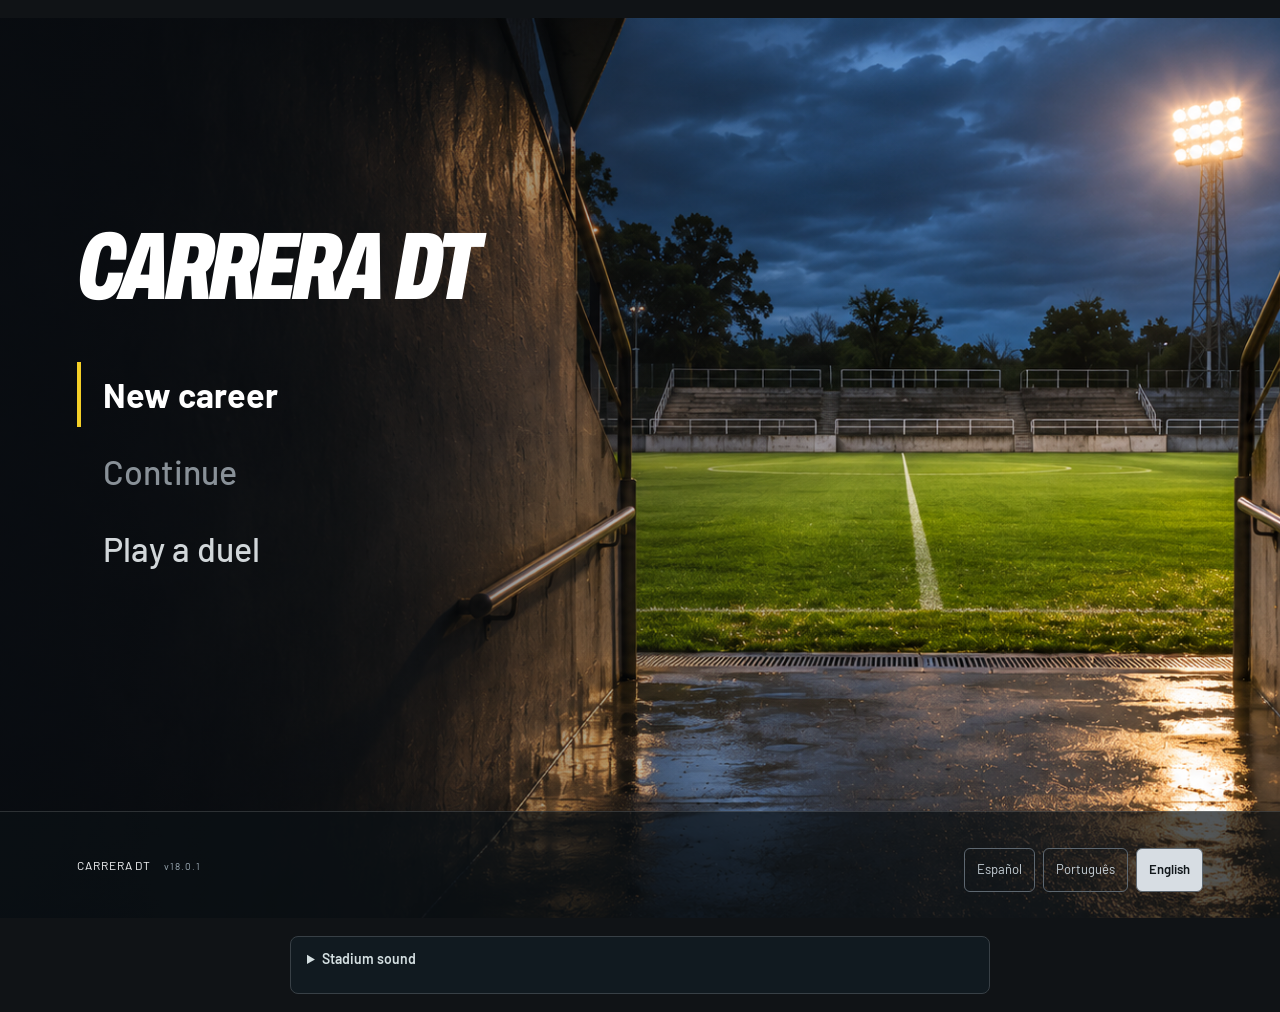
==== commit 178e9335: "v18.0.1: recuperar escudos 2D y corregir festejo tactico" ====
--- a/index.html
+++ b/index.html
@@ -16,14 +16,14 @@
 <link rel="preconnect" href="https://fonts.gstatic.com" crossorigin>
 <link href="https://fonts.googleapis.com/css2?family=Archivo:wdth,wght@62..125,600..900&family=Barlow+Condensed:wght@600;700&family=Barlow:wght@400;500;600;700&display=swap" rel="stylesheet">
 
-  <link rel="stylesheet" href="css/estilos.css?v=18.0.0">
-  <link rel="stylesheet" href="css/direccion.css?v=18.0.0">
-  <link rel="stylesheet" href="css/interiores.css?v=18.0.0">
-  <link rel="stylesheet" href="css/cine.css?v=18.0.0">
-  <link rel="stylesheet" href="css/v14.css?v=18.0.0">
-  <link rel="stylesheet" href="css/edicion.css?v=18.0.0">
-  <link rel="stylesheet" href="css/atmosfera.css?v=18.0.0">
-  <link rel="stylesheet" href="css/v16.css?v=18.0.0">
+  <link rel="stylesheet" href="css/estilos.css?v=18.0.1">
+  <link rel="stylesheet" href="css/direccion.css?v=18.0.1">
+  <link rel="stylesheet" href="css/interiores.css?v=18.0.1">
+  <link rel="stylesheet" href="css/cine.css?v=18.0.1">
+  <link rel="stylesheet" href="css/v14.css?v=18.0.1">
+  <link rel="stylesheet" href="css/edicion.css?v=18.0.1">
+  <link rel="stylesheet" href="css/atmosfera.css?v=18.0.1">
+  <link rel="stylesheet" href="css/v16.css?v=18.0.1">
 </head>
 <body>
 <div id="app">
@@ -49,46 +49,46 @@
     <section id="s-banco"></section>
   </main>
 </div>
-  <script src="js/tactica.js?v=18.0.0"></script>
-  <script src="js/decisiones.js?v=18.0.0"></script>
-  <script src="js/datos.js?v=18.0.0"></script>
-  <script src="js/planteles.js?v=18.0.0"></script>
-  <script src="js/i18n/core.js?v=18.0.0"></script>
-  <script src="js/i18n/textos.js?v=18.0.0"></script>
-  <script src="js/i18n/datos-i18n.js?v=18.0.0"></script>
-  <script src="js/i18n/pool-pt.js?v=18.0.0"></script>
-  <script src="js/i18n/pool-en.js?v=18.0.0"></script>
-  <script src="js/i18n/pool-extra.js?v=18.0.0"></script>
-  <script src="js/i18n/aplicar.js?v=18.0.0"></script>
-  <script src="js/nucleo.js?v=18.0.0"></script>
-  <script src="js/cancha.js?v=18.0.0"></script>
-  <script src="js/ui.js?v=18.0.0"></script>
-  <script src="js/club.js?v=18.0.0"></script>
-  <script src="js/momentos.js?v=18.0.0"></script>
-  <script src="js/zonas.js?v=18.0.0"></script>
-  <script src="js/temporada.js?v=18.0.0"></script>
-  <script src="js/seleccion.js?v=18.0.0"></script>
-  <script src="js/idea.js?v=18.0.0"></script>
-  <script src="js/vivo.js?v=18.0.0"></script>
-  <script src="js/vestuario.js?v=18.0.0"></script>
-  <script src="js/juego.js?v=18.0.0"></script>
-  <script src="js/ciclo.js?v=18.0.0"></script>
-  <script src="js/comunicacion.js?v=18.0.0"></script>
-  <script src="js/direccion.js?v=18.0.0"></script>
-  <script src="js/interiores.js?v=18.0.0"></script>
-  <script src="js/cine.js?v=18.0.0"></script>
-  <script src="js/recorrido.js?v=18.0.0"></script>
-  <script src="js/charlas.js?v=18.0.0"></script>
-  <script src="js/oficio.js?v=18.0.0"></script>
-  <script src="js/ajustes.js?v=18.0.0"></script>
-  <script src="js/v14.js?v=18.0.0"></script>
-  <script src="js/v14b.js?v=18.0.0"></script>
-  <script src="js/edicion.js?v=18.0.0"></script>
-  <script src="js/atmosfera.js?v=18.0.0"></script>
-  <script src="js/sonido.js?v=18.0.0"></script>
-  <script src="js/v16.js?v=18.0.0"></script>
-  <script src="js/v17.js?v=18.0.0"></script>
-  <script src="js/v18.js?v=18.0.0"></script>
+  <script src="js/tactica.js?v=18.0.1"></script>
+  <script src="js/decisiones.js?v=18.0.1"></script>
+  <script src="js/datos.js?v=18.0.1"></script>
+  <script src="js/planteles.js?v=18.0.1"></script>
+  <script src="js/i18n/core.js?v=18.0.1"></script>
+  <script src="js/i18n/textos.js?v=18.0.1"></script>
+  <script src="js/i18n/datos-i18n.js?v=18.0.1"></script>
+  <script src="js/i18n/pool-pt.js?v=18.0.1"></script>
+  <script src="js/i18n/pool-en.js?v=18.0.1"></script>
+  <script src="js/i18n/pool-extra.js?v=18.0.1"></script>
+  <script src="js/i18n/aplicar.js?v=18.0.1"></script>
+  <script src="js/nucleo.js?v=18.0.1"></script>
+  <script src="js/cancha.js?v=18.0.1"></script>
+  <script src="js/ui.js?v=18.0.1"></script>
+  <script src="js/club.js?v=18.0.1"></script>
+  <script src="js/momentos.js?v=18.0.1"></script>
+  <script src="js/zonas.js?v=18.0.1"></script>
+  <script src="js/temporada.js?v=18.0.1"></script>
+  <script src="js/seleccion.js?v=18.0.1"></script>
+  <script src="js/idea.js?v=18.0.1"></script>
+  <script src="js/vivo.js?v=18.0.1"></script>
+  <script src="js/vestuario.js?v=18.0.1"></script>
+  <script src="js/juego.js?v=18.0.1"></script>
+  <script src="js/ciclo.js?v=18.0.1"></script>
+  <script src="js/comunicacion.js?v=18.0.1"></script>
+  <script src="js/direccion.js?v=18.0.1"></script>
+  <script src="js/interiores.js?v=18.0.1"></script>
+  <script src="js/cine.js?v=18.0.1"></script>
+  <script src="js/recorrido.js?v=18.0.1"></script>
+  <script src="js/charlas.js?v=18.0.1"></script>
+  <script src="js/oficio.js?v=18.0.1"></script>
+  <script src="js/ajustes.js?v=18.0.1"></script>
+  <script src="js/v14.js?v=18.0.1"></script>
+  <script src="js/v14b.js?v=18.0.1"></script>
+  <script src="js/edicion.js?v=18.0.1"></script>
+  <script src="js/atmosfera.js?v=18.0.1"></script>
+  <script src="js/sonido.js?v=18.0.1"></script>
+  <script src="js/v16.js?v=18.0.1"></script>
+  <script src="js/v17.js?v=18.0.1"></script>
+  <script src="js/v18.js?v=18.0.1"></script>
   <script>setIdioma(idiomaGuardado());portada();</script>
   <script>if('serviceWorker' in navigator) addEventListener('load',()=>navigator.serviceWorker.register('sw.js', {updateViaCache:'none'}).catch(()=>{}));</script>
 </body>
--- a/css/atmosfera.css
+++ b/css/atmosfera.css
@@ -26,27 +26,14 @@
 .cantera-prospecto{margin:14px 0 0;background:#101e1a;border-color:#416155}.cantera-prospecto summary{cursor:pointer;color:#c3ebcf}.cantera-prospecto .btn{margin-top:8px}
 
 /* v15.1: arquitectura reconocible y objetos en relieve sobre una interfaz editorial. */
-.escudo-volumen{display:inline-block;position:relative;perspective:650px;flex-shrink:0;vertical-align:middle;overflow:visible}
-.escudo-render img{display:block;width:100%;height:100%;object-fit:contain;transform:scale(1.16);filter:drop-shadow(0 7px 6px #0005)}
-.escena-insignia .escudo-render{animation:sello-render-entrada .85s cubic-bezier(.16,1,.3,1) both}
-@keyframes sello-render-entrada{from{opacity:0;translate:0 14px}to{opacity:1;translate:0 0}}
-@media(prefers-reduced-motion:reduce){.escena-insignia .escudo-render{animation:none}}
-.escudo-objeto{position:absolute;inset:0;display:block;transform-style:preserve-3d;transform:rotateX(9deg) rotateY(-18deg);transition:transform .65s cubic-bezier(.2,.7,.2,1);animation:insignia-entrada 1.1s cubic-bezier(.16,1,.3,1) both}
-.escudo-canto,.escudo-reflejo{position:absolute;inset:0;display:block;pointer-events:none;-webkit-mask:var(--sello) center/contain no-repeat;mask:var(--sello) center/contain no-repeat}
-.escudo-canto{background:linear-gradient(120deg,#f7e5b7,#78654a 34%,#d0b581 58%,#3a3835 85%)}
-.escudo-frente{position:absolute;inset:0;display:flex;align-items:center;justify-content:center;transform:translateZ(.5px);filter:drop-shadow(0 10px 9px #0008)}
-.escudo-frente img{display:block;width:100%;height:100%;object-fit:contain}
-.escudo-reflejo{transform:translateZ(1px);background:linear-gradient(125deg,#fff8 0%,#fff1 27%,transparent 39% 66%,#fff3 78%,transparent 90%);opacity:.5}
-.escena-insignia{position:absolute;right:7%;bottom:62px;width:170px;height:210px;display:grid;place-items:center;perspective:600px;pointer-events:none}
-.escena-insignia .escudo-volumen{z-index:1;filter:drop-shadow(0 20px 26px #0008)}
-.insignia-base{position:absolute;bottom:4px;width:160px;height:80px;border-radius:50%;background:radial-gradient(ellipse,#e6cf9628,transparent 60%),linear-gradient(130deg,#7d87854d,#101919cc);border:1px solid #dddece35;box-shadow:0 9px 0 #111818,0 12px 20px #0009;transform:rotateX(65deg)}
+.escena-insignia{position:absolute;right:6%;bottom:70px;display:grid;place-items:center;pointer-events:none}
 .escena-con-sello .escena-contenido{max-width:76%;padding-right:36px}
 .escena-con-sello::after{background:linear-gradient(0deg,#071015f5,#07101514 88%),linear-gradient(90deg,#07101560,transparent 75%)}
 .escena-con-sello::before{animation:lugar-entrada 2s ease-out both;transform-origin:60% 48%}
 .inicio-temporada.escena-con-sello{min-height:370px}.hito-temporada.escena-con-sello{min-height:450px}
 .inicio-temporada.escena-con-sello .escena-contenido{padding-top:140px}
 .banner-con-cancha .bc-escudo{perspective:600px;padding:6px 10px 10px 2px;overflow:visible}
-.previa-cancha .pv-vs{perspective:850px}.previa-cancha .pv-vs>.escudo-volumen:last-child .escudo-objeto{transform:rotateX(9deg) rotateY(18deg)}
+
 .panel-cantera{padding-top:0;overflow:hidden;border-top:0}.cantera-lugar{position:relative;isolation:isolate;min-height:230px;margin:0 -24px 22px;display:flex;align-items:flex-end;background:#192c25;overflow:hidden}
 .cantera-lugar::before{content:'';position:absolute;inset:0;z-index:-2;background:var(--escena) center 42%/cover no-repeat}
 .cantera-lugar::after{content:'';position:absolute;inset:0;z-index:-1;background:linear-gradient(0deg,#101e1af5,#101e1a44 72%,transparent)}
@@ -64,9 +51,7 @@
 .v14-jug-cancha .pel{transform:translateZ(14px);background:radial-gradient(circle at 32% 25%,white 15%,#e1e5df 42%,#535d59 85%);box-shadow:3px 7px 4px #0008,0 0 1px 1px #fff8}
 .v14-jug-cancha .arco{transform:translateZ(6px) rotateX(-55deg);transform-origin:center top;height:22px;box-shadow:0 4px 7px #0007}
 .v14-jugada.gol .arco{animation:red-volumen .6s ease-out}
-@keyframes insignia-entrada{from{opacity:0;transform:translateY(12px) rotateX(12deg) rotateY(-46deg)}to{opacity:1}}
 @keyframes lugar-entrada{from{transform:scale(1.045)}to{transform:scale(1)}}
 @keyframes red-volumen{0%,100%{transform:translateZ(6px) rotateX(-55deg)}35%{transform:translateZ(6px) rotateX(-38deg) scaleY(1.15)}}
-@media(hover:hover) and (pointer:fine){.escudo-volumen:hover .escudo-objeto,.banner-club:hover .escudo-objeto{transform:rotateX(3deg) rotateY(14deg)}.escena-con-sello:hover .escudo-objeto{transform:rotateX(4deg) rotateY(8deg)}}
-@media(max-width:700px){.escena-con-sello .escena-contenido{max-width:100%;padding-right:22px}.escena-insignia{top:24px;right:20px;bottom:auto;width:88px;height:110px}.escena-insignia .escudo-volumen{width:72px!important;height:82px!important}.escena-insignia .insignia-base{width:84px;height:40px;bottom:0}.inicio-temporada.escena-con-sello{min-height:370px}.hito-temporada.escena-con-sello{min-height:430px}.escena-con-sello .escena-contenido{padding-top:155px}.cantera-lugar{min-height:230px}.v14-jugada .v14-jug-cancha{margin-block:8px 16px}}
-@media(prefers-reduced-motion:reduce){.escudo-objeto,.escena-con-sello::before,.v14-jugada.gol .arco{animation:none}.escudo-objeto{transition:none;transform:rotateY(-12deg)}.escena-con-sello:hover .escudo-objeto,.escudo-volumen:hover .escudo-objeto,.banner-club:hover .escudo-objeto{transform:rotateY(-12deg)}.v14-jugada .v14-jug-cancha .pel{transition:none}}
+@media(max-width:700px){.escena-con-sello .escena-contenido{max-width:100%;padding-right:22px}.escena-insignia{top:22px;right:22px;bottom:auto}.escena-insignia .escudo,.escena-insignia img{width:58px!important;height:66px!important}.inicio-temporada.escena-con-sello{min-height:300px}.hito-temporada.escena-con-sello{min-height:380px}.escena-con-sello .escena-contenido{padding-top:104px}.cantera-lugar{min-height:230px}.v14-jugada .v14-jug-cancha{margin-block:8px 16px}}
+@media(prefers-reduced-motion:reduce){.escena-con-sello::before,.v14-jugada.gol .arco{animation:none}.v14-jugada .v14-jug-cancha .pel{transition:none}}
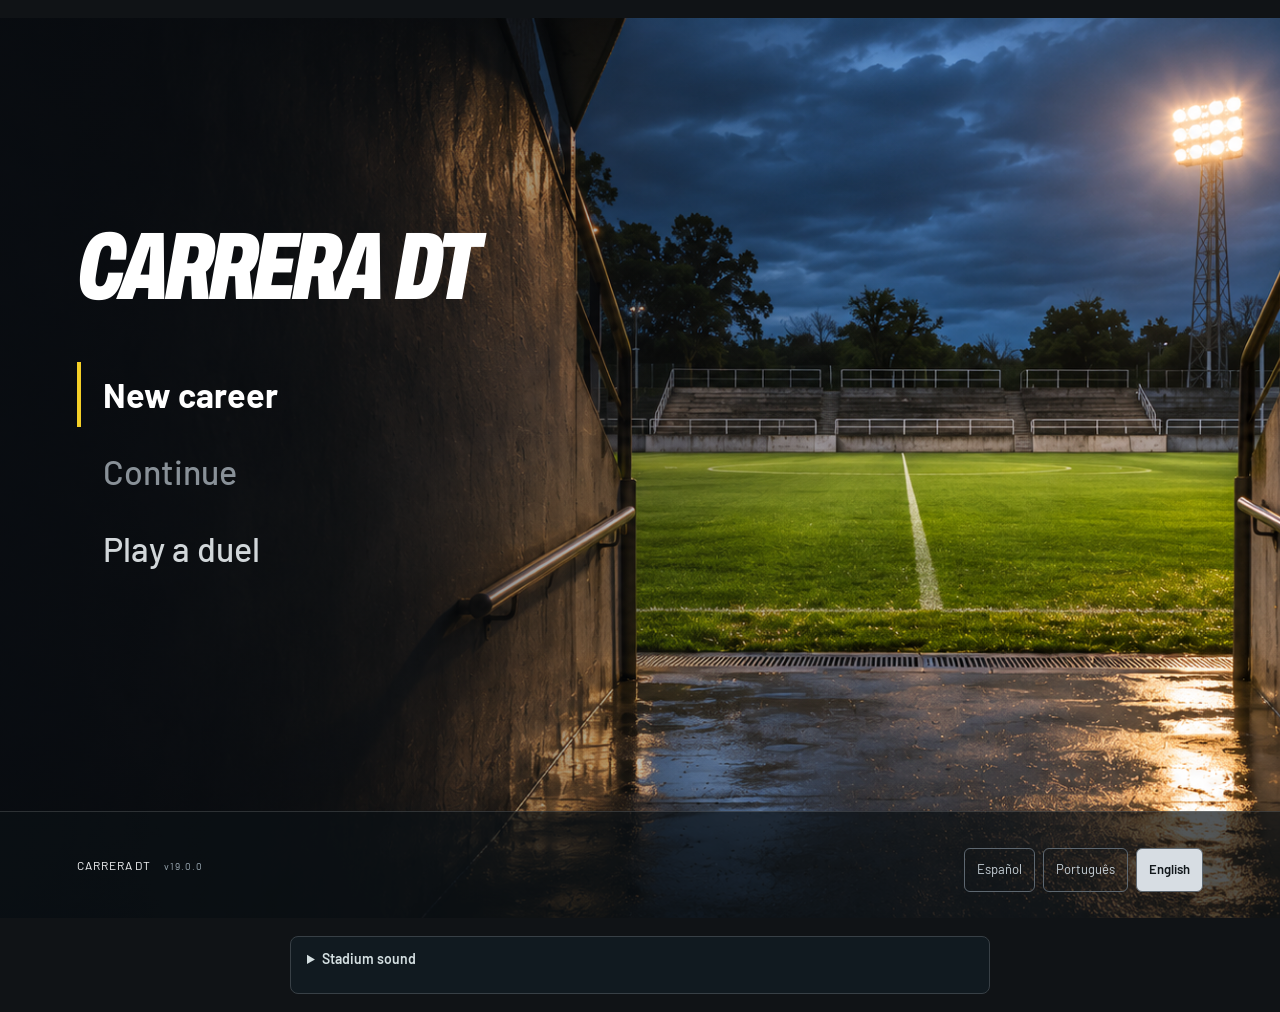
==== commit 8b215a9c: "v19: problemas en 11 contra 11 y vista previa de cada orden - La cancha siempre muestra los dos equi" ====
--- a/index.html
+++ b/index.html
@@ -16,14 +16,14 @@
 <link rel="preconnect" href="https://fonts.gstatic.com" crossorigin>
 <link href="https://fonts.googleapis.com/css2?family=Archivo:wdth,wght@62..125,600..900&family=Barlow+Condensed:wght@600;700&family=Barlow:wght@400;500;600;700&display=swap" rel="stylesheet">
 
-  <link rel="stylesheet" href="css/estilos.css?v=18.0.1">
-  <link rel="stylesheet" href="css/direccion.css?v=18.0.1">
-  <link rel="stylesheet" href="css/interiores.css?v=18.0.1">
-  <link rel="stylesheet" href="css/cine.css?v=18.0.1">
-  <link rel="stylesheet" href="css/v14.css?v=18.0.1">
-  <link rel="stylesheet" href="css/edicion.css?v=18.0.1">
-  <link rel="stylesheet" href="css/atmosfera.css?v=18.0.1">
-  <link rel="stylesheet" href="css/v16.css?v=18.0.1">
+  <link rel="stylesheet" href="css/estilos.css?v=19.0.0">
+  <link rel="stylesheet" href="css/direccion.css?v=19.0.0">
+  <link rel="stylesheet" href="css/interiores.css?v=19.0.0">
+  <link rel="stylesheet" href="css/cine.css?v=19.0.0">
+  <link rel="stylesheet" href="css/v14.css?v=19.0.0">
+  <link rel="stylesheet" href="css/edicion.css?v=19.0.0">
+  <link rel="stylesheet" href="css/atmosfera.css?v=19.0.0">
+  <link rel="stylesheet" href="css/v16.css?v=19.0.0">
 </head>
 <body>
 <div id="app">
@@ -49,46 +49,47 @@
     <section id="s-banco"></section>
   </main>
 </div>
-  <script src="js/tactica.js?v=18.0.1"></script>
-  <script src="js/decisiones.js?v=18.0.1"></script>
-  <script src="js/datos.js?v=18.0.1"></script>
-  <script src="js/planteles.js?v=18.0.1"></script>
-  <script src="js/i18n/core.js?v=18.0.1"></script>
-  <script src="js/i18n/textos.js?v=18.0.1"></script>
-  <script src="js/i18n/datos-i18n.js?v=18.0.1"></script>
-  <script src="js/i18n/pool-pt.js?v=18.0.1"></script>
-  <script src="js/i18n/pool-en.js?v=18.0.1"></script>
-  <script src="js/i18n/pool-extra.js?v=18.0.1"></script>
-  <script src="js/i18n/aplicar.js?v=18.0.1"></script>
-  <script src="js/nucleo.js?v=18.0.1"></script>
-  <script src="js/cancha.js?v=18.0.1"></script>
-  <script src="js/ui.js?v=18.0.1"></script>
-  <script src="js/club.js?v=18.0.1"></script>
-  <script src="js/momentos.js?v=18.0.1"></script>
-  <script src="js/zonas.js?v=18.0.1"></script>
-  <script src="js/temporada.js?v=18.0.1"></script>
-  <script src="js/seleccion.js?v=18.0.1"></script>
-  <script src="js/idea.js?v=18.0.1"></script>
-  <script src="js/vivo.js?v=18.0.1"></script>
-  <script src="js/vestuario.js?v=18.0.1"></script>
-  <script src="js/juego.js?v=18.0.1"></script>
-  <script src="js/ciclo.js?v=18.0.1"></script>
-  <script src="js/comunicacion.js?v=18.0.1"></script>
-  <script src="js/direccion.js?v=18.0.1"></script>
-  <script src="js/interiores.js?v=18.0.1"></script>
-  <script src="js/cine.js?v=18.0.1"></script>
-  <script src="js/recorrido.js?v=18.0.1"></script>
-  <script src="js/charlas.js?v=18.0.1"></script>
-  <script src="js/oficio.js?v=18.0.1"></script>
-  <script src="js/ajustes.js?v=18.0.1"></script>
-  <script src="js/v14.js?v=18.0.1"></script>
-  <script src="js/v14b.js?v=18.0.1"></script>
-  <script src="js/edicion.js?v=18.0.1"></script>
-  <script src="js/atmosfera.js?v=18.0.1"></script>
-  <script src="js/sonido.js?v=18.0.1"></script>
-  <script src="js/v16.js?v=18.0.1"></script>
-  <script src="js/v17.js?v=18.0.1"></script>
-  <script src="js/v18.js?v=18.0.1"></script>
+  <script src="js/tactica.js?v=19.0.0"></script>
+  <script src="js/decisiones.js?v=19.0.0"></script>
+  <script src="js/datos.js?v=19.0.0"></script>
+  <script src="js/planteles.js?v=19.0.0"></script>
+  <script src="js/i18n/core.js?v=19.0.0"></script>
+  <script src="js/i18n/textos.js?v=19.0.0"></script>
+  <script src="js/i18n/datos-i18n.js?v=19.0.0"></script>
+  <script src="js/i18n/pool-pt.js?v=19.0.0"></script>
+  <script src="js/i18n/pool-en.js?v=19.0.0"></script>
+  <script src="js/i18n/pool-extra.js?v=19.0.0"></script>
+  <script src="js/i18n/aplicar.js?v=19.0.0"></script>
+  <script src="js/nucleo.js?v=19.0.0"></script>
+  <script src="js/cancha.js?v=19.0.0"></script>
+  <script src="js/ui.js?v=19.0.0"></script>
+  <script src="js/club.js?v=19.0.0"></script>
+  <script src="js/momentos.js?v=19.0.0"></script>
+  <script src="js/zonas.js?v=19.0.0"></script>
+  <script src="js/temporada.js?v=19.0.0"></script>
+  <script src="js/seleccion.js?v=19.0.0"></script>
+  <script src="js/idea.js?v=19.0.0"></script>
+  <script src="js/vivo.js?v=19.0.0"></script>
+  <script src="js/vestuario.js?v=19.0.0"></script>
+  <script src="js/juego.js?v=19.0.0"></script>
+  <script src="js/ciclo.js?v=19.0.0"></script>
+  <script src="js/comunicacion.js?v=19.0.0"></script>
+  <script src="js/direccion.js?v=19.0.0"></script>
+  <script src="js/interiores.js?v=19.0.0"></script>
+  <script src="js/cine.js?v=19.0.0"></script>
+  <script src="js/recorrido.js?v=19.0.0"></script>
+  <script src="js/charlas.js?v=19.0.0"></script>
+  <script src="js/oficio.js?v=19.0.0"></script>
+  <script src="js/ajustes.js?v=19.0.0"></script>
+  <script src="js/v14.js?v=19.0.0"></script>
+  <script src="js/v14b.js?v=19.0.0"></script>
+  <script src="js/edicion.js?v=19.0.0"></script>
+  <script src="js/atmosfera.js?v=19.0.0"></script>
+  <script src="js/sonido.js?v=19.0.0"></script>
+  <script src="js/v16.js?v=19.0.0"></script>
+  <script src="js/v17.js?v=19.0.0"></script>
+  <script src="js/v18.js?v=19.0.0"></script>
+  <script src="js/v19.js?v=19.0.0"></script>
   <script>setIdioma(idiomaGuardado());portada();</script>
   <script>if('serviceWorker' in navigator) addEventListener('load',()=>navigator.serviceWorker.register('sw.js', {updateViaCache:'none'}).catch(()=>{}));</script>
 </body>
--- a/css/v16.css
+++ b/css/v16.css
@@ -47,3 +47,18 @@
 .v17-nums .ok b{color:var(--verde)}.v17-nums .mal b{color:#ff9a8a}.v17-nums .med b{color:var(--ambar)}
 .v17-arq{font-size:14px;margin:4px 0 10px}.v17-arq small{font:700 11px var(--cond);letter-spacing:.12em;color:var(--ambar);margin-right:6px}
 .v16-ops .card{align-items:flex-start}
+/* v19 — 11 contra 11 y vista previa de la orden */
+.v16-cancha.v19 .tk.ctx{width:20px;height:20px;margin:0 0 -10px -10px;opacity:.72;border-width:1px;box-shadow:none;z-index:0}
+.v16-cancha.v19 .tk.el.ctx{width:18px;height:18px;margin:0 0 -9px -9px}
+.v16-cancha.v19 .tk.mi:not(.ctx){box-shadow:0 0 0 2px #fff,0 2px 6px #000a}
+.v16-cancha.v19 .tk.el:not(.ctx){box-shadow:0 0 0 2px #111,0 2px 6px #000a}
+.v16-cancha.v19 .tk:not(.ctx){z-index:1}
+.v16-cancha.sin-trans .tk,.v16-cancha.sin-trans .pel{transition:none!important}
+.v19-estado{position:absolute;left:6px;top:6px;font:700 10px var(--cond);letter-spacing:.12em;text-transform:uppercase;background:#000a;color:#fff;padding:3px 7px;border-radius:3px;z-index:3}
+.v19-estado.on{background:var(--ambar);color:#111}
+.v19-leyenda{display:flex;flex-wrap:wrap;gap:4px 14px;align-items:center;font-size:12.5px;margin-top:8px;color:var(--tenue)}
+.v19-leyenda i{display:inline-block;width:11px;height:11px;border-radius:50%;border:1px solid #000;margin-right:5px;vertical-align:-1px}
+.v19-leyenda i.el{background:#e9e4d8}
+.v19-ayuda{font-size:13.5px;color:var(--tenue);margin:0 0 8px}
+.v16-ops .card.pre{border-color:var(--ambar);box-shadow:0 0 0 2px var(--ambar) inset}
+.v19-acc{margin-top:12px}
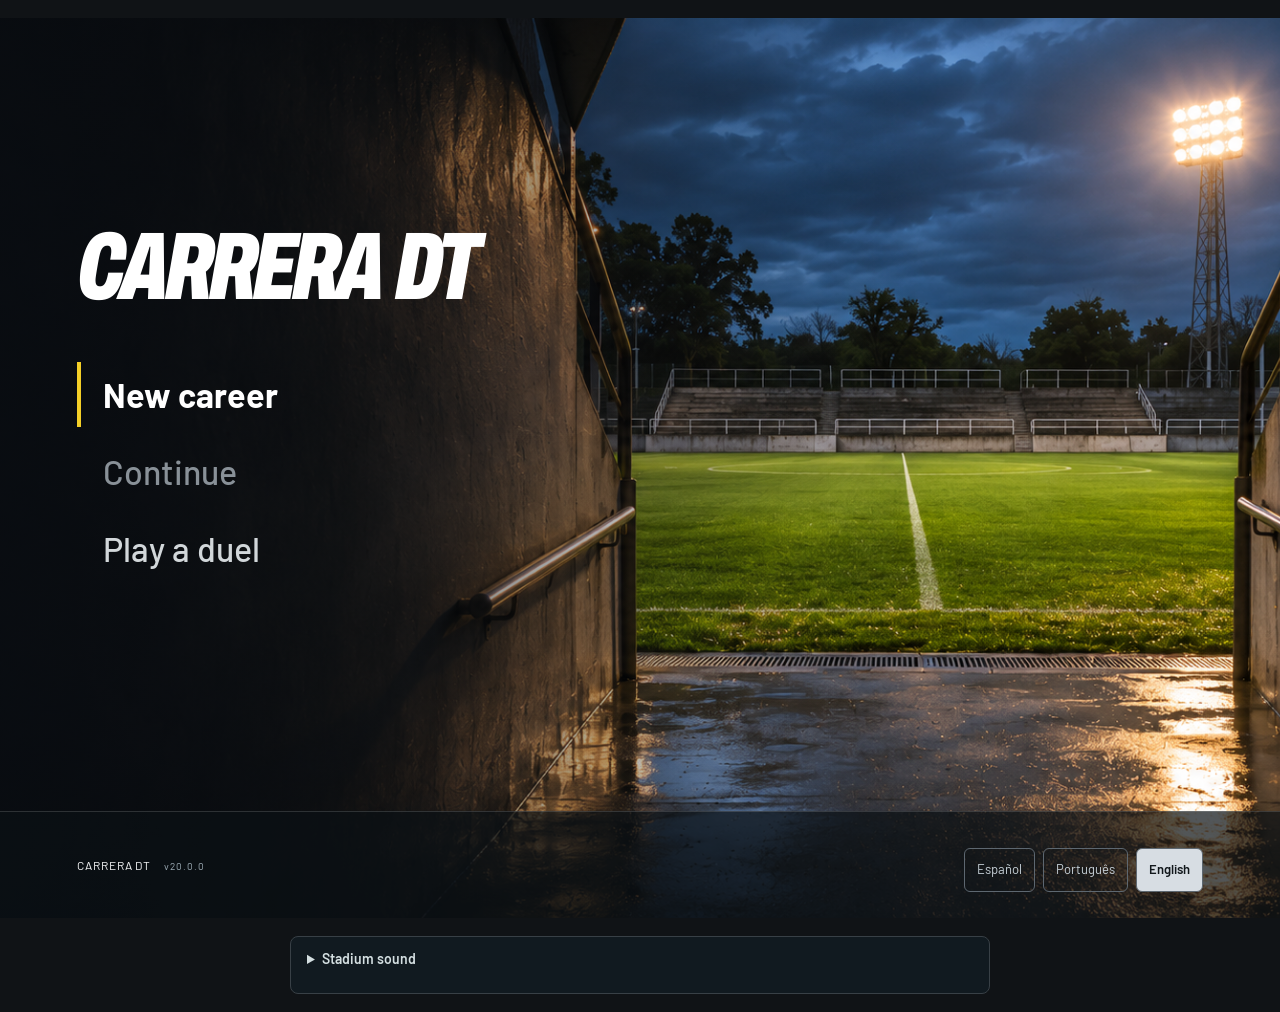
==== commit b37aea7f: "v20: dial de riesgo (postura) en la temporada - Cuatro posturas: segura, equilibrada, ambiciosa, tod" ====
--- a/index.html
+++ b/index.html
@@ -16,14 +16,14 @@
 <link rel="preconnect" href="https://fonts.gstatic.com" crossorigin>
 <link href="https://fonts.googleapis.com/css2?family=Archivo:wdth,wght@62..125,600..900&family=Barlow+Condensed:wght@600;700&family=Barlow:wght@400;500;600;700&display=swap" rel="stylesheet">
 
-  <link rel="stylesheet" href="css/estilos.css?v=19.0.0">
-  <link rel="stylesheet" href="css/direccion.css?v=19.0.0">
-  <link rel="stylesheet" href="css/interiores.css?v=19.0.0">
-  <link rel="stylesheet" href="css/cine.css?v=19.0.0">
-  <link rel="stylesheet" href="css/v14.css?v=19.0.0">
-  <link rel="stylesheet" href="css/edicion.css?v=19.0.0">
-  <link rel="stylesheet" href="css/atmosfera.css?v=19.0.0">
-  <link rel="stylesheet" href="css/v16.css?v=19.0.0">
+  <link rel="stylesheet" href="css/estilos.css?v=20.0.0">
+  <link rel="stylesheet" href="css/direccion.css?v=20.0.0">
+  <link rel="stylesheet" href="css/interiores.css?v=20.0.0">
+  <link rel="stylesheet" href="css/cine.css?v=20.0.0">
+  <link rel="stylesheet" href="css/v14.css?v=20.0.0">
+  <link rel="stylesheet" href="css/edicion.css?v=20.0.0">
+  <link rel="stylesheet" href="css/atmosfera.css?v=20.0.0">
+  <link rel="stylesheet" href="css/v16.css?v=20.0.0">
 </head>
 <body>
 <div id="app">
@@ -49,47 +49,48 @@
     <section id="s-banco"></section>
   </main>
 </div>
-  <script src="js/tactica.js?v=19.0.0"></script>
-  <script src="js/decisiones.js?v=19.0.0"></script>
-  <script src="js/datos.js?v=19.0.0"></script>
-  <script src="js/planteles.js?v=19.0.0"></script>
-  <script src="js/i18n/core.js?v=19.0.0"></script>
-  <script src="js/i18n/textos.js?v=19.0.0"></script>
-  <script src="js/i18n/datos-i18n.js?v=19.0.0"></script>
-  <script src="js/i18n/pool-pt.js?v=19.0.0"></script>
-  <script src="js/i18n/pool-en.js?v=19.0.0"></script>
-  <script src="js/i18n/pool-extra.js?v=19.0.0"></script>
-  <script src="js/i18n/aplicar.js?v=19.0.0"></script>
-  <script src="js/nucleo.js?v=19.0.0"></script>
-  <script src="js/cancha.js?v=19.0.0"></script>
-  <script src="js/ui.js?v=19.0.0"></script>
-  <script src="js/club.js?v=19.0.0"></script>
-  <script src="js/momentos.js?v=19.0.0"></script>
-  <script src="js/zonas.js?v=19.0.0"></script>
-  <script src="js/temporada.js?v=19.0.0"></script>
-  <script src="js/seleccion.js?v=19.0.0"></script>
-  <script src="js/idea.js?v=19.0.0"></script>
-  <script src="js/vivo.js?v=19.0.0"></script>
-  <script src="js/vestuario.js?v=19.0.0"></script>
-  <script src="js/juego.js?v=19.0.0"></script>
-  <script src="js/ciclo.js?v=19.0.0"></script>
-  <script src="js/comunicacion.js?v=19.0.0"></script>
-  <script src="js/direccion.js?v=19.0.0"></script>
-  <script src="js/interiores.js?v=19.0.0"></script>
-  <script src="js/cine.js?v=19.0.0"></script>
-  <script src="js/recorrido.js?v=19.0.0"></script>
-  <script src="js/charlas.js?v=19.0.0"></script>
-  <script src="js/oficio.js?v=19.0.0"></script>
-  <script src="js/ajustes.js?v=19.0.0"></script>
-  <script src="js/v14.js?v=19.0.0"></script>
-  <script src="js/v14b.js?v=19.0.0"></script>
-  <script src="js/edicion.js?v=19.0.0"></script>
-  <script src="js/atmosfera.js?v=19.0.0"></script>
-  <script src="js/sonido.js?v=19.0.0"></script>
-  <script src="js/v16.js?v=19.0.0"></script>
-  <script src="js/v17.js?v=19.0.0"></script>
-  <script src="js/v18.js?v=19.0.0"></script>
-  <script src="js/v19.js?v=19.0.0"></script>
+  <script src="js/tactica.js?v=20.0.0"></script>
+  <script src="js/decisiones.js?v=20.0.0"></script>
+  <script src="js/datos.js?v=20.0.0"></script>
+  <script src="js/planteles.js?v=20.0.0"></script>
+  <script src="js/i18n/core.js?v=20.0.0"></script>
+  <script src="js/i18n/textos.js?v=20.0.0"></script>
+  <script src="js/i18n/datos-i18n.js?v=20.0.0"></script>
+  <script src="js/i18n/pool-pt.js?v=20.0.0"></script>
+  <script src="js/i18n/pool-en.js?v=20.0.0"></script>
+  <script src="js/i18n/pool-extra.js?v=20.0.0"></script>
+  <script src="js/i18n/aplicar.js?v=20.0.0"></script>
+  <script src="js/nucleo.js?v=20.0.0"></script>
+  <script src="js/cancha.js?v=20.0.0"></script>
+  <script src="js/ui.js?v=20.0.0"></script>
+  <script src="js/club.js?v=20.0.0"></script>
+  <script src="js/momentos.js?v=20.0.0"></script>
+  <script src="js/zonas.js?v=20.0.0"></script>
+  <script src="js/temporada.js?v=20.0.0"></script>
+  <script src="js/seleccion.js?v=20.0.0"></script>
+  <script src="js/idea.js?v=20.0.0"></script>
+  <script src="js/vivo.js?v=20.0.0"></script>
+  <script src="js/vestuario.js?v=20.0.0"></script>
+  <script src="js/juego.js?v=20.0.0"></script>
+  <script src="js/ciclo.js?v=20.0.0"></script>
+  <script src="js/comunicacion.js?v=20.0.0"></script>
+  <script src="js/direccion.js?v=20.0.0"></script>
+  <script src="js/interiores.js?v=20.0.0"></script>
+  <script src="js/cine.js?v=20.0.0"></script>
+  <script src="js/recorrido.js?v=20.0.0"></script>
+  <script src="js/charlas.js?v=20.0.0"></script>
+  <script src="js/oficio.js?v=20.0.0"></script>
+  <script src="js/ajustes.js?v=20.0.0"></script>
+  <script src="js/v14.js?v=20.0.0"></script>
+  <script src="js/v14b.js?v=20.0.0"></script>
+  <script src="js/edicion.js?v=20.0.0"></script>
+  <script src="js/atmosfera.js?v=20.0.0"></script>
+  <script src="js/sonido.js?v=20.0.0"></script>
+  <script src="js/v16.js?v=20.0.0"></script>
+  <script src="js/v17.js?v=20.0.0"></script>
+  <script src="js/v18.js?v=20.0.0"></script>
+  <script src="js/v19.js?v=20.0.0"></script>
+  <script src="js/v20.js?v=20.0.0"></script>
   <script>setIdioma(idiomaGuardado());portada();</script>
   <script>if('serviceWorker' in navigator) addEventListener('load',()=>navigator.serviceWorker.register('sw.js', {updateViaCache:'none'}).catch(()=>{}));</script>
 </body>
--- a/css/v16.css
+++ b/css/v16.css
@@ -62,3 +62,11 @@
 .v19-ayuda{font-size:13.5px;color:var(--tenue);margin:0 0 8px}
 .v16-ops .card.pre{border-color:var(--ambar);box-shadow:0 0 0 2px var(--ambar) inset}
 .v19-acc{margin-top:12px}
+/* v20 — dial de riesgo */
+.v20-postura{display:grid;grid-template-columns:minmax(0,1.1fr) auto minmax(0,1.2fr);gap:8px 16px;align-items:center;margin:10px 0;padding:10px 12px;border:1px solid #ffffff26;border-left:4px solid var(--ambar);border-radius:8px;background:#12171b}
+@media(max-width:860px){.v20-postura{grid-template-columns:1fr}}
+.v20-cab b{display:block;font:900 15px var(--disp);font-stretch:70%;text-transform:uppercase;letter-spacing:.04em}
+.v20-cab span{font-size:13px;color:var(--tenue)}
+.v20-pills{display:flex;flex-wrap:wrap;gap:4px}
+.v20-lec{font-size:13px;display:grid;gap:2px}.v20-lec b.ok{color:var(--verde)}.v20-lec b.mal{color:#ff9a8a}
+.v20-rv{color:var(--tenue)}.v20-rv b{color:var(--texto)}
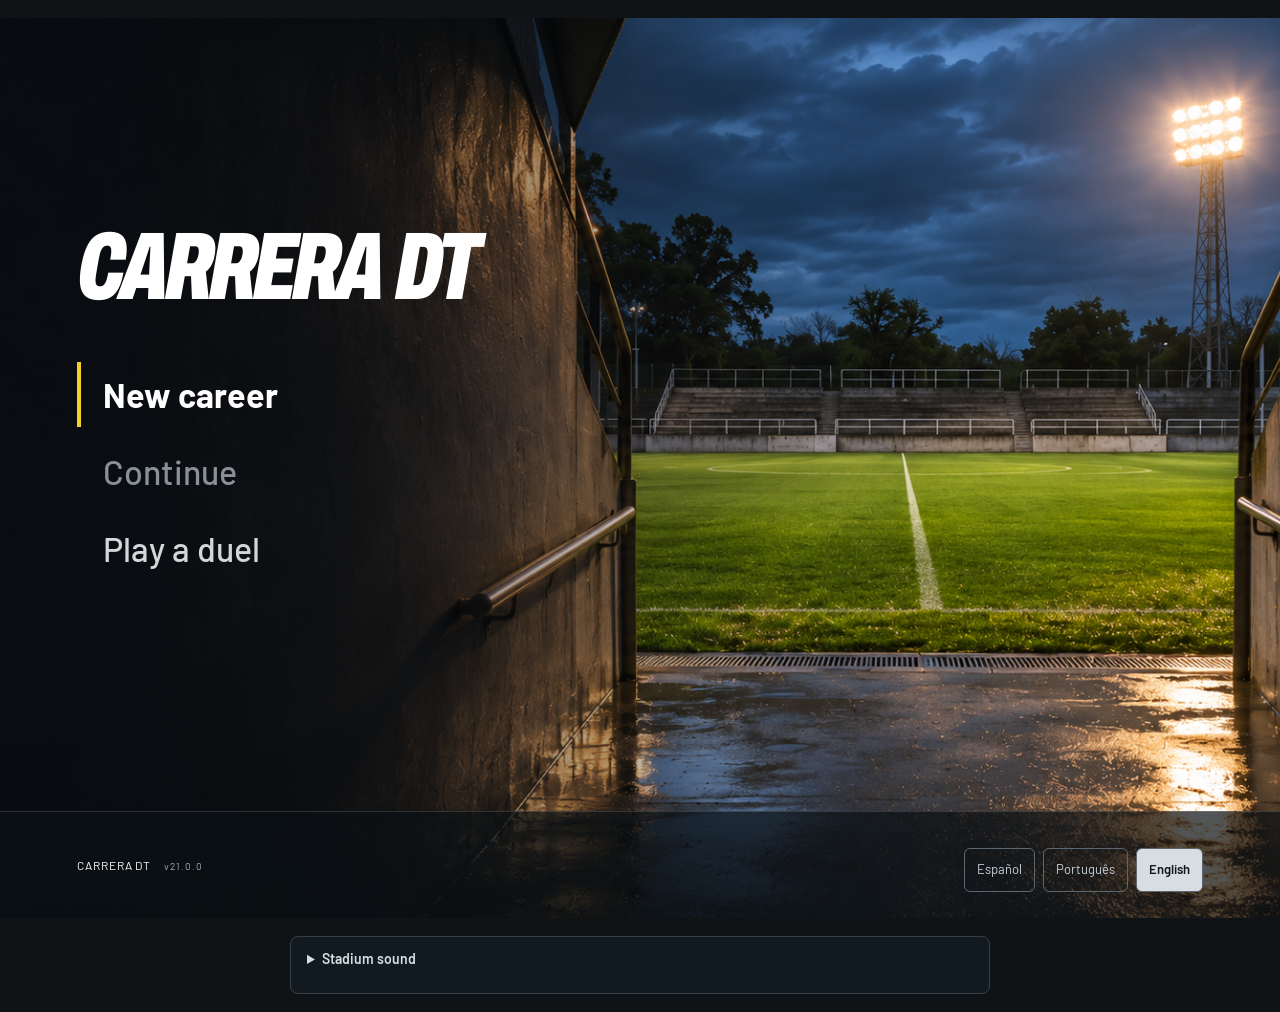
==== commit a6d28ce6: "v21: pretemporada corta y defensa organizada (16 arquetipos, 12 soluciones) - Primer año: sin mercad" ====
--- a/index.html
+++ b/index.html
@@ -16,14 +16,14 @@
 <link rel="preconnect" href="https://fonts.gstatic.com" crossorigin>
 <link href="https://fonts.googleapis.com/css2?family=Archivo:wdth,wght@62..125,600..900&family=Barlow+Condensed:wght@600;700&family=Barlow:wght@400;500;600;700&display=swap" rel="stylesheet">
 
-  <link rel="stylesheet" href="css/estilos.css?v=20.0.0">
-  <link rel="stylesheet" href="css/direccion.css?v=20.0.0">
-  <link rel="stylesheet" href="css/interiores.css?v=20.0.0">
-  <link rel="stylesheet" href="css/cine.css?v=20.0.0">
-  <link rel="stylesheet" href="css/v14.css?v=20.0.0">
-  <link rel="stylesheet" href="css/edicion.css?v=20.0.0">
-  <link rel="stylesheet" href="css/atmosfera.css?v=20.0.0">
-  <link rel="stylesheet" href="css/v16.css?v=20.0.0">
+  <link rel="stylesheet" href="css/estilos.css?v=21.0.0">
+  <link rel="stylesheet" href="css/direccion.css?v=21.0.0">
+  <link rel="stylesheet" href="css/interiores.css?v=21.0.0">
+  <link rel="stylesheet" href="css/cine.css?v=21.0.0">
+  <link rel="stylesheet" href="css/v14.css?v=21.0.0">
+  <link rel="stylesheet" href="css/edicion.css?v=21.0.0">
+  <link rel="stylesheet" href="css/atmosfera.css?v=21.0.0">
+  <link rel="stylesheet" href="css/v16.css?v=21.0.0">
 </head>
 <body>
 <div id="app">
@@ -49,48 +49,50 @@
     <section id="s-banco"></section>
   </main>
 </div>
-  <script src="js/tactica.js?v=20.0.0"></script>
-  <script src="js/decisiones.js?v=20.0.0"></script>
-  <script src="js/datos.js?v=20.0.0"></script>
-  <script src="js/planteles.js?v=20.0.0"></script>
-  <script src="js/i18n/core.js?v=20.0.0"></script>
-  <script src="js/i18n/textos.js?v=20.0.0"></script>
-  <script src="js/i18n/datos-i18n.js?v=20.0.0"></script>
-  <script src="js/i18n/pool-pt.js?v=20.0.0"></script>
-  <script src="js/i18n/pool-en.js?v=20.0.0"></script>
-  <script src="js/i18n/pool-extra.js?v=20.0.0"></script>
-  <script src="js/i18n/aplicar.js?v=20.0.0"></script>
-  <script src="js/nucleo.js?v=20.0.0"></script>
-  <script src="js/cancha.js?v=20.0.0"></script>
-  <script src="js/ui.js?v=20.0.0"></script>
-  <script src="js/club.js?v=20.0.0"></script>
-  <script src="js/momentos.js?v=20.0.0"></script>
-  <script src="js/zonas.js?v=20.0.0"></script>
-  <script src="js/temporada.js?v=20.0.0"></script>
-  <script src="js/seleccion.js?v=20.0.0"></script>
-  <script src="js/idea.js?v=20.0.0"></script>
-  <script src="js/vivo.js?v=20.0.0"></script>
-  <script src="js/vestuario.js?v=20.0.0"></script>
-  <script src="js/juego.js?v=20.0.0"></script>
-  <script src="js/ciclo.js?v=20.0.0"></script>
-  <script src="js/comunicacion.js?v=20.0.0"></script>
-  <script src="js/direccion.js?v=20.0.0"></script>
-  <script src="js/interiores.js?v=20.0.0"></script>
-  <script src="js/cine.js?v=20.0.0"></script>
-  <script src="js/recorrido.js?v=20.0.0"></script>
-  <script src="js/charlas.js?v=20.0.0"></script>
-  <script src="js/oficio.js?v=20.0.0"></script>
-  <script src="js/ajustes.js?v=20.0.0"></script>
-  <script src="js/v14.js?v=20.0.0"></script>
-  <script src="js/v14b.js?v=20.0.0"></script>
-  <script src="js/edicion.js?v=20.0.0"></script>
-  <script src="js/atmosfera.js?v=20.0.0"></script>
-  <script src="js/sonido.js?v=20.0.0"></script>
-  <script src="js/v16.js?v=20.0.0"></script>
-  <script src="js/v17.js?v=20.0.0"></script>
-  <script src="js/v18.js?v=20.0.0"></script>
-  <script src="js/v19.js?v=20.0.0"></script>
-  <script src="js/v20.js?v=20.0.0"></script>
+  <script src="js/tactica.js?v=21.0.0"></script>
+  <script src="js/decisiones.js?v=21.0.0"></script>
+  <script src="js/datos.js?v=21.0.0"></script>
+  <script src="js/planteles.js?v=21.0.0"></script>
+  <script src="js/i18n/core.js?v=21.0.0"></script>
+  <script src="js/i18n/textos.js?v=21.0.0"></script>
+  <script src="js/i18n/datos-i18n.js?v=21.0.0"></script>
+  <script src="js/i18n/pool-pt.js?v=21.0.0"></script>
+  <script src="js/i18n/pool-en.js?v=21.0.0"></script>
+  <script src="js/i18n/pool-extra.js?v=21.0.0"></script>
+  <script src="js/i18n/aplicar.js?v=21.0.0"></script>
+  <script src="js/nucleo.js?v=21.0.0"></script>
+  <script src="js/cancha.js?v=21.0.0"></script>
+  <script src="js/ui.js?v=21.0.0"></script>
+  <script src="js/club.js?v=21.0.0"></script>
+  <script src="js/momentos.js?v=21.0.0"></script>
+  <script src="js/zonas.js?v=21.0.0"></script>
+  <script src="js/temporada.js?v=21.0.0"></script>
+  <script src="js/seleccion.js?v=21.0.0"></script>
+  <script src="js/idea.js?v=21.0.0"></script>
+  <script src="js/vivo.js?v=21.0.0"></script>
+  <script src="js/vestuario.js?v=21.0.0"></script>
+  <script src="js/juego.js?v=21.0.0"></script>
+  <script src="js/ciclo.js?v=21.0.0"></script>
+  <script src="js/comunicacion.js?v=21.0.0"></script>
+  <script src="js/direccion.js?v=21.0.0"></script>
+  <script src="js/interiores.js?v=21.0.0"></script>
+  <script src="js/cine.js?v=21.0.0"></script>
+  <script src="js/recorrido.js?v=21.0.0"></script>
+  <script src="js/charlas.js?v=21.0.0"></script>
+  <script src="js/oficio.js?v=21.0.0"></script>
+  <script src="js/ajustes.js?v=21.0.0"></script>
+  <script src="js/v14.js?v=21.0.0"></script>
+  <script src="js/v14b.js?v=21.0.0"></script>
+  <script src="js/edicion.js?v=21.0.0"></script>
+  <script src="js/atmosfera.js?v=21.0.0"></script>
+  <script src="js/sonido.js?v=21.0.0"></script>
+  <script src="js/v16.js?v=21.0.0"></script>
+  <script src="js/v17.js?v=21.0.0"></script>
+  <script src="js/v18.js?v=21.0.0"></script>
+  <script src="js/v19.js?v=21.0.0"></script>
+  <script src="js/v20.js?v=21.0.0"></script>
+  <script src="js/v21.js?v=21.0.0"></script>
+  <script src="js/v21b.js?v=21.0.0"></script>
   <script>setIdioma(idiomaGuardado());portada();</script>
   <script>if('serviceWorker' in navigator) addEventListener('load',()=>navigator.serviceWorker.register('sw.js', {updateViaCache:'none'}).catch(()=>{}));</script>
 </body>
--- a/css/v16.css
+++ b/css/v16.css
@@ -70,3 +70,10 @@
 .v20-pills{display:flex;flex-wrap:wrap;gap:4px}
 .v20-lec{font-size:13px;display:grid;gap:2px}.v20-lec b.ok{color:var(--verde)}.v20-lec b.mal{color:#ff9a8a}
 .v20-rv{color:var(--tenue)}.v20-rv b{color:var(--texto)}
+/* v21 — pretemporada corta */
+.v21-franja{display:flex;align-items:center;gap:14px;padding:12px 14px;margin:0 0 12px;border:1px solid #ffffff26;border-left:5px solid var(--c1,var(--ambar));border-radius:8px;background:#12171b}
+.v21-franja div{min-width:0}.v21-franja b{display:block;font:900 20px var(--disp);font-stretch:70%;text-transform:uppercase}
+.v21-franja span{display:block;font-size:13px;color:var(--tenue)}.v21-franja i{display:block;font-size:13px;font-style:normal;margin-top:2px}
+.v21-pres{padding:10px 14px;margin:0 0 12px;border:1px solid #ffffff26;border-radius:8px;background:#12171b}
+.v21-pres b{display:block;font:700 12px var(--cond);letter-spacing:.1em;text-transform:uppercase;color:var(--tenue);margin-bottom:6px}
+.v21-nota{font-size:14px;margin:4px 0 10px;color:var(--ambar)}
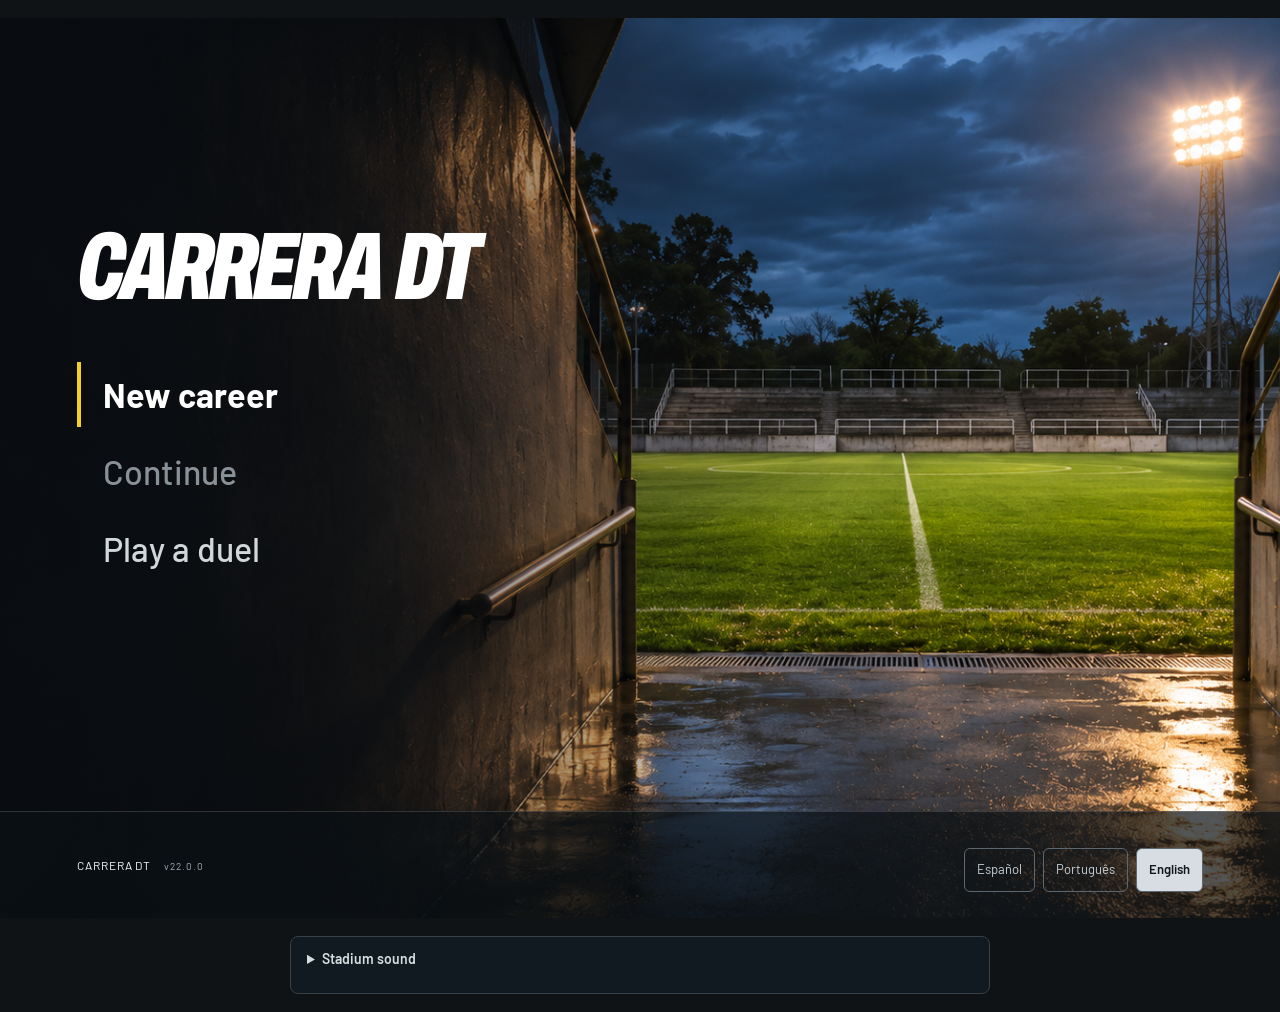
==== commit d50ea78a: "v22: el partido también pregunta cuando atacás (progresión 14 arquetipos, finalización 12) - js/v22." ====
--- a/index.html
+++ b/index.html
@@ -16,14 +16,14 @@
 <link rel="preconnect" href="https://fonts.gstatic.com" crossorigin>
 <link href="https://fonts.googleapis.com/css2?family=Archivo:wdth,wght@62..125,600..900&family=Barlow+Condensed:wght@600;700&family=Barlow:wght@400;500;600;700&display=swap" rel="stylesheet">
 
-  <link rel="stylesheet" href="css/estilos.css?v=21.0.0">
-  <link rel="stylesheet" href="css/direccion.css?v=21.0.0">
-  <link rel="stylesheet" href="css/interiores.css?v=21.0.0">
-  <link rel="stylesheet" href="css/cine.css?v=21.0.0">
-  <link rel="stylesheet" href="css/v14.css?v=21.0.0">
-  <link rel="stylesheet" href="css/edicion.css?v=21.0.0">
-  <link rel="stylesheet" href="css/atmosfera.css?v=21.0.0">
-  <link rel="stylesheet" href="css/v16.css?v=21.0.0">
+  <link rel="stylesheet" href="css/estilos.css?v=22.0.0">
+  <link rel="stylesheet" href="css/direccion.css?v=22.0.0">
+  <link rel="stylesheet" href="css/interiores.css?v=22.0.0">
+  <link rel="stylesheet" href="css/cine.css?v=22.0.0">
+  <link rel="stylesheet" href="css/v14.css?v=22.0.0">
+  <link rel="stylesheet" href="css/edicion.css?v=22.0.0">
+  <link rel="stylesheet" href="css/atmosfera.css?v=22.0.0">
+  <link rel="stylesheet" href="css/v16.css?v=22.0.0">
 </head>
 <body>
 <div id="app">
@@ -49,50 +49,51 @@
     <section id="s-banco"></section>
   </main>
 </div>
-  <script src="js/tactica.js?v=21.0.0"></script>
-  <script src="js/decisiones.js?v=21.0.0"></script>
-  <script src="js/datos.js?v=21.0.0"></script>
-  <script src="js/planteles.js?v=21.0.0"></script>
-  <script src="js/i18n/core.js?v=21.0.0"></script>
-  <script src="js/i18n/textos.js?v=21.0.0"></script>
-  <script src="js/i18n/datos-i18n.js?v=21.0.0"></script>
-  <script src="js/i18n/pool-pt.js?v=21.0.0"></script>
-  <script src="js/i18n/pool-en.js?v=21.0.0"></script>
-  <script src="js/i18n/pool-extra.js?v=21.0.0"></script>
-  <script src="js/i18n/aplicar.js?v=21.0.0"></script>
-  <script src="js/nucleo.js?v=21.0.0"></script>
-  <script src="js/cancha.js?v=21.0.0"></script>
-  <script src="js/ui.js?v=21.0.0"></script>
-  <script src="js/club.js?v=21.0.0"></script>
-  <script src="js/momentos.js?v=21.0.0"></script>
-  <script src="js/zonas.js?v=21.0.0"></script>
-  <script src="js/temporada.js?v=21.0.0"></script>
-  <script src="js/seleccion.js?v=21.0.0"></script>
-  <script src="js/idea.js?v=21.0.0"></script>
-  <script src="js/vivo.js?v=21.0.0"></script>
-  <script src="js/vestuario.js?v=21.0.0"></script>
-  <script src="js/juego.js?v=21.0.0"></script>
-  <script src="js/ciclo.js?v=21.0.0"></script>
-  <script src="js/comunicacion.js?v=21.0.0"></script>
-  <script src="js/direccion.js?v=21.0.0"></script>
-  <script src="js/interiores.js?v=21.0.0"></script>
-  <script src="js/cine.js?v=21.0.0"></script>
-  <script src="js/recorrido.js?v=21.0.0"></script>
-  <script src="js/charlas.js?v=21.0.0"></script>
-  <script src="js/oficio.js?v=21.0.0"></script>
-  <script src="js/ajustes.js?v=21.0.0"></script>
-  <script src="js/v14.js?v=21.0.0"></script>
-  <script src="js/v14b.js?v=21.0.0"></script>
-  <script src="js/edicion.js?v=21.0.0"></script>
-  <script src="js/atmosfera.js?v=21.0.0"></script>
-  <script src="js/sonido.js?v=21.0.0"></script>
-  <script src="js/v16.js?v=21.0.0"></script>
-  <script src="js/v17.js?v=21.0.0"></script>
-  <script src="js/v18.js?v=21.0.0"></script>
-  <script src="js/v19.js?v=21.0.0"></script>
-  <script src="js/v20.js?v=21.0.0"></script>
-  <script src="js/v21.js?v=21.0.0"></script>
-  <script src="js/v21b.js?v=21.0.0"></script>
+  <script src="js/tactica.js?v=22.0.0"></script>
+  <script src="js/decisiones.js?v=22.0.0"></script>
+  <script src="js/datos.js?v=22.0.0"></script>
+  <script src="js/planteles.js?v=22.0.0"></script>
+  <script src="js/i18n/core.js?v=22.0.0"></script>
+  <script src="js/i18n/textos.js?v=22.0.0"></script>
+  <script src="js/i18n/datos-i18n.js?v=22.0.0"></script>
+  <script src="js/i18n/pool-pt.js?v=22.0.0"></script>
+  <script src="js/i18n/pool-en.js?v=22.0.0"></script>
+  <script src="js/i18n/pool-extra.js?v=22.0.0"></script>
+  <script src="js/i18n/aplicar.js?v=22.0.0"></script>
+  <script src="js/nucleo.js?v=22.0.0"></script>
+  <script src="js/cancha.js?v=22.0.0"></script>
+  <script src="js/ui.js?v=22.0.0"></script>
+  <script src="js/club.js?v=22.0.0"></script>
+  <script src="js/momentos.js?v=22.0.0"></script>
+  <script src="js/zonas.js?v=22.0.0"></script>
+  <script src="js/temporada.js?v=22.0.0"></script>
+  <script src="js/seleccion.js?v=22.0.0"></script>
+  <script src="js/idea.js?v=22.0.0"></script>
+  <script src="js/vivo.js?v=22.0.0"></script>
+  <script src="js/vestuario.js?v=22.0.0"></script>
+  <script src="js/juego.js?v=22.0.0"></script>
+  <script src="js/ciclo.js?v=22.0.0"></script>
+  <script src="js/comunicacion.js?v=22.0.0"></script>
+  <script src="js/direccion.js?v=22.0.0"></script>
+  <script src="js/interiores.js?v=22.0.0"></script>
+  <script src="js/cine.js?v=22.0.0"></script>
+  <script src="js/recorrido.js?v=22.0.0"></script>
+  <script src="js/charlas.js?v=22.0.0"></script>
+  <script src="js/oficio.js?v=22.0.0"></script>
+  <script src="js/ajustes.js?v=22.0.0"></script>
+  <script src="js/v14.js?v=22.0.0"></script>
+  <script src="js/v14b.js?v=22.0.0"></script>
+  <script src="js/edicion.js?v=22.0.0"></script>
+  <script src="js/atmosfera.js?v=22.0.0"></script>
+  <script src="js/sonido.js?v=22.0.0"></script>
+  <script src="js/v16.js?v=22.0.0"></script>
+  <script src="js/v17.js?v=22.0.0"></script>
+  <script src="js/v18.js?v=22.0.0"></script>
+  <script src="js/v19.js?v=22.0.0"></script>
+  <script src="js/v20.js?v=22.0.0"></script>
+  <script src="js/v21.js?v=22.0.0"></script>
+  <script src="js/v21b.js?v=22.0.0"></script>
+  <script src="js/v22.js?v=22.0.0"></script>
   <script>setIdioma(idiomaGuardado());portada();</script>
   <script>if('serviceWorker' in navigator) addEventListener('load',()=>navigator.serviceWorker.register('sw.js', {updateViaCache:'none'}).catch(()=>{}));</script>
 </body>
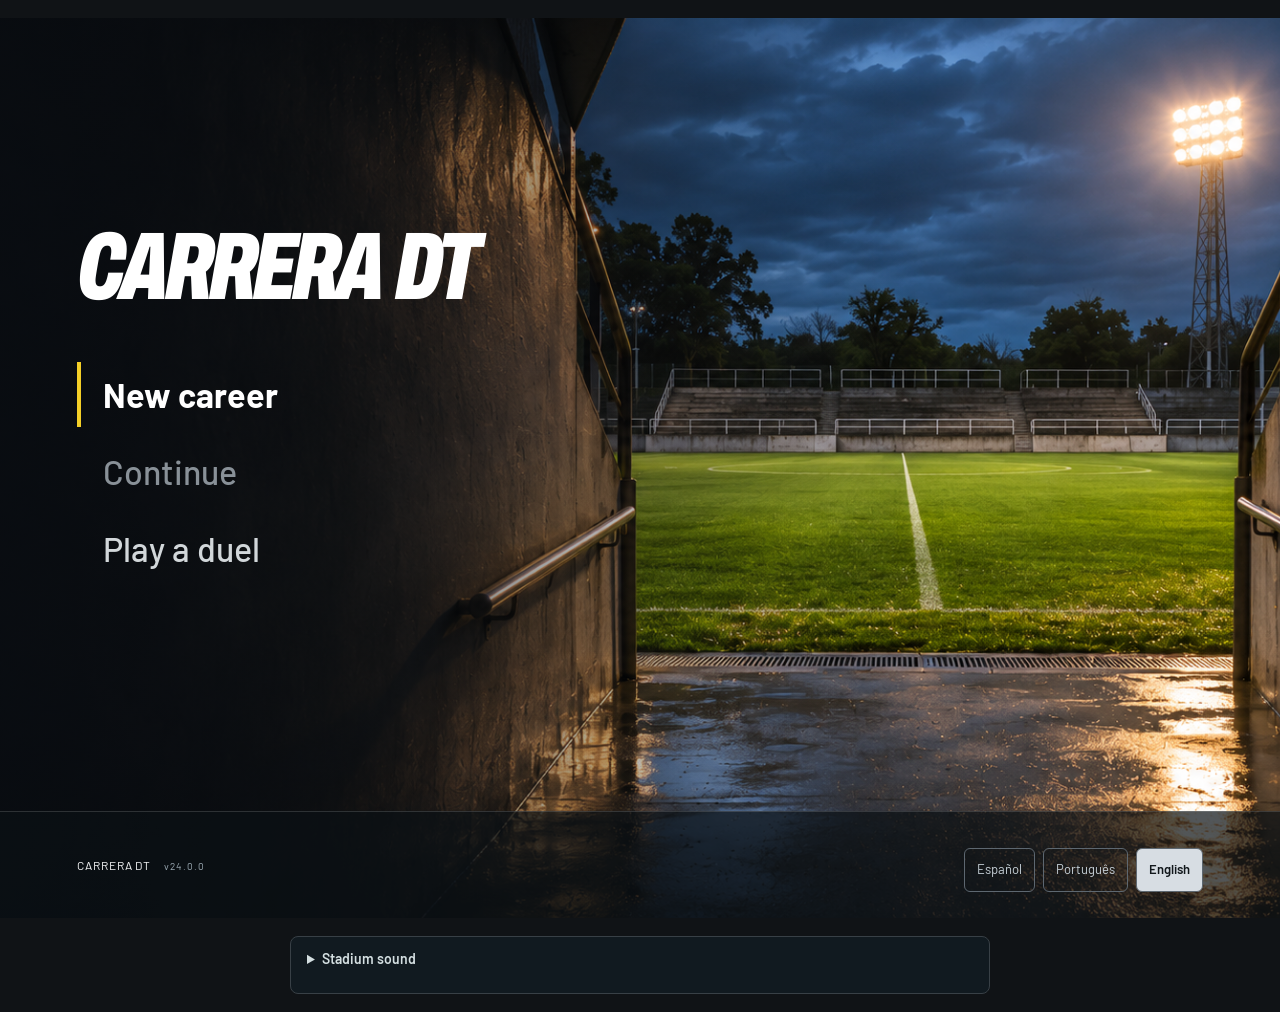
==== commit 76724433: "v24: los 110 problemas, el DT rival con escuela y el dial en el partido en vivo - js/v23.js: transic" ====
--- a/index.html
+++ b/index.html
@@ -16,14 +16,14 @@
 <link rel="preconnect" href="https://fonts.gstatic.com" crossorigin>
 <link href="https://fonts.googleapis.com/css2?family=Archivo:wdth,wght@62..125,600..900&family=Barlow+Condensed:wght@600;700&family=Barlow:wght@400;500;600;700&display=swap" rel="stylesheet">
 
-  <link rel="stylesheet" href="css/estilos.css?v=22.0.0">
-  <link rel="stylesheet" href="css/direccion.css?v=22.0.0">
-  <link rel="stylesheet" href="css/interiores.css?v=22.0.0">
-  <link rel="stylesheet" href="css/cine.css?v=22.0.0">
-  <link rel="stylesheet" href="css/v14.css?v=22.0.0">
-  <link rel="stylesheet" href="css/edicion.css?v=22.0.0">
-  <link rel="stylesheet" href="css/atmosfera.css?v=22.0.0">
-  <link rel="stylesheet" href="css/v16.css?v=22.0.0">
+  <link rel="stylesheet" href="css/estilos.css?v=24.0.0">
+  <link rel="stylesheet" href="css/direccion.css?v=24.0.0">
+  <link rel="stylesheet" href="css/interiores.css?v=24.0.0">
+  <link rel="stylesheet" href="css/cine.css?v=24.0.0">
+  <link rel="stylesheet" href="css/v14.css?v=24.0.0">
+  <link rel="stylesheet" href="css/edicion.css?v=24.0.0">
+  <link rel="stylesheet" href="css/atmosfera.css?v=24.0.0">
+  <link rel="stylesheet" href="css/v16.css?v=24.0.0">
 </head>
 <body>
 <div id="app">
@@ -49,51 +49,55 @@
     <section id="s-banco"></section>
   </main>
 </div>
-  <script src="js/tactica.js?v=22.0.0"></script>
-  <script src="js/decisiones.js?v=22.0.0"></script>
-  <script src="js/datos.js?v=22.0.0"></script>
-  <script src="js/planteles.js?v=22.0.0"></script>
-  <script src="js/i18n/core.js?v=22.0.0"></script>
-  <script src="js/i18n/textos.js?v=22.0.0"></script>
-  <script src="js/i18n/datos-i18n.js?v=22.0.0"></script>
-  <script src="js/i18n/pool-pt.js?v=22.0.0"></script>
-  <script src="js/i18n/pool-en.js?v=22.0.0"></script>
-  <script src="js/i18n/pool-extra.js?v=22.0.0"></script>
-  <script src="js/i18n/aplicar.js?v=22.0.0"></script>
-  <script src="js/nucleo.js?v=22.0.0"></script>
-  <script src="js/cancha.js?v=22.0.0"></script>
-  <script src="js/ui.js?v=22.0.0"></script>
-  <script src="js/club.js?v=22.0.0"></script>
-  <script src="js/momentos.js?v=22.0.0"></script>
-  <script src="js/zonas.js?v=22.0.0"></script>
-  <script src="js/temporada.js?v=22.0.0"></script>
-  <script src="js/seleccion.js?v=22.0.0"></script>
-  <script src="js/idea.js?v=22.0.0"></script>
-  <script src="js/vivo.js?v=22.0.0"></script>
-  <script src="js/vestuario.js?v=22.0.0"></script>
-  <script src="js/juego.js?v=22.0.0"></script>
-  <script src="js/ciclo.js?v=22.0.0"></script>
-  <script src="js/comunicacion.js?v=22.0.0"></script>
-  <script src="js/direccion.js?v=22.0.0"></script>
-  <script src="js/interiores.js?v=22.0.0"></script>
-  <script src="js/cine.js?v=22.0.0"></script>
-  <script src="js/recorrido.js?v=22.0.0"></script>
-  <script src="js/charlas.js?v=22.0.0"></script>
-  <script src="js/oficio.js?v=22.0.0"></script>
-  <script src="js/ajustes.js?v=22.0.0"></script>
-  <script src="js/v14.js?v=22.0.0"></script>
-  <script src="js/v14b.js?v=22.0.0"></script>
-  <script src="js/edicion.js?v=22.0.0"></script>
-  <script src="js/atmosfera.js?v=22.0.0"></script>
-  <script src="js/sonido.js?v=22.0.0"></script>
-  <script src="js/v16.js?v=22.0.0"></script>
-  <script src="js/v17.js?v=22.0.0"></script>
-  <script src="js/v18.js?v=22.0.0"></script>
-  <script src="js/v19.js?v=22.0.0"></script>
-  <script src="js/v20.js?v=22.0.0"></script>
-  <script src="js/v21.js?v=22.0.0"></script>
-  <script src="js/v21b.js?v=22.0.0"></script>
-  <script src="js/v22.js?v=22.0.0"></script>
+  <script src="js/tactica.js?v=24.0.0"></script>
+  <script src="js/decisiones.js?v=24.0.0"></script>
+  <script src="js/datos.js?v=24.0.0"></script>
+  <script src="js/planteles.js?v=24.0.0"></script>
+  <script src="js/i18n/core.js?v=24.0.0"></script>
+  <script src="js/i18n/textos.js?v=24.0.0"></script>
+  <script src="js/i18n/datos-i18n.js?v=24.0.0"></script>
+  <script src="js/i18n/pool-pt.js?v=24.0.0"></script>
+  <script src="js/i18n/pool-en.js?v=24.0.0"></script>
+  <script src="js/i18n/pool-extra.js?v=24.0.0"></script>
+  <script src="js/i18n/aplicar.js?v=24.0.0"></script>
+  <script src="js/nucleo.js?v=24.0.0"></script>
+  <script src="js/cancha.js?v=24.0.0"></script>
+  <script src="js/ui.js?v=24.0.0"></script>
+  <script src="js/club.js?v=24.0.0"></script>
+  <script src="js/momentos.js?v=24.0.0"></script>
+  <script src="js/zonas.js?v=24.0.0"></script>
+  <script src="js/temporada.js?v=24.0.0"></script>
+  <script src="js/seleccion.js?v=24.0.0"></script>
+  <script src="js/idea.js?v=24.0.0"></script>
+  <script src="js/vivo.js?v=24.0.0"></script>
+  <script src="js/vestuario.js?v=24.0.0"></script>
+  <script src="js/juego.js?v=24.0.0"></script>
+  <script src="js/ciclo.js?v=24.0.0"></script>
+  <script src="js/comunicacion.js?v=24.0.0"></script>
+  <script src="js/direccion.js?v=24.0.0"></script>
+  <script src="js/interiores.js?v=24.0.0"></script>
+  <script src="js/cine.js?v=24.0.0"></script>
+  <script src="js/recorrido.js?v=24.0.0"></script>
+  <script src="js/charlas.js?v=24.0.0"></script>
+  <script src="js/oficio.js?v=24.0.0"></script>
+  <script src="js/ajustes.js?v=24.0.0"></script>
+  <script src="js/v14.js?v=24.0.0"></script>
+  <script src="js/v14b.js?v=24.0.0"></script>
+  <script src="js/edicion.js?v=24.0.0"></script>
+  <script src="js/atmosfera.js?v=24.0.0"></script>
+  <script src="js/sonido.js?v=24.0.0"></script>
+  <script src="js/v16.js?v=24.0.0"></script>
+  <script src="js/v17.js?v=24.0.0"></script>
+  <script src="js/v18.js?v=24.0.0"></script>
+  <script src="js/v19.js?v=24.0.0"></script>
+  <script src="js/v20.js?v=24.0.0"></script>
+  <script src="js/v21.js?v=24.0.0"></script>
+  <script src="js/v21b.js?v=24.0.0"></script>
+  <script src="js/v22.js?v=24.0.0"></script>
+  <script src="js/v23.js?v=24.0.0"></script>
+  <script src="js/v23b.js?v=24.0.0"></script>
+  <script src="js/v24.js?v=24.0.0"></script>
+  <script src="js/v24b.js?v=24.0.0"></script>
   <script>setIdioma(idiomaGuardado());portada();</script>
   <script>if('serviceWorker' in navigator) addEventListener('load',()=>navigator.serviceWorker.register('sw.js', {updateViaCache:'none'}).catch(()=>{}));</script>
 </body>
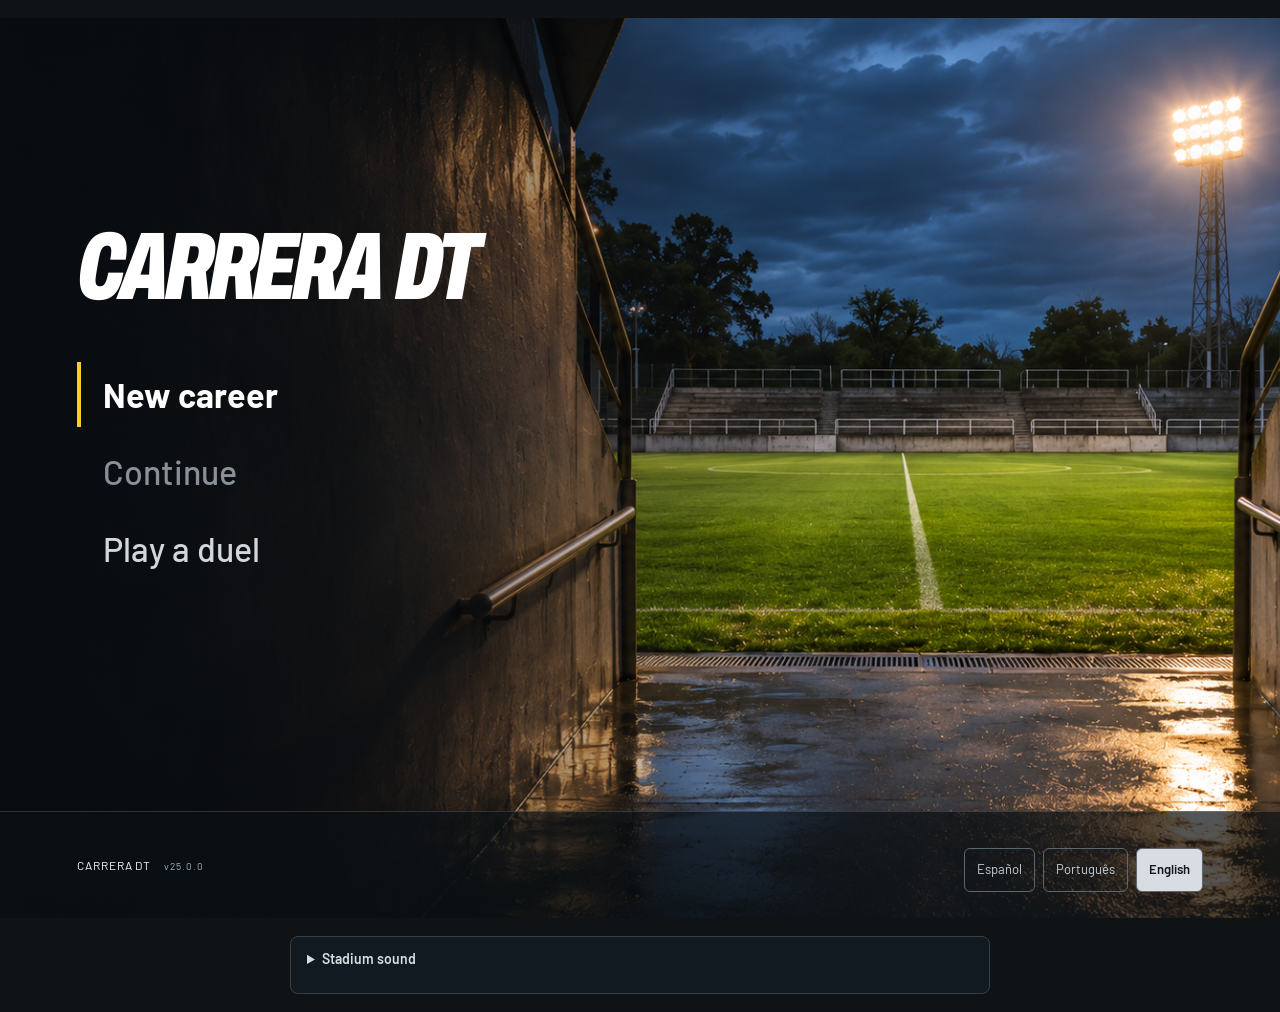
==== commit 150067c3: "v25: el mundo te responde (ideas de la comunidad de FC y FM) - Mercado de técnicos: cada pretemporad" ====
--- a/index.html
+++ b/index.html
@@ -16,14 +16,14 @@
 <link rel="preconnect" href="https://fonts.gstatic.com" crossorigin>
 <link href="https://fonts.googleapis.com/css2?family=Archivo:wdth,wght@62..125,600..900&family=Barlow+Condensed:wght@600;700&family=Barlow:wght@400;500;600;700&display=swap" rel="stylesheet">
 
-  <link rel="stylesheet" href="css/estilos.css?v=24.0.0">
-  <link rel="stylesheet" href="css/direccion.css?v=24.0.0">
-  <link rel="stylesheet" href="css/interiores.css?v=24.0.0">
-  <link rel="stylesheet" href="css/cine.css?v=24.0.0">
-  <link rel="stylesheet" href="css/v14.css?v=24.0.0">
-  <link rel="stylesheet" href="css/edicion.css?v=24.0.0">
-  <link rel="stylesheet" href="css/atmosfera.css?v=24.0.0">
-  <link rel="stylesheet" href="css/v16.css?v=24.0.0">
+  <link rel="stylesheet" href="css/estilos.css?v=25.0.0">
+  <link rel="stylesheet" href="css/direccion.css?v=25.0.0">
+  <link rel="stylesheet" href="css/interiores.css?v=25.0.0">
+  <link rel="stylesheet" href="css/cine.css?v=25.0.0">
+  <link rel="stylesheet" href="css/v14.css?v=25.0.0">
+  <link rel="stylesheet" href="css/edicion.css?v=25.0.0">
+  <link rel="stylesheet" href="css/atmosfera.css?v=25.0.0">
+  <link rel="stylesheet" href="css/v16.css?v=25.0.0">
 </head>
 <body>
 <div id="app">
@@ -49,55 +49,56 @@
     <section id="s-banco"></section>
   </main>
 </div>
-  <script src="js/tactica.js?v=24.0.0"></script>
-  <script src="js/decisiones.js?v=24.0.0"></script>
-  <script src="js/datos.js?v=24.0.0"></script>
-  <script src="js/planteles.js?v=24.0.0"></script>
-  <script src="js/i18n/core.js?v=24.0.0"></script>
-  <script src="js/i18n/textos.js?v=24.0.0"></script>
-  <script src="js/i18n/datos-i18n.js?v=24.0.0"></script>
-  <script src="js/i18n/pool-pt.js?v=24.0.0"></script>
-  <script src="js/i18n/pool-en.js?v=24.0.0"></script>
-  <script src="js/i18n/pool-extra.js?v=24.0.0"></script>
-  <script src="js/i18n/aplicar.js?v=24.0.0"></script>
-  <script src="js/nucleo.js?v=24.0.0"></script>
-  <script src="js/cancha.js?v=24.0.0"></script>
-  <script src="js/ui.js?v=24.0.0"></script>
-  <script src="js/club.js?v=24.0.0"></script>
-  <script src="js/momentos.js?v=24.0.0"></script>
-  <script src="js/zonas.js?v=24.0.0"></script>
-  <script src="js/temporada.js?v=24.0.0"></script>
-  <script src="js/seleccion.js?v=24.0.0"></script>
-  <script src="js/idea.js?v=24.0.0"></script>
-  <script src="js/vivo.js?v=24.0.0"></script>
-  <script src="js/vestuario.js?v=24.0.0"></script>
-  <script src="js/juego.js?v=24.0.0"></script>
-  <script src="js/ciclo.js?v=24.0.0"></script>
-  <script src="js/comunicacion.js?v=24.0.0"></script>
-  <script src="js/direccion.js?v=24.0.0"></script>
-  <script src="js/interiores.js?v=24.0.0"></script>
-  <script src="js/cine.js?v=24.0.0"></script>
-  <script src="js/recorrido.js?v=24.0.0"></script>
-  <script src="js/charlas.js?v=24.0.0"></script>
-  <script src="js/oficio.js?v=24.0.0"></script>
-  <script src="js/ajustes.js?v=24.0.0"></script>
-  <script src="js/v14.js?v=24.0.0"></script>
-  <script src="js/v14b.js?v=24.0.0"></script>
-  <script src="js/edicion.js?v=24.0.0"></script>
-  <script src="js/atmosfera.js?v=24.0.0"></script>
-  <script src="js/sonido.js?v=24.0.0"></script>
-  <script src="js/v16.js?v=24.0.0"></script>
-  <script src="js/v17.js?v=24.0.0"></script>
-  <script src="js/v18.js?v=24.0.0"></script>
-  <script src="js/v19.js?v=24.0.0"></script>
-  <script src="js/v20.js?v=24.0.0"></script>
-  <script src="js/v21.js?v=24.0.0"></script>
-  <script src="js/v21b.js?v=24.0.0"></script>
-  <script src="js/v22.js?v=24.0.0"></script>
-  <script src="js/v23.js?v=24.0.0"></script>
-  <script src="js/v23b.js?v=24.0.0"></script>
-  <script src="js/v24.js?v=24.0.0"></script>
-  <script src="js/v24b.js?v=24.0.0"></script>
+  <script src="js/tactica.js?v=25.0.0"></script>
+  <script src="js/decisiones.js?v=25.0.0"></script>
+  <script src="js/datos.js?v=25.0.0"></script>
+  <script src="js/planteles.js?v=25.0.0"></script>
+  <script src="js/i18n/core.js?v=25.0.0"></script>
+  <script src="js/i18n/textos.js?v=25.0.0"></script>
+  <script src="js/i18n/datos-i18n.js?v=25.0.0"></script>
+  <script src="js/i18n/pool-pt.js?v=25.0.0"></script>
+  <script src="js/i18n/pool-en.js?v=25.0.0"></script>
+  <script src="js/i18n/pool-extra.js?v=25.0.0"></script>
+  <script src="js/i18n/aplicar.js?v=25.0.0"></script>
+  <script src="js/nucleo.js?v=25.0.0"></script>
+  <script src="js/cancha.js?v=25.0.0"></script>
+  <script src="js/ui.js?v=25.0.0"></script>
+  <script src="js/club.js?v=25.0.0"></script>
+  <script src="js/momentos.js?v=25.0.0"></script>
+  <script src="js/zonas.js?v=25.0.0"></script>
+  <script src="js/temporada.js?v=25.0.0"></script>
+  <script src="js/seleccion.js?v=25.0.0"></script>
+  <script src="js/idea.js?v=25.0.0"></script>
+  <script src="js/vivo.js?v=25.0.0"></script>
+  <script src="js/vestuario.js?v=25.0.0"></script>
+  <script src="js/juego.js?v=25.0.0"></script>
+  <script src="js/ciclo.js?v=25.0.0"></script>
+  <script src="js/comunicacion.js?v=25.0.0"></script>
+  <script src="js/direccion.js?v=25.0.0"></script>
+  <script src="js/interiores.js?v=25.0.0"></script>
+  <script src="js/cine.js?v=25.0.0"></script>
+  <script src="js/recorrido.js?v=25.0.0"></script>
+  <script src="js/charlas.js?v=25.0.0"></script>
+  <script src="js/oficio.js?v=25.0.0"></script>
+  <script src="js/ajustes.js?v=25.0.0"></script>
+  <script src="js/v14.js?v=25.0.0"></script>
+  <script src="js/v14b.js?v=25.0.0"></script>
+  <script src="js/edicion.js?v=25.0.0"></script>
+  <script src="js/atmosfera.js?v=25.0.0"></script>
+  <script src="js/sonido.js?v=25.0.0"></script>
+  <script src="js/v16.js?v=25.0.0"></script>
+  <script src="js/v17.js?v=25.0.0"></script>
+  <script src="js/v18.js?v=25.0.0"></script>
+  <script src="js/v19.js?v=25.0.0"></script>
+  <script src="js/v20.js?v=25.0.0"></script>
+  <script src="js/v21.js?v=25.0.0"></script>
+  <script src="js/v21b.js?v=25.0.0"></script>
+  <script src="js/v22.js?v=25.0.0"></script>
+  <script src="js/v23.js?v=25.0.0"></script>
+  <script src="js/v23b.js?v=25.0.0"></script>
+  <script src="js/v24.js?v=25.0.0"></script>
+  <script src="js/v24b.js?v=25.0.0"></script>
+  <script src="js/v25.js?v=25.0.0"></script>
   <script>setIdioma(idiomaGuardado());portada();</script>
   <script>if('serviceWorker' in navigator) addEventListener('load',()=>navigator.serviceWorker.register('sw.js', {updateViaCache:'none'}).catch(()=>{}));</script>
 </body>
